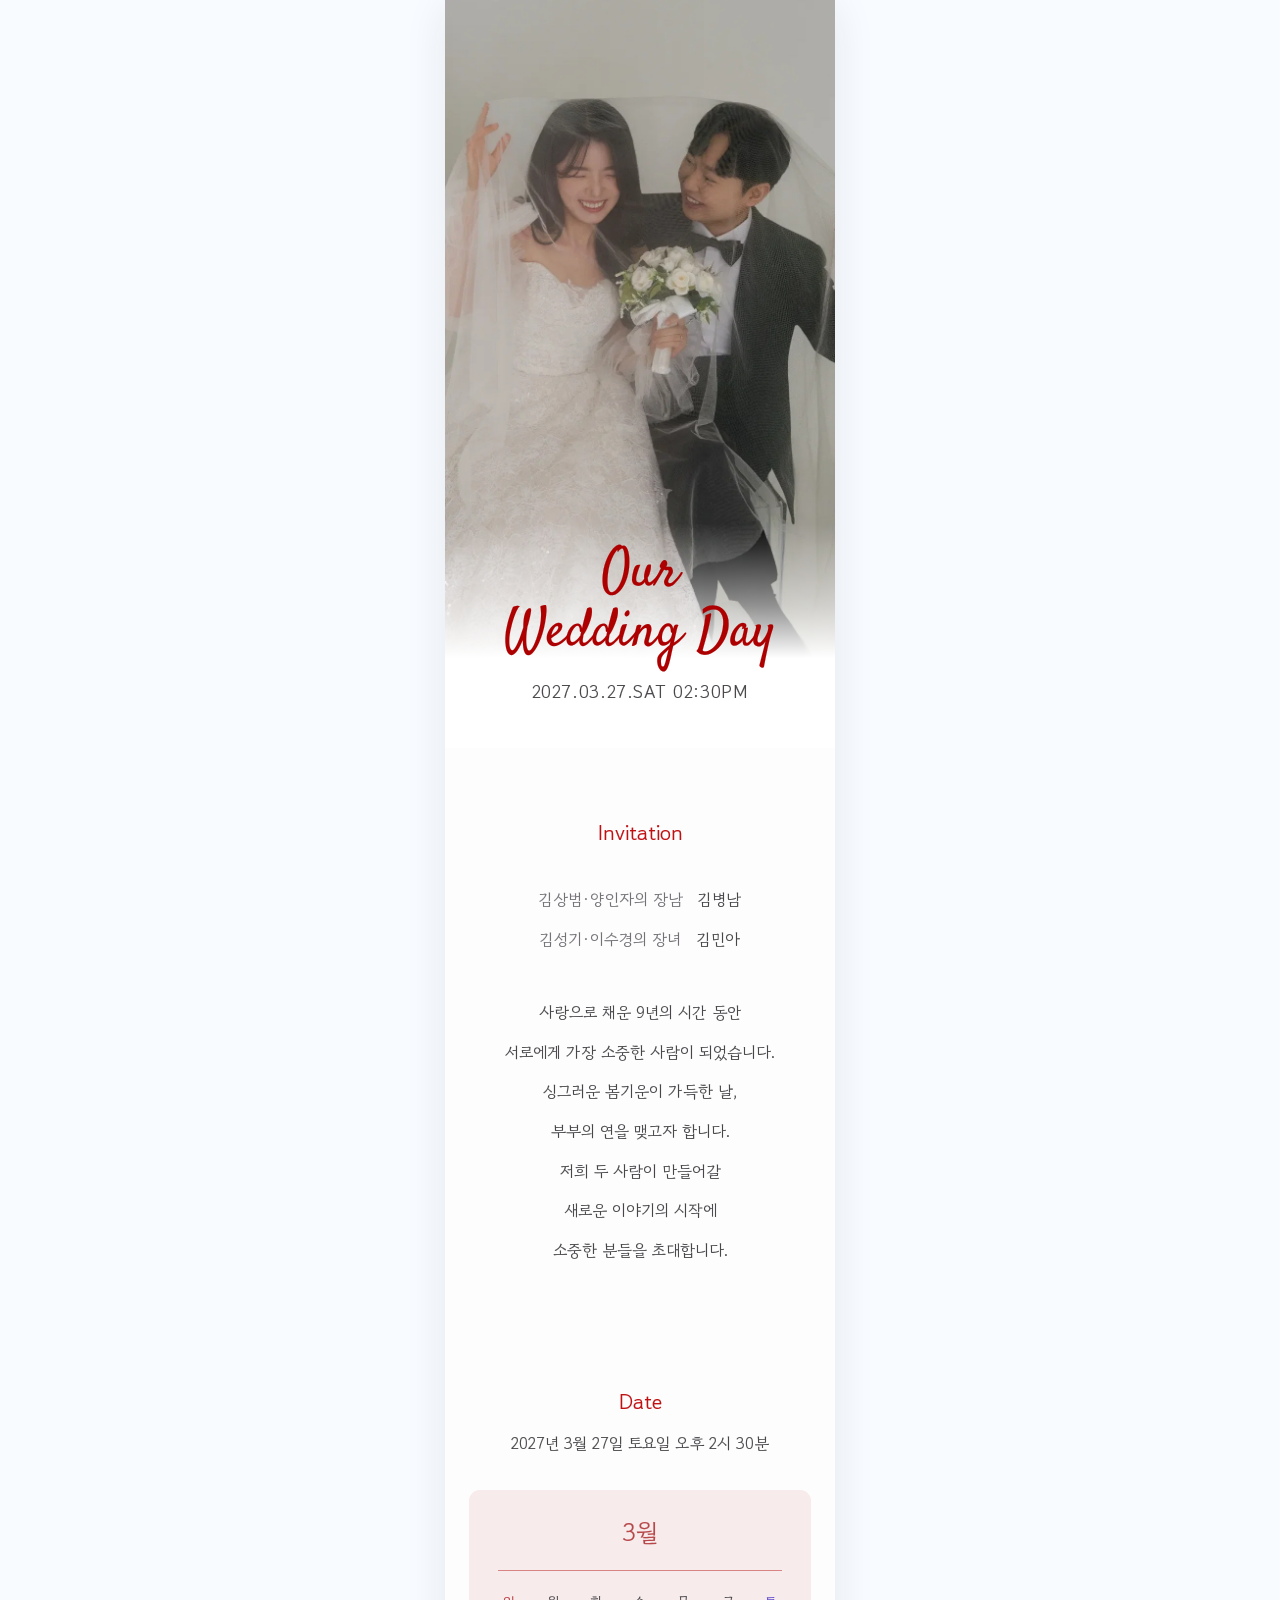
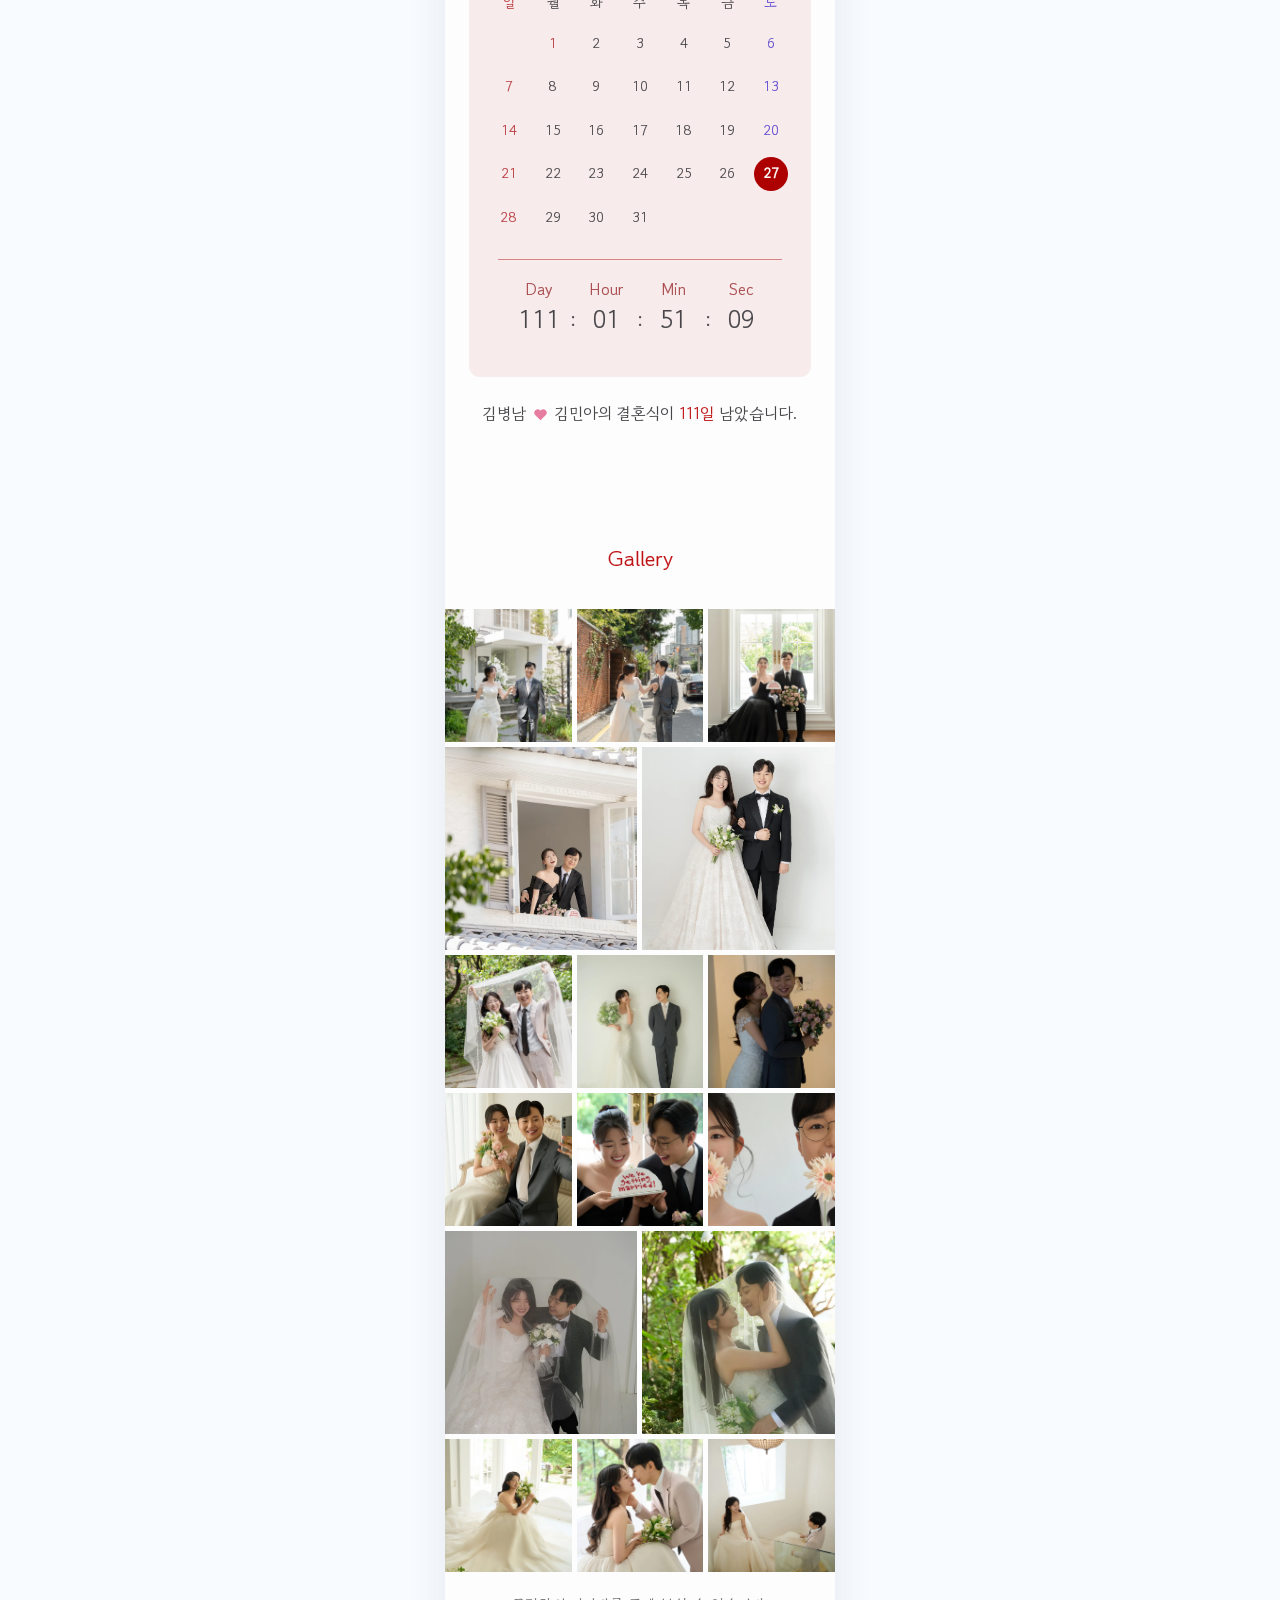
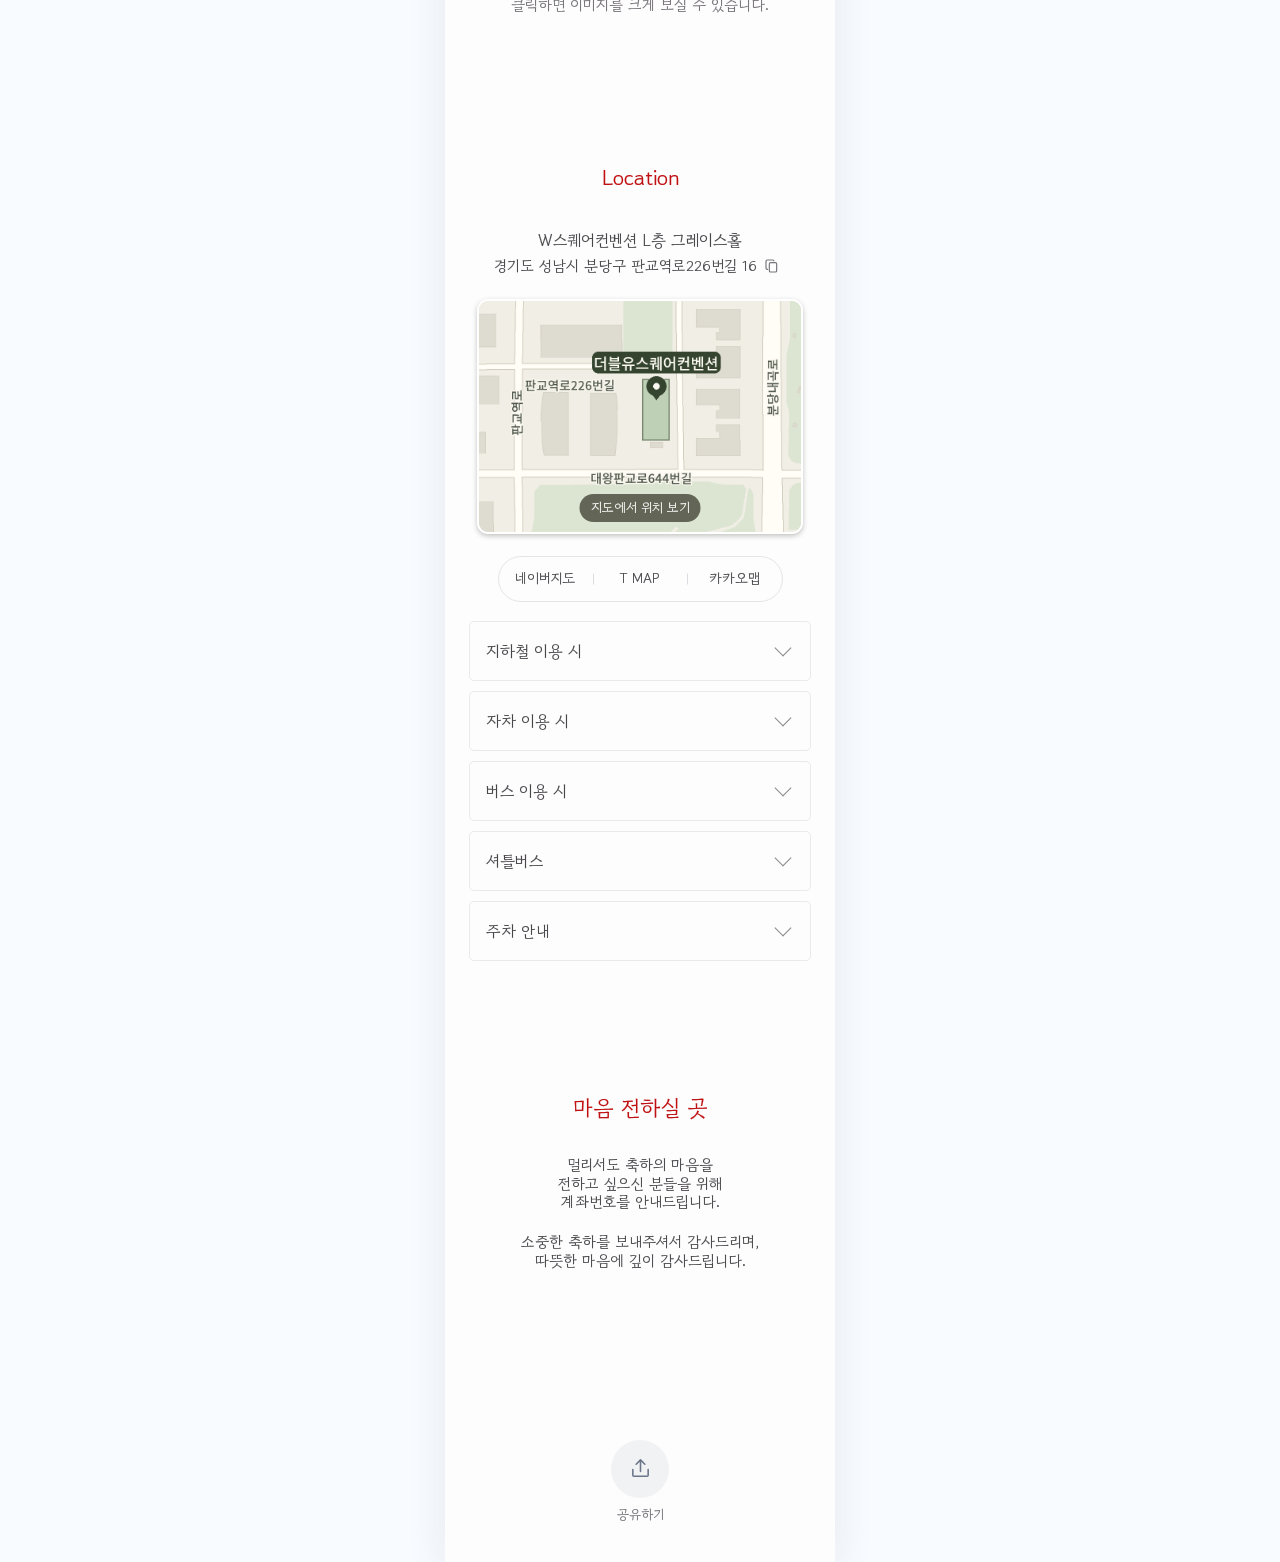
==== index.html @ 3eb3ecc6 "style: rebuild wedding invitation from reference" ====
<!doctype html>
<html lang="ko" style="--paper: #fdfdfd">
<head>
  <meta charset="utf-8">
  <meta name="viewport" content="width=device-width, initial-scale=1">
  <meta name="theme-color" content="#fdfdfd">
  <title>김병남 · 김민아 | 모바일 청첩장</title>
  <link rel="stylesheet" href="./vendor/leaflet/leaflet.css">
  <script src="./vendor/leaflet/leaflet.js" defer></script>
  <link rel="stylesheet" href="./styles.css">
  <script src="./invitation.js" defer></script>
</head>
<body>
  <main class="invitation">
    <header class="cover">
      <div class="portrait">
        <img src="./assets/cover.webp" alt="베일 아래에서 바라보며 웃는 신랑과 신부" fetchpriority="high">
      </div>
      <div class="cover-details">
        <h1 class="cover-title"><span class="visually-hidden">김병남 · 김민아 </span><span lang="en">Our<br>Wedding Day</span></h1>
        <p class="cover-date"><time datetime="2027-03-27T14:30">2027.03.27.SAT 02:30PM</time></p>
      </div>
    </header>

    <section class="section greeting" aria-labelledby="greeting-title">
      <h2 id="greeting-title" lang="en">Invitation</h2>
      <div class="family">
        <p>김상범·양인자의 장남 <strong>김병남</strong></p>
        <p>김성기·이수경의 장녀 <strong>김민아</strong></p>
      </div>
      <p class="greeting-message">사랑으로 채운 9년의 시간 동안<br>
        서로에게 가장 소중한 사람이 되었습니다.<br>
        싱그러운 봄기운이 가득한 날,<br>
        부부의 연을 맺고자 합니다.<br>
        저희 두 사람이 만들어갈<br>
        새로운 이야기의 시작에<br>
        소중한 분들을 초대합니다.</p>
    </section>

    <section class="section schedule" aria-labelledby="schedule-title">
      <h2 id="schedule-title" lang="en">Date</h2>
      <p class="event-date"><time datetime="2027-03-27T14:30">2027년 3월 27일 토요일 오후 2시 30분</time></p>
      <div class="calendar-card">
        <table class="calendar">
          <caption><span class="visually-hidden">2027년 </span>3월</caption>
          <thead>
            <tr>
              <th scope="col">일</th><th scope="col">월</th><th scope="col">화</th><th scope="col">수</th>
              <th scope="col">목</th><th scope="col">금</th><th scope="col">토</th>
            </tr>
          </thead>
          <tbody>
            <tr><td></td><td class="calendar-holiday">1</td><td>2</td><td>3</td><td>4</td><td>5</td><td>6</td></tr>
            <tr><td>7</td><td>8</td><td>9</td><td>10</td><td>11</td><td>12</td><td>13</td></tr>
            <tr><td>14</td><td>15</td><td>16</td><td>17</td><td>18</td><td>19</td><td>20</td></tr>
            <tr><td>21</td><td>22</td><td>23</td><td>24</td><td>25</td><td>26</td><td><span class="wedding-day">27</span><span class="visually-hidden"> 예식일</span></td></tr>
            <tr><td>28</td><td>29</td><td>30</td><td>31</td><td></td><td></td><td></td></tr>
          </tbody>
        </table>

        <dl class="countdown" data-event="2027-03-27T14:30" hidden>
          <div><dt lang="en">Day</dt><dd data-unit="days"></dd></div>
          <div><dt lang="en">Hour</dt><dd data-unit="hours"></dd></div>
          <div><dt lang="en">Min</dt><dd data-unit="minutes"></dd></div>
          <div><dt lang="en">Sec</dt><dd data-unit="seconds"></dd></div>
        </dl>
      </div>
      <p class="wedding-status" hidden>김병남 <svg class="heart" viewBox="0 0 24 24" aria-hidden="true"><path d="M12 21 3.8 13a5.4 5.4 0 0 1 7.6-7.7l.6.7.6-.7a5.4 5.4 0 0 1 7.6 7.7Z"/></svg> 김민아<span class="wedding-status-text"></span></p>
    </section>

    <section class="section gallery" aria-labelledby="gallery-title">
      <h2 id="gallery-title" lang="en">Gallery</h2>
      <div class="gallery-photos">
        <a class="gallery-photo" href="./assets/gallery/01.webp">
          <img src="./assets/gallery/01.webp" alt="웨딩 사진 1" loading="lazy">
        </a>
        <a class="gallery-photo" href="./assets/gallery/02.webp">
          <img src="./assets/gallery/02.webp" alt="웨딩 사진 2" loading="lazy">
        </a>
        <a class="gallery-photo" href="./assets/gallery/03.webp">
          <img src="./assets/gallery/03.webp" alt="웨딩 사진 3" loading="lazy">
        </a>
        <a class="gallery-photo gallery-photo--wide" href="./assets/gallery/04.webp">
          <img src="./assets/gallery/04.webp" alt="웨딩 사진 4" loading="lazy">
        </a>
        <a class="gallery-photo gallery-photo--wide" href="./assets/gallery/05.webp">
          <img src="./assets/gallery/05.webp" alt="웨딩 사진 5" loading="lazy">
        </a>
        <a class="gallery-photo" href="./assets/gallery/06.webp">
          <img src="./assets/gallery/06.webp" alt="웨딩 사진 6" loading="lazy">
        </a>
        <a class="gallery-photo" href="./assets/gallery/07.webp">
          <img src="./assets/gallery/07.webp" alt="웨딩 사진 7" loading="lazy">
        </a>
        <a class="gallery-photo" href="./assets/gallery/08.webp">
          <img src="./assets/gallery/08.webp" alt="웨딩 사진 8" loading="lazy">
        </a>
        <a class="gallery-photo" href="./assets/gallery/09.webp">
          <img src="./assets/gallery/09.webp" alt="웨딩 사진 9" loading="lazy">
        </a>
        <a class="gallery-photo" href="./assets/gallery/10.webp">
          <img src="./assets/gallery/10.webp" alt="웨딩 사진 10" loading="lazy">
        </a>
        <a class="gallery-photo" href="./assets/gallery/11.webp">
          <img src="./assets/gallery/11.webp" alt="웨딩 사진 11" loading="lazy">
        </a>
        <a class="gallery-photo gallery-photo--wide" href="./assets/gallery/12.webp">
          <img src="./assets/gallery/12.webp" alt="웨딩 사진 12" loading="lazy">
        </a>
        <a class="gallery-photo gallery-photo--wide" href="./assets/gallery/13.webp">
          <img src="./assets/gallery/13.webp" alt="웨딩 사진 13" loading="lazy">
        </a>
        <a class="gallery-photo" href="./assets/gallery/14.webp">
          <img src="./assets/gallery/14.webp" alt="웨딩 사진 14" loading="lazy">
        </a>
        <a class="gallery-photo" href="./assets/gallery/15.webp">
          <img src="./assets/gallery/15.webp" alt="웨딩 사진 15" loading="lazy">
        </a>
        <a class="gallery-photo" href="./assets/gallery/16.webp">
          <img src="./assets/gallery/16.webp" alt="웨딩 사진 16" loading="lazy">
        </a>
      </div>
      <p class="gallery-hint">클릭하면 이미지를 크게 보실 수 있습니다.</p>
      <dialog class="gallery-dialog" aria-label="웨딩 사진 크게 보기">
        <div class="gallery-dialog-content">
          <button class="gallery-close" type="button" aria-label="사진 닫기" autofocus></button>
          <div class="gallery-stage">
            <img class="gallery-full-photo" src="./assets/gallery/01.webp" alt="" hidden>
            <p class="gallery-message" role="status"></p>
          </div>
          <div class="gallery-controls">
            <button type="button" data-gallery-step="-1" aria-label="이전 사진"></button>
            <p class="gallery-position" role="status"></p>
            <button type="button" data-gallery-step="1" aria-label="다음 사진"></button>
          </div>
        </div>
      </dialog>
    </section>

    <section class="section location" aria-labelledby="location-title">
      <h2 id="location-title" lang="en">Location</h2>
      <p class="event-venue">W스퀘어컨벤션 L층 그레이스홀</p>
              <div class="address-line">
        <p class="venue-address">경기도 성남시 분당구 판교역로226번길 16</p>
        <button type="button" class="address-copy" aria-label="예식장 주소 복사" hidden><svg viewBox="0 0 24 24" fill="none" stroke="currentColor" stroke-width="1.75" aria-hidden="true"><rect x="8" y="7" width="11" height="14" rx="2"/><path d="M6 17H5a2 2 0 0 1-2-2V5a2 2 0 0 1 2-2h8a2 2 0 0 1 2 2"/></svg></button>
        <p class="address-status" role="status"></p>
      </div>
        <figure class="venue-map">
          <div class="venue-map-frame">
            <a class="venue-map-preview" href="https://map.kakao.com/link/map/W%EC%8A%A4%ED%80%98%EC%96%B4%EC%BB%A8%EB%B2%A4%EC%85%98,37.4006298,127.1114621">
              <img class="venue-map-image" src="./assets/venue-map.png" alt="W스퀘어컨벤션 위치와 주변 도로">
              <span class="venue-map-hint">지도에서 위치 보기</span>
            </a>
            <div class="venue-map-interactive" inert role="region"
              aria-label="W스퀘어컨벤션 지도" data-venue="W스퀘어컨벤션"
              data-latitude="37.4006298" data-longitude="127.1114621"></div>
            <span class="venue-map-hint venue-map-gesture" aria-hidden="true">지도를 눌러 움직일 수 있어요</span>
          </div>
          <figcaption><a href="https://www.openstreetmap.org/copyright">© OpenStreetMap contributors</a></figcaption>
        </figure>
        <div class="directions-actions">
          <a class="directions-link" href="https://map.naver.com/p/entry/place/36301790" data-naver-query="dlat=37.4006298&amp;dlng=127.1114621&amp;dname=W%EC%8A%A4%ED%80%98%EC%96%B4%EC%BB%A8%EB%B2%A4%EC%85%98">네이버지도</a>
          <a class="directions-link" href="https://tmap.life/0ffb7f67">T MAP</a>
          <a class="directions-link" href="https://map.kakao.com/link/to/W%EC%8A%A4%ED%80%98%EC%96%B4%EC%BB%A8%EB%B2%A4%EC%85%98,37.4006298,127.1114621">카카오맵</a>
        </div>
      <div class="transport">
        <details class="transport-details">
          <summary>지하철 이용 시</summary>
          <p class="transport-description"><a href="https://map.naver.com/p/entry/place/36301790">네이버지도에서 지하철 길찾기</a></p>
        </details>
        <details class="transport-details">
          <summary>자차 이용 시</summary>
          <p class="transport-description"><a href="https://map.naver.com/p/entry/place/36301790">네이버지도에서 자동차 길찾기</a></p>
        </details>
        <details class="transport-details">
          <summary>버스 이용 시</summary>
          <p class="transport-description"><a href="https://map.naver.com/p/entry/place/36301790">네이버지도에서 버스 길찾기</a></p>
        </details>
        <details class="transport-details"><summary>셔틀버스</summary>
          <p class="transport-description">판교역 1번 출구 앞
약 10분 간격 수시운행</p>

          <details class="shuttle-photo">
            <summary>탑승지 사진 보기</summary>
            <img src="./assets/shuttle-stop.jpg" alt="셔틀 탑승 장소" loading="lazy" decoding="async">
          </details>
                </details>
        <details class="transport-details"><summary>주차 안내</summary>
          <p class="transport-description">웨딩홀 2시간 무료주차
인근 주차타워(삼환하이펙스 B동) 무료주차(주차요원 안내 예정)</p>
        </details>
      </div>
    </section>

    <section class="section contacts" aria-labelledby="contacts-title">
      <details class="contact-disclosure">
        <summary id="contacts-title" class="contact-heading">마음 전하실 곳</summary>
        <div class="contact-panels">
        <details class="contact-details">
          <summary>신랑 측</summary>
          <div class="contact-card">
            <a class="contact-link" href="tel:01026995627">010-2699-5627</a>
            <p class="contact-account">토스뱅크 1000-1144-8182<br><span>예금주 김병남</span></p>
          </div>
        </details>
        <details class="contact-details">
          <summary>신부 측</summary>
          <div class="contact-card">
            <a class="contact-link" href="tel:01071317754">010-7131-7754</a>
            <p class="contact-account">신한은행 1000-1234-5678<br><span>예금주 김민아</span></p>
          </div>
        </details>
        </div>
      </details>
      <p class="contacts-message">멀리서도 축하의 마음을<br>전하고 싶으신 분들을 위해<br>계좌번호를 안내드립니다.</p>
      <p class="contacts-message">소중한 축하를 보내주셔서 감사드리며,<br>따뜻한 마음에 깊이 감사드립니다.</p>
    </section>

    <footer class="share" hidden>
      <button type="button" class="share-button">
        <span class="share-icon" aria-hidden="true">
          <svg viewBox="0 0 24 24" fill="none" stroke="currentColor" stroke-width="1.65" stroke-linecap="round" stroke-linejoin="round"><path d="M12 15V3m-4.5 4.5L12 3l4.5 4.5M4 13v6a1 1 0 0 0 1 1h14a1 1 0 0 0 1-1v-6"/></svg>
        </span>
        공유하기
      </button>
      <p class="share-status" role="status"></p>
      <label class="share-link" hidden>
        청첩장 주소
        <input type="text" readonly>
      </label>
    </footer>
  </main>
</body>
</html>
---- vendor/leaflet/leaflet.css ----
/* required styles */

.leaflet-pane,
.leaflet-tile,
.leaflet-marker-icon,
.leaflet-marker-shadow,
.leaflet-tile-container,
.leaflet-pane > svg,
.leaflet-pane > canvas,
.leaflet-zoom-box,
.leaflet-image-layer,
.leaflet-layer {
	position: absolute;
	left: 0;
	top: 0;
	}
.leaflet-container {
	overflow: hidden;
	}
.leaflet-tile,
.leaflet-marker-icon,
.leaflet-marker-shadow {
	-webkit-user-select: none;
	   -moz-user-select: none;
	        user-select: none;
	  -webkit-user-drag: none;
	}
/* Prevents IE11 from highlighting tiles in blue */
.leaflet-tile::selection {
	background: transparent;
}
/* Safari renders non-retina tile on retina better with this, but Chrome is worse */
.leaflet-safari .leaflet-tile {
	image-rendering: -webkit-optimize-contrast;
	}
/* hack that prevents hw layers "stretching" when loading new tiles */
.leaflet-safari .leaflet-tile-container {
	width: 1600px;
	height: 1600px;
	-webkit-transform-origin: 0 0;
	}
.leaflet-marker-icon,
.leaflet-marker-shadow {
	display: block;
	}
/* .leaflet-container svg: reset svg max-width decleration shipped in Joomla! (joomla.org) 3.x */
/* .leaflet-container img: map is broken in FF if you have max-width: 100% on tiles */
.leaflet-container .leaflet-overlay-pane svg {
	max-width: none !important;
	max-height: none !important;
	}
.leaflet-container .leaflet-marker-pane img,
.leaflet-container .leaflet-shadow-pane img,
.leaflet-container .leaflet-tile-pane img,
.leaflet-container img.leaflet-image-layer,
.leaflet-container .leaflet-tile {
	max-width: none !important;
	max-height: none !important;
	width: auto;
	padding: 0;
	}

.leaflet-container img.leaflet-tile {
	/* See: https://bugs.chromium.org/p/chromium/issues/detail?id=600120 */
	mix-blend-mode: plus-lighter;
}

.leaflet-container.leaflet-touch-zoom {
	-ms-touch-action: pan-x pan-y;
	touch-action: pan-x pan-y;
	}
.leaflet-container.leaflet-touch-drag {
	-ms-touch-action: pinch-zoom;
	/* Fallback for FF which doesn't support pinch-zoom */
	touch-action: none;
	touch-action: pinch-zoom;
}
.leaflet-container.leaflet-touch-drag.leaflet-touch-zoom {
	-ms-touch-action: none;
	touch-action: none;
}
.leaflet-container {
	-webkit-tap-highlight-color: transparent;
}
.leaflet-container a {
	-webkit-tap-highlight-color: rgba(51, 181, 229, 0.4);
}
.leaflet-tile {
	filter: inherit;
	visibility: hidden;
	}
.leaflet-tile-loaded {
	visibility: inherit;
	}
.leaflet-zoom-box {
	width: 0;
	height: 0;
	-moz-box-sizing: border-box;
	     box-sizing: border-box;
	z-index: 800;
	}
/* workaround for https://bugzilla.mozilla.org/show_bug.cgi?id=888319 */
.leaflet-overlay-pane svg {
	-moz-user-select: none;
	}

.leaflet-pane         { z-index: 400; }

.leaflet-tile-pane    { z-index: 200; }
.leaflet-overlay-pane { z-index: 400; }
.leaflet-shadow-pane  { z-index: 500; }
.leaflet-marker-pane  { z-index: 600; }
.leaflet-tooltip-pane   { z-index: 650; }
.leaflet-popup-pane   { z-index: 700; }

.leaflet-map-pane canvas { z-index: 100; }
.leaflet-map-pane svg    { z-index: 200; }

.leaflet-vml-shape {
	width: 1px;
	height: 1px;
	}
.lvml {
	behavior: url(#default#VML);
	display: inline-block;
	position: absolute;
	}


/* control positioning */

.leaflet-control {
	position: relative;
	z-index: 800;
	pointer-events: visiblePainted; /* IE 9-10 doesn't have auto */
	pointer-events: auto;
	}
.leaflet-top,
.leaflet-bottom {
	position: absolute;
	z-index: 1000;
	pointer-events: none;
	}
.leaflet-top {
	top: 0;
	}
.leaflet-right {
	right: 0;
	}
.leaflet-bottom {
	bottom: 0;
	}
.leaflet-left {
	left: 0;
	}
.leaflet-control {
	float: left;
	clear: both;
	}
.leaflet-right .leaflet-control {
	float: right;
	}
.leaflet-top .leaflet-control {
	margin-top: 10px;
	}
.leaflet-bottom .leaflet-control {
	margin-bottom: 10px;
	}
.leaflet-left .leaflet-control {
	margin-left: 10px;
	}
.leaflet-right .leaflet-control {
	margin-right: 10px;
	}


/* zoom and fade animations */

.leaflet-fade-anim .leaflet-popup {
	opacity: 0;
	-webkit-transition: opacity 0.2s linear;
	   -moz-transition: opacity 0.2s linear;
	        transition: opacity 0.2s linear;
	}
.leaflet-fade-anim .leaflet-map-pane .leaflet-popup {
	opacity: 1;
	}
.leaflet-zoom-animated {
	-webkit-transform-origin: 0 0;
	    -ms-transform-origin: 0 0;
	        transform-origin: 0 0;
	}
svg.leaflet-zoom-animated {
	will-change: transform;
}

.leaflet-zoom-anim .leaflet-zoom-animated {
	-webkit-transition: -webkit-transform 0.25s cubic-bezier(0,0,0.25,1);
	   -moz-transition:    -moz-transform 0.25s cubic-bezier(0,0,0.25,1);
	        transition:         transform 0.25s cubic-bezier(0,0,0.25,1);
	}
.leaflet-zoom-anim .leaflet-tile,
.leaflet-pan-anim .leaflet-tile {
	-webkit-transition: none;
	   -moz-transition: none;
	        transition: none;
	}

.leaflet-zoom-anim .leaflet-zoom-hide {
	visibility: hidden;
	}


/* cursors */

.leaflet-interactive {
	cursor: pointer;
	}
.leaflet-grab {
	cursor: -webkit-grab;
	cursor:    -moz-grab;
	cursor:         grab;
	}
.leaflet-crosshair,
.leaflet-crosshair .leaflet-interactive {
	cursor: crosshair;
	}
.leaflet-popup-pane,
.leaflet-control {
	cursor: auto;
	}
.leaflet-dragging .leaflet-grab,
.leaflet-dragging .leaflet-grab .leaflet-interactive,
.leaflet-dragging .leaflet-marker-draggable {
	cursor: move;
	cursor: -webkit-grabbing;
	cursor:    -moz-grabbing;
	cursor:         grabbing;
	}

/* marker & overlays interactivity */
.leaflet-marker-icon,
.leaflet-marker-shadow,
.leaflet-image-layer,
.leaflet-pane > svg path,
.leaflet-tile-container {
	pointer-events: none;
	}

.leaflet-marker-icon.leaflet-interactive,
.leaflet-image-layer.leaflet-interactive,
.leaflet-pane > svg path.leaflet-interactive,
svg.leaflet-image-layer.leaflet-interactive path {
	pointer-events: visiblePainted; /* IE 9-10 doesn't have auto */
	pointer-events: auto;
	}

/* visual tweaks */

.leaflet-container {
	background: #ddd;
	outline-offset: 1px;
	}
.leaflet-container a {
	color: #0078A8;
	}
.leaflet-zoom-box {
	border: 2px dotted #38f;
	background: rgba(255,255,255,0.5);
	}


/* general typography */
.leaflet-container {
	font-family: "Helvetica Neue", Arial, Helvetica, sans-serif;
	font-size: 12px;
	font-size: 0.75rem;
	line-height: 1.5;
	}


/* general toolbar styles */

.leaflet-bar {
	box-shadow: 0 1px 5px rgba(0,0,0,0.65);
	border-radius: 4px;
	}
.leaflet-bar a {
	background-color: #fff;
	border-bottom: 1px solid #ccc;
	width: 26px;
	height: 26px;
	line-height: 26px;
	display: block;
	text-align: center;
	text-decoration: none;
	color: black;
	}
.leaflet-bar a,
.leaflet-control-layers-toggle {
	background-position: 50% 50%;
	background-repeat: no-repeat;
	display: block;
	}
.leaflet-bar a:hover,
.leaflet-bar a:focus {
	background-color: #f4f4f4;
	}
.leaflet-bar a:first-child {
	border-top-left-radius: 4px;
	border-top-right-radius: 4px;
	}
.leaflet-bar a:last-child {
	border-bottom-left-radius: 4px;
	border-bottom-right-radius: 4px;
	border-bottom: none;
	}
.leaflet-bar a.leaflet-disabled {
	cursor: default;
	background-color: #f4f4f4;
	color: #bbb;
	}

.leaflet-touch .leaflet-bar a {
	width: 30px;
	height: 30px;
	line-height: 30px;
	}
.leaflet-touch .leaflet-bar a:first-child {
	border-top-left-radius: 2px;
	border-top-right-radius: 2px;
	}
.leaflet-touch .leaflet-bar a:last-child {
	border-bottom-left-radius: 2px;
	border-bottom-right-radius: 2px;
	}

/* zoom control */

.leaflet-control-zoom-in,
.leaflet-control-zoom-out {
	font: bold 18px 'Lucida Console', Monaco, monospace;
	text-indent: 1px;
	}

.leaflet-touch .leaflet-control-zoom-in, .leaflet-touch .leaflet-control-zoom-out  {
	font-size: 22px;
	}


/* layers control */

.leaflet-control-layers {
	box-shadow: 0 1px 5px rgba(0,0,0,0.4);
	background: #fff;
	border-radius: 5px;
	}
.leaflet-control-layers-toggle {
	background-image: url(images/layers.png);
	width: 36px;
	height: 36px;
	}
.leaflet-retina .leaflet-control-layers-toggle {
	background-image: url(images/layers-2x.png);
	background-size: 26px 26px;
	}
.leaflet-touch .leaflet-control-layers-toggle {
	width: 44px;
	height: 44px;
	}
.leaflet-control-layers .leaflet-control-layers-list,
.leaflet-control-layers-expanded .leaflet-control-layers-toggle {
	display: none;
	}
.leaflet-control-layers-expanded .leaflet-control-layers-list {
	display: block;
	position: relative;
	}
.leaflet-control-layers-expanded {
	padding: 6px 10px 6px 6px;
	color: #333;
	background: #fff;
	}
.leaflet-control-layers-scrollbar {
	overflow-y: scroll;
	overflow-x: hidden;
	padding-right: 5px;
	}
.leaflet-control-layers-selector {
	margin-top: 2px;
	position: relative;
	top: 1px;
	}
.leaflet-control-layers label {
	display: block;
	font-size: 13px;
	font-size: 1.08333em;
	}
.leaflet-control-layers-separator {
	height: 0;
	border-top: 1px solid #ddd;
	margin: 5px -10px 5px -6px;
	}

/* Default icon URLs */
.leaflet-default-icon-path { /* used only in path-guessing heuristic, see L.Icon.Default */
	background-image: url(images/marker-icon.png);
	}


/* attribution and scale controls */

.leaflet-container .leaflet-control-attribution {
	background: #fff;
	background: rgba(255, 255, 255, 0.8);
	margin: 0;
	}
.leaflet-control-attribution,
.leaflet-control-scale-line {
	padding: 0 5px;
	color: #333;
	line-height: 1.4;
	}
.leaflet-control-attribution a {
	text-decoration: none;
	}
.leaflet-control-attribution a:hover,
.leaflet-control-attribution a:focus {
	text-decoration: underline;
	}
.leaflet-attribution-flag {
	display: inline !important;
	vertical-align: baseline !important;
	width: 1em;
	height: 0.6669em;
	}
.leaflet-left .leaflet-control-scale {
	margin-left: 5px;
	}
.leaflet-bottom .leaflet-control-scale {
	margin-bottom: 5px;
	}
.leaflet-control-scale-line {
	border: 2px solid #777;
	border-top: none;
	line-height: 1.1;
	padding: 2px 5px 1px;
	white-space: nowrap;
	-moz-box-sizing: border-box;
	     box-sizing: border-box;
	background: rgba(255, 255, 255, 0.8);
	text-shadow: 1px 1px #fff;
	}
.leaflet-control-scale-line:not(:first-child) {
	border-top: 2px solid #777;
	border-bottom: none;
	margin-top: -2px;
	}
.leaflet-control-scale-line:not(:first-child):not(:last-child) {
	border-bottom: 2px solid #777;
	}

.leaflet-touch .leaflet-control-attribution,
.leaflet-touch .leaflet-control-layers,
.leaflet-touch .leaflet-bar {
	box-shadow: none;
	}
.leaflet-touch .leaflet-control-layers,
.leaflet-touch .leaflet-bar {
	border: 2px solid rgba(0,0,0,0.2);
	background-clip: padding-box;
	}


/* popup */

.leaflet-popup {
	position: absolute;
	text-align: center;
	margin-bottom: 20px;
	}
.leaflet-popup-content-wrapper {
	padding: 1px;
	text-align: left;
	border-radius: 12px;
	}
.leaflet-popup-content {
	margin: 13px 24px 13px 20px;
	line-height: 1.3;
	font-size: 13px;
	font-size: 1.08333em;
	min-height: 1px;
	}
.leaflet-popup-content p {
	margin: 17px 0;
	margin: 1.3em 0;
	}
.leaflet-popup-tip-container {
	width: 40px;
	height: 20px;
	position: absolute;
	left: 50%;
	margin-top: -1px;
	margin-left: -20px;
	overflow: hidden;
	pointer-events: none;
	}
.leaflet-popup-tip {
	width: 17px;
	height: 17px;
	padding: 1px;

	margin: -10px auto 0;
	pointer-events: auto;

	-webkit-transform: rotate(45deg);
	   -moz-transform: rotate(45deg);
	    -ms-transform: rotate(45deg);
	        transform: rotate(45deg);
	}
.leaflet-popup-content-wrapper,
.leaflet-popup-tip {
	background: white;
	color: #333;
	box-shadow: 0 3px 14px rgba(0,0,0,0.4);
	}
.leaflet-container a.leaflet-popup-close-button {
	position: absolute;
	top: 0;
	right: 0;
	border: none;
	text-align: center;
	width: 24px;
	height: 24px;
	font: 16px/24px Tahoma, Verdana, sans-serif;
	color: #757575;
	text-decoration: none;
	background: transparent;
	}
.leaflet-container a.leaflet-popup-close-button:hover,
.leaflet-container a.leaflet-popup-close-button:focus {
	color: #585858;
	}
.leaflet-popup-scrolled {
	overflow: auto;
	}

.leaflet-oldie .leaflet-popup-content-wrapper {
	-ms-zoom: 1;
	}
.leaflet-oldie .leaflet-popup-tip {
	width: 24px;
	margin: 0 auto;

	-ms-filter: "progid:DXImageTransform.Microsoft.Matrix(M11=0.70710678, M12=0.70710678, M21=-0.70710678, M22=0.70710678)";
	filter: progid:DXImageTransform.Microsoft.Matrix(M11=0.70710678, M12=0.70710678, M21=-0.70710678, M22=0.70710678);
	}

.leaflet-oldie .leaflet-control-zoom,
.leaflet-oldie .leaflet-control-layers,
.leaflet-oldie .leaflet-popup-content-wrapper,
.leaflet-oldie .leaflet-popup-tip {
	border: 1px solid #999;
	}


/* div icon */

.leaflet-div-icon {
	background: #fff;
	border: 1px solid #666;
	}


/* Tooltip */
/* Base styles for the element that has a tooltip */
.leaflet-tooltip {
	position: absolute;
	padding: 6px;
	background-color: #fff;
	border: 1px solid #fff;
	border-radius: 3px;
	color: #222;
	white-space: nowrap;
	-webkit-user-select: none;
	-moz-user-select: none;
	-ms-user-select: none;
	user-select: none;
	pointer-events: none;
	box-shadow: 0 1px 3px rgba(0,0,0,0.4);
	}
.leaflet-tooltip.leaflet-interactive {
	cursor: pointer;
	pointer-events: auto;
	}
.leaflet-tooltip-top:before,
.leaflet-tooltip-bottom:before,
.leaflet-tooltip-left:before,
.leaflet-tooltip-right:before {
	position: absolute;
	pointer-events: none;
	border: 6px solid transparent;
	background: transparent;
	content: "";
	}

/* Directions */

.leaflet-tooltip-bottom {
	margin-top: 6px;
}
.leaflet-tooltip-top {
	margin-top: -6px;
}
.leaflet-tooltip-bottom:before,
.leaflet-tooltip-top:before {
	left: 50%;
	margin-left: -6px;
	}
.leaflet-tooltip-top:before {
	bottom: 0;
	margin-bottom: -12px;
	border-top-color: #fff;
	}
.leaflet-tooltip-bottom:before {
	top: 0;
	margin-top: -12px;
	margin-left: -6px;
	border-bottom-color: #fff;
	}
.leaflet-tooltip-left {
	margin-left: -6px;
}
.leaflet-tooltip-right {
	margin-left: 6px;
}
.leaflet-tooltip-left:before,
.leaflet-tooltip-right:before {
	top: 50%;
	margin-top: -6px;
	}
.leaflet-tooltip-left:before {
	right: 0;
	margin-right: -12px;
	border-left-color: #fff;
	}
.leaflet-tooltip-right:before {
	left: 0;
	margin-left: -12px;
	border-right-color: #fff;
	}

/* Printing */

@media print {
	/* Prevent printers from removing background-images of controls. */
	.leaflet-control {
		-webkit-print-color-adjust: exact;
		print-color-adjust: exact;
		}
	}
---- styles.css ----
@font-face {
  font-family: "Gowun Dodum";
  src: url("./assets/fonts/gowun-dodum.woff2") format("woff2");
  font-display: swap;
}

@font-face {
  font-family: Satisfy;
  src: url("./assets/fonts/satisfy.woff2") format("woff2");
  font-display: swap;
}

:root {
  --paper: #fdfdfd;
  --surround: #f8fbff;
  --ink: #48464a;
  --muted: #747177;
  --red: #bf1012;
  --deep-red: #ad0000;
  --blush: #f7ebeb;
  --line: #eae9eb;
  --gutter: 24px;
  font: 100% / 1.5 "Gowun Dodum", "Apple SD Gothic Neo", "Malgun Gothic", sans-serif;
  color: var(--ink);
  background: var(--surround);
}

* { box-sizing: border-box; }
body, h1, h2, p, figure, dl, dd { margin: 0; }
img, svg { display: block; }
img { max-width: 100%; }
button, input { font: inherit; color: inherit; }
a { color: inherit; text-underline-offset: 0.2em; }
button, summary { cursor: pointer; }
[hidden] { display: none !important; }
:focus-visible { outline: 2px solid var(--red); outline-offset: 3px; }
::selection { background: var(--blush); color: var(--deep-red); }

.visually-hidden {
  position: absolute;
  width: 1px;
  height: 1px;
  overflow: hidden;
  clip-path: inset(50%);
  white-space: nowrap;
}

.invitation {
  width: min(100%, 390px);
  min-height: 100vh;
  margin-inline: auto;
  container-type: inline-size;
  background: var(--paper);
  box-shadow: 0 7px 40px rgb(30 42 62 / 9%);
  text-align: center;
  -webkit-text-stroke: 0.13px;
  word-break: keep-all;
  overflow-wrap: anywhere;
}

.draft-note {
  padding: 10px 16px;
  background: var(--blush);
  color: var(--deep-red);
}

.cover {
  position: relative;
  aspect-ratio: 390 / 748;
  background: #fff;
}

.portrait,
.portrait::after {
  position: absolute;
  inset: 0;
}

.portrait img {
  width: 100%;
  height: 100%;
  object-fit: cover;
  object-position: center top;
}

.portrait--sample img { object-fit: contain; }

.portrait::after {
  content: "";
  background: linear-gradient(180deg, transparent 70%, rgb(255 255 255 / 56%) 81%, #fff 88%);
}

.cover-details {
  position: absolute;
  inset: auto 0 5.8%;
  padding-inline: 12px;
}

.cover-title {
  color: var(--deep-red);
  font: 400 clamp(2.5rem, 13.85cqw, 3.375rem) / 1.11 Satisfy, cursive;
  transform: translateY(-4px) scaleX(0.985);
}

.cover-date {
  margin-top: 10px;
  font-size: clamp(0.875rem, 4.6cqw, 1.125rem);
  letter-spacing: 0.035em;
  white-space: nowrap;
}

.section { padding-inline: var(--gutter); }

.section h2,
.contact-heading {
  color: var(--red);
  font-size: 1.375rem;
  font-weight: 400;
  line-height: 1.5;
}

.greeting { padding-top: 68px; }
.family {
  margin-top: 30px;
  line-height: 2.5;
  color: var(--muted);
}

.family strong {
  display: inline-block;
  margin-inline-start: 0.65em;
  color: var(--ink);
  font-weight: 400;
}

.greeting-message {
  margin-top: 34px;
  line-height: 2.48;
}

.schedule { padding-top: 114px; }
.event-date { margin-top: 13px; }

.calendar-card {
  margin-top: 35px;
  padding: 24px 29px 38px;
  border-radius: 11px;
  background: var(--blush);
}

.calendar {
  width: calc(100% + 22px);
  margin-inline: -11px;
  table-layout: fixed;
  border-collapse: collapse;
  font-size: 0.875rem;
  font-variant-numeric: tabular-nums;
}

.calendar caption {
  position: relative;
  height: 57px;
  color: #b74749;
  font-size: 1.5625rem;
}

.calendar caption::after {
  position: absolute;
  inset: auto 11px 0;
  height: 1px;
  background: #d98484;
  content: "";
}

.calendar th, .calendar td {
  height: 43.6px;
  padding: 0;
  font-weight: 400;
  text-align: center;
}

.calendar th {
  height: 50.6px;
  padding-top: 13px;
  vertical-align: middle;
}

.calendar :is(th, td):first-child,
.calendar .calendar-holiday { color: #ba3d42; }
.calendar :is(th, td):last-child { color: #5e4ad0; }

.wedding-day {
  display: inline-grid;
  place-items: center;
  width: min(2.125rem, 100%);
  aspect-ratio: 1;
  border-radius: 50%;
  background: var(--deep-red);
  color: #fff;
  font-weight: 700;
}

.countdown {
  display: grid;
  grid-template-columns: repeat(4, minmax(0, 1fr));
  margin-top: 20px;
  padding: 17px 7px 0;
  border-top: 1px solid #d98484;
  font-variant-numeric: tabular-nums;
}

.countdown div { position: relative; }
.countdown div + div::before {
  position: absolute;
  bottom: 4px;
  left: 0;
  transform: translateX(-50%);
  content: ":";
  font-size: 1.2rem;
}

.countdown dt { color: #a8484b; }
.countdown dd { font-size: clamp(1.1875rem, 6.4cqw, 1.5625rem); }

.wedding-status { margin-top: 24px; }
.wedding-status strong { color: var(--red); font-weight: 400; }
.heart {
  display: inline-block;
  width: 15px;
  height: 15px;
  margin-inline: 2px;
  vertical-align: -2px;
  fill: #e77ca1;
}

.gallery { padding: 117px 0 0; }

.gallery h2 { margin-bottom: 34px; }
.gallery-photos {
  display: grid;
  grid-template-columns: repeat(6, minmax(0, 1fr));
  gap: 5px;
}

.gallery-photo {
  display: block;
  grid-column: span 2;
  aspect-ratio: 0.95;
}

.gallery-photo--wide { grid-column: span 3; }

.gallery-photo img {
  width: 100%;
  height: 100%;
  object-fit: cover;
}

.gallery-photo:focus-visible { outline-offset: -3px; }
.gallery-hint {
  margin: 22px var(--gutter) 0;
  color: var(--muted);
  font-size: 0.9375rem;
}

.gallery-dialog {
  position: fixed;
  inset: 0;
  width: min(100%, 54rem);
  max-width: 100%;
  max-height: 100%;
  margin: auto;
  padding: 12px;
  border: 0;
  background: transparent;
  color: #fff;
}

.gallery-dialog::backdrop { background: rgb(20 17 19 / 94%); }
.gallery-dialog-content { position: relative; padding-top: 48px; }

.gallery-stage {
  display: grid;
  min-height: min(48vh, 420px);
  place-items: center;
}

.gallery-full-photo {
  width: auto;
  height: auto;
  max-height: 72vh;
  max-height: 72dvh;
  object-fit: contain;
}

.gallery-message:empty { display: none; }

.gallery-controls {
  display: flex;
  align-items: center;
  justify-content: center;
  gap: 20px;
  margin-top: 8px;
}

.gallery-close, .gallery-controls button {
  display: grid;
  width: 44px;
  height: 44px;
  place-items: center;
  padding: 0;
  border: 1px solid rgb(255 255 255 / 35%);
  border-radius: 50%;
  background: transparent;
  color: #fff;
}

.gallery-close { position: absolute; top: 0; right: 0; }
.gallery-close::before, .gallery-close::after {
  grid-area: 1 / 1;
  width: 17px;
  height: 1.5px;
  background: currentColor;
  content: "";
  transform: rotate(45deg);
}

.gallery-close::after { transform: rotate(-45deg); }
.gallery-controls button::before {
  width: 9px;
  height: 9px;
  border: solid currentColor;
  border-width: 0 1.5px 1.5px 0;
  content: "";
  transform: translateX(2px) rotate(135deg);
}

.gallery-controls button:last-child::before { transform: translateX(-2px) rotate(-45deg); }
.gallery-dialog :focus-visible { outline-color: white; }

.location { padding-top: 144px; }
.event-venue { margin-top: 34px; }
.address-line {
  position: relative;
  display: flex;
  min-height: 29px;
  align-items: center;
  justify-content: center;
  gap: 3px;
  font-size: 0.9375rem;
}

.address-copy {
  position: relative;
  display: grid;
  flex: 0 0 23px;
  height: 29px;
  place-items: center;
  padding: 0;
  border: 0;
  background: transparent;
  color: #76747b;
}

.address-copy::after { position: absolute; inset: -7.5px -9px; content: ""; }
.address-copy svg { width: 16px; }
.address-status:not(:empty) {
  position: absolute;
  z-index: 12;
  top: calc(100% + 4px);
  padding: 5px 11px;
  border-radius: 20px;
  background: #514c50;
  color: #fff;
  font-size: 0.8125rem;
}

.venue-map {
  position: relative;
  margin: 18px 8px 0;
}

.venue-map-frame {
  position: relative;
  overflow: hidden;
  aspect-ratio: 326 / 235;
  border: 2px solid #fff;
  border-radius: 11px;
  background: #edefe9;
  box-shadow: 0 2px 5px rgb(24 24 20 / 25%);
}

.venue-map-preview, .venue-map-image, .venue-map-interactive, .venue-map-naver {
  position: absolute;
  inset: 0;
  width: 100%;
  height: 100%;
}

.venue-map-preview:focus-visible { outline-offset: -4px; }
.venue-map-image { object-fit: cover; }
.venue-map-interactive { visibility: hidden; }
.venue-map.is-interactive .venue-map-interactive { visibility: visible; }
.venue-map-hint {
  position: absolute;
  z-index: 500;
  bottom: 10px;
  left: 50%;
  width: max-content;
  max-width: calc(100% - 18px);
  padding: 5px 11px;
  border-radius: 30px;
  background: rgb(62 62 48 / 76%);
  color: #fff;
  font-size: 0.8125rem;
  line-height: 1.4;
  transform: translateX(-50%);
  pointer-events: none;
}

.venue-map-gesture,
.venue-map figcaption { display: none; }
.venue-map.is-interactive .venue-map-gesture { display: block; }

.venue-map[data-map-provider="openstreetmap"] figcaption {
  position: absolute;
  right: 3px;
  bottom: 2px;
  z-index: 501;
  display: block;
  padding: 0 3px;
  background: #fffe;
  font-size: 0.625rem;
}

.directions-actions {
  display: flex;
  width: min(100%, 285px);
  margin: 22px auto 0;
  border: 1px solid #e5e4e7;
  border-radius: 30px;
}

.directions-link {
  position: relative;
  display: grid;
  flex: 1 0 0;
  min-width: 44px;
  min-height: 44px;
  place-items: center;
  padding: 4px;
  border-radius: 26px;
  font-size: 0.875rem;
  text-decoration: none;
}

.directions-link + .directions-link::before {
  position: absolute;
  top: 50%;
  left: 0;
  width: 1px;
  height: 11px;
  background: #dedce1;
  content: "";
  transform: translateY(-50%);
}

.directions-link:is(:hover, :focus-visible) { background: var(--blush); }
.directions-notice { display: none; margin-top: 8px; }
.directions-notice:target { display: block; }

.transport, .contact-panels {
  display: grid;
  gap: 10px;
  margin-top: 19px;
  text-align: start;
}

.transport-details, .contact-details {
  border: 1px solid var(--line);
  border-radius: 5px;
}

.transport-details summary, .contact-details summary {
  display: flex;
  min-height: 58px;
  align-items: center;
  justify-content: space-between;
  gap: 12px;
  padding: 12px 20px 12px 16px;
}

summary { list-style: none; }
summary::-webkit-details-marker { display: none; }

.transport-details > summary::after,
.contact-details > summary::after {
  flex: 0 0 11px;
  height: 11px;
  margin-right: 1px;
  border: solid #89878b;
  border-width: 0 1.5px 1.5px 0;
  content: "";
  transform: translateY(-3px) rotate(45deg);
}

:is(.transport-details, .contact-details)[open] > summary::after {
  transform: translateY(3px) rotate(225deg);
}

.transport-description, .contact-card {
  padding: 0 16px 15px;
  white-space: pre-line;
}

.shuttle-photo { margin: 0 16px 16px; }
.shuttle-photo summary {
  display: list-item;
  min-height: 44px;
  padding: 10px 0;
  text-decoration: underline;
}

.shuttle-photo img { width: 100%; height: auto; border-radius: 4px; }

.contacts { padding-top: 125px; }
.contact-heading {
  width: max-content;
  max-width: 100%;
  min-height: 44px;
  margin-inline: auto;
  padding: 5px 6px;
}

.contact-heading:hover { text-decoration: underline; text-underline-offset: 0.25em; }
.contact-panels { margin: 12px auto 0; }
.contact-card { white-space: normal; }
.contact-link { display: inline-block; padding-block: 9px; }
.contacts-message {
  margin-top: 26px;
  font-size: 0.9375rem;
  line-height: 1.25;
}

.contacts-message + .contacts-message { margin-top: 21px; }

.share {
  padding: 169px var(--gutter) 38px;
}

.share-button {
  display: inline-grid;
  justify-items: center;
  gap: 7px;
  padding: 0;
  border: 0;
  background: transparent;
  color: var(--muted);
  font-size: 0.8125rem;
}

.share-icon {
  display: grid;
  width: 58px;
  height: 58px;
  place-items: center;
  border-radius: 50%;
  background: #f1f2f4;
  color: #6c778a;
}

.share-icon svg { width: 23px; }
.share-status:not(:empty), .share-link:not([hidden]) { margin-top: 12px; }
.share-link:not([hidden]) { display: grid; gap: 5px; }
.share-link input {
  width: 100%;
  padding: 8px;
  border: 1px solid var(--line);
  border-radius: 4px;
}

@media (max-width: 350px) {
  :root { --gutter: 18px; }
  .calendar-card { padding-inline: 22px; }
  .wedding-status { font-size: 0.9375rem; }
}
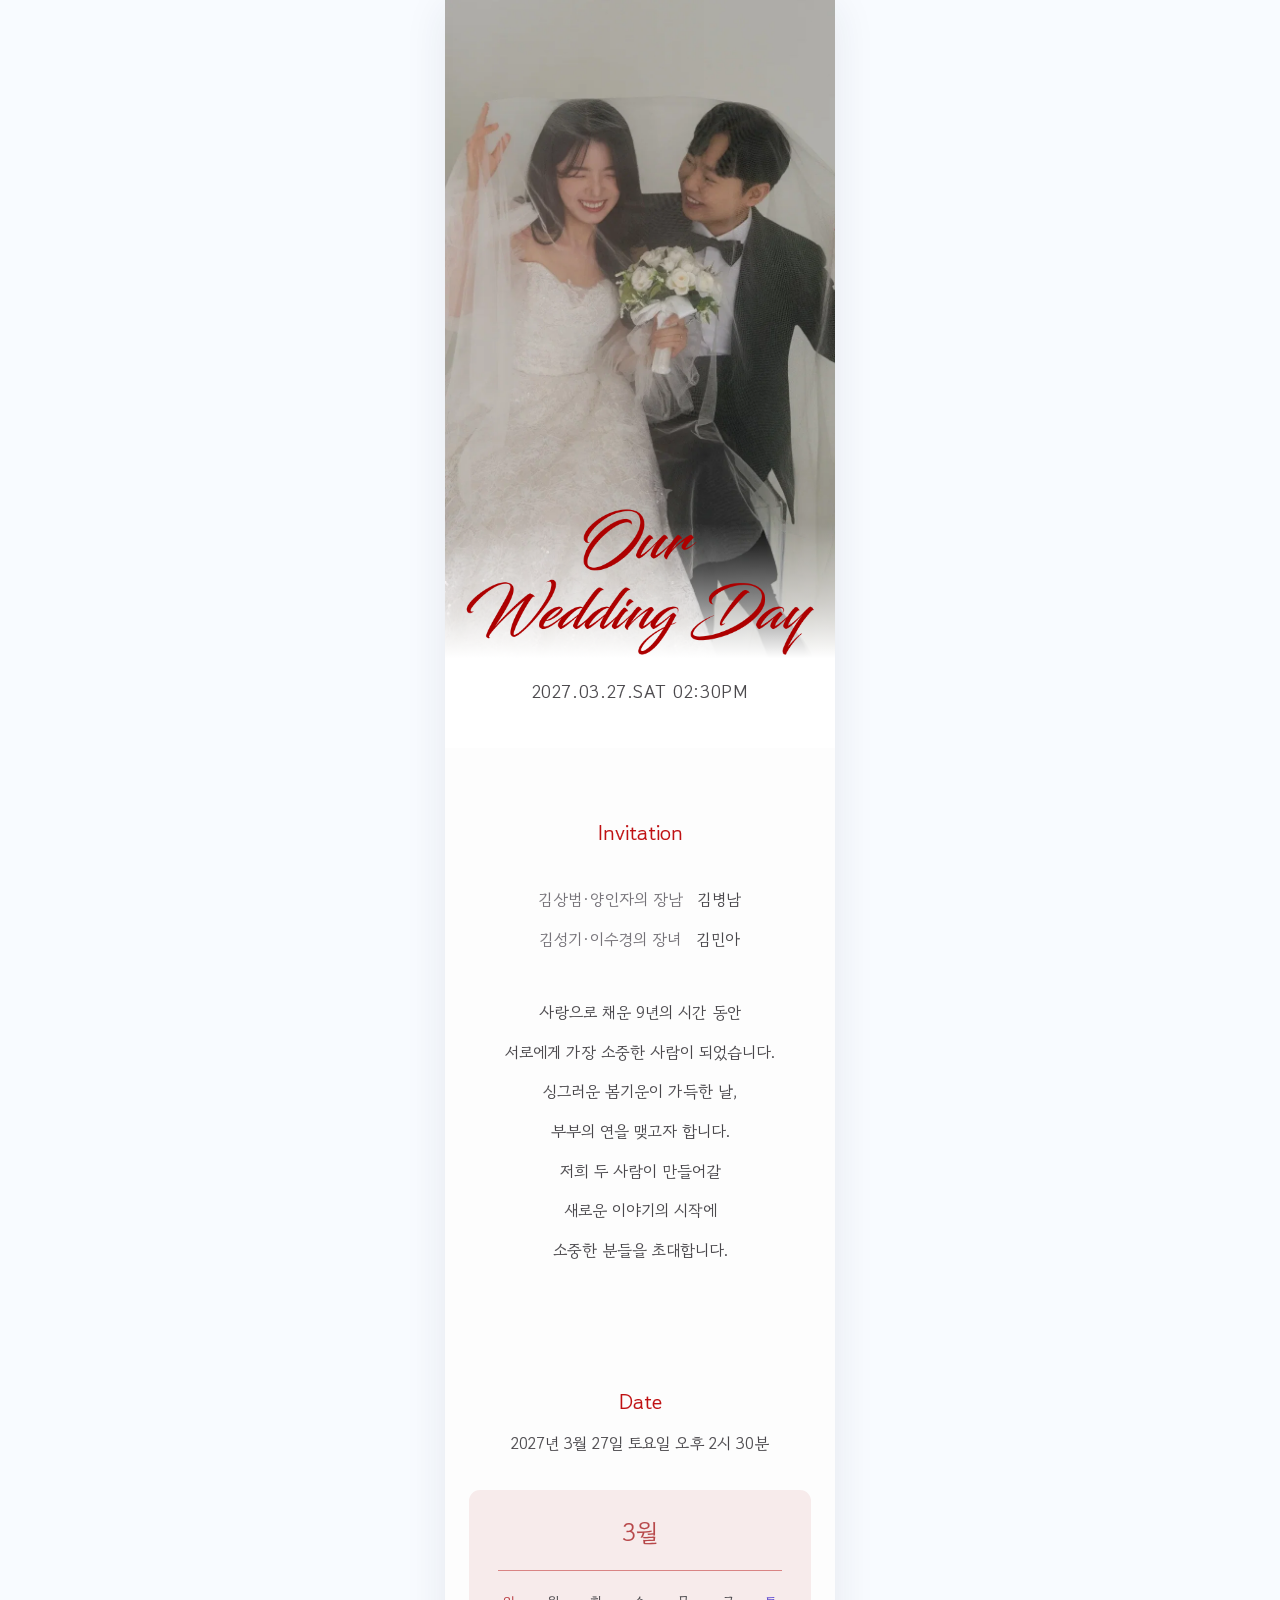
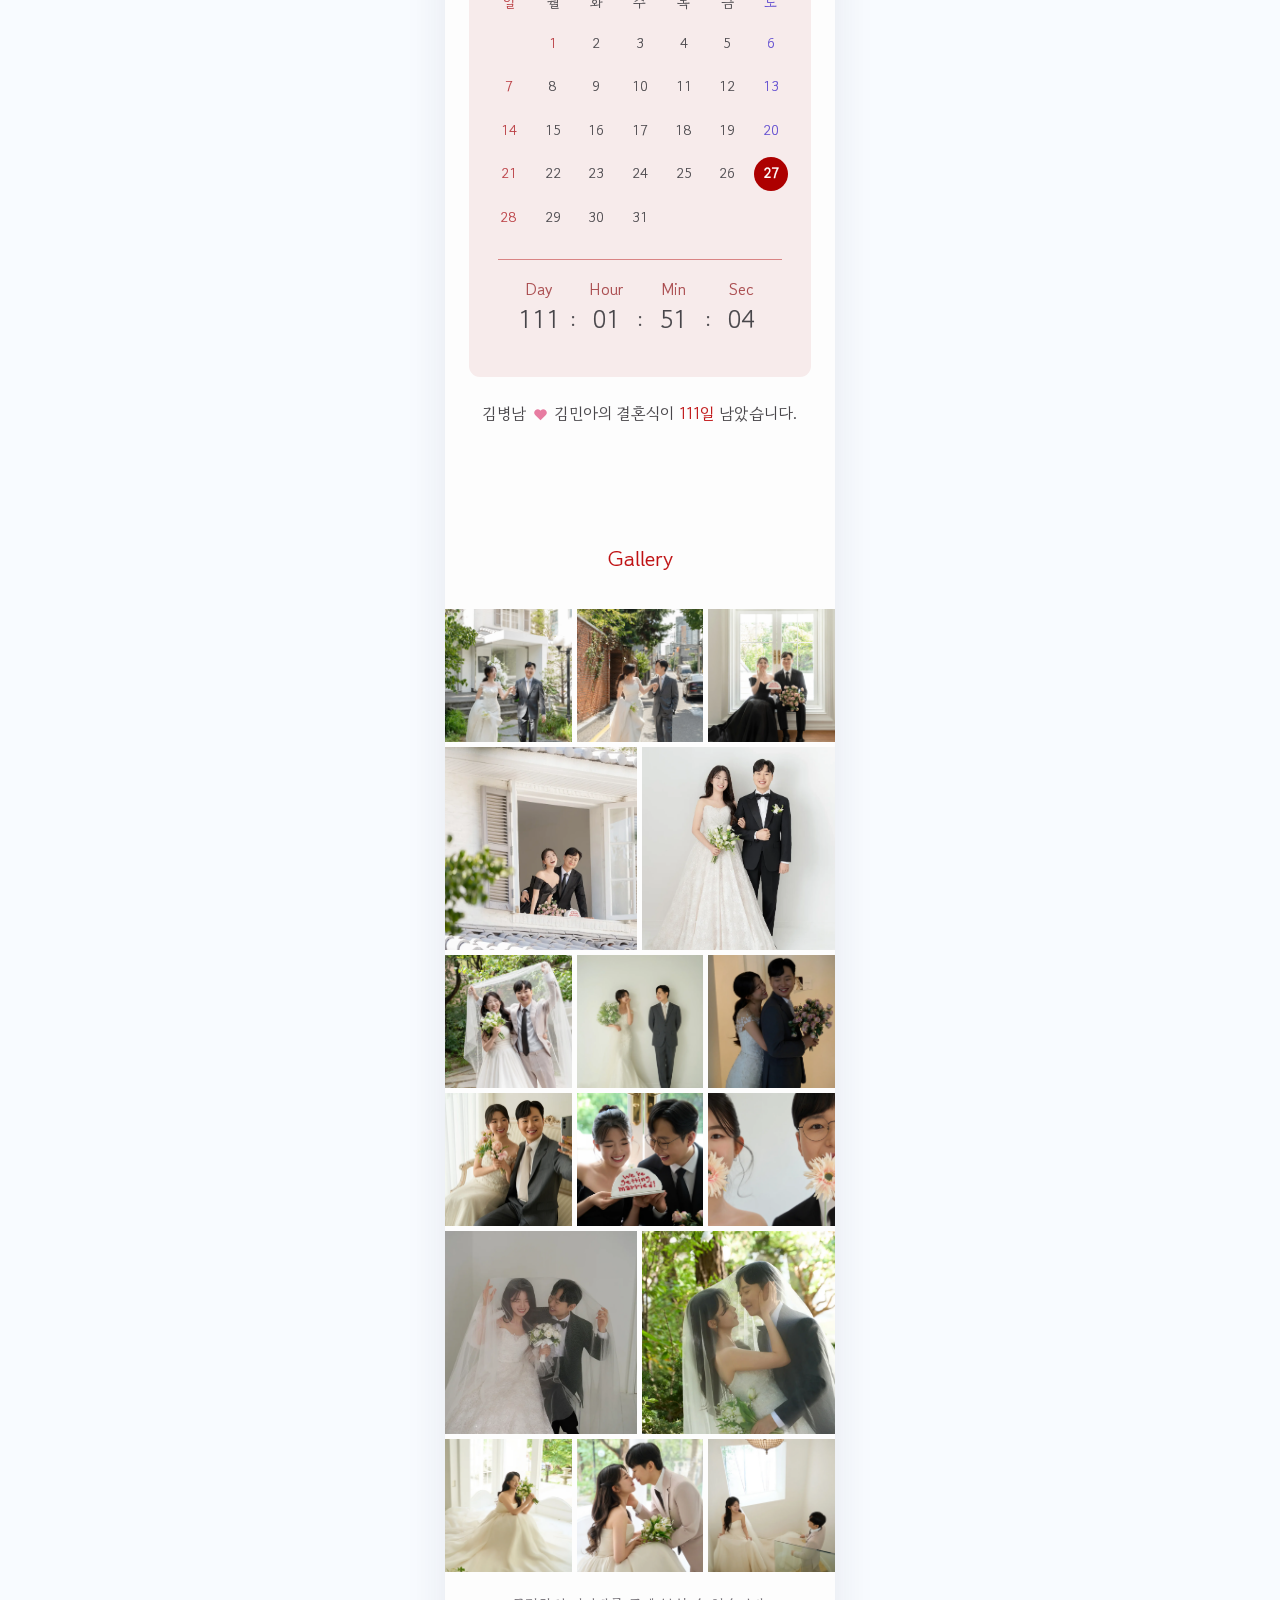
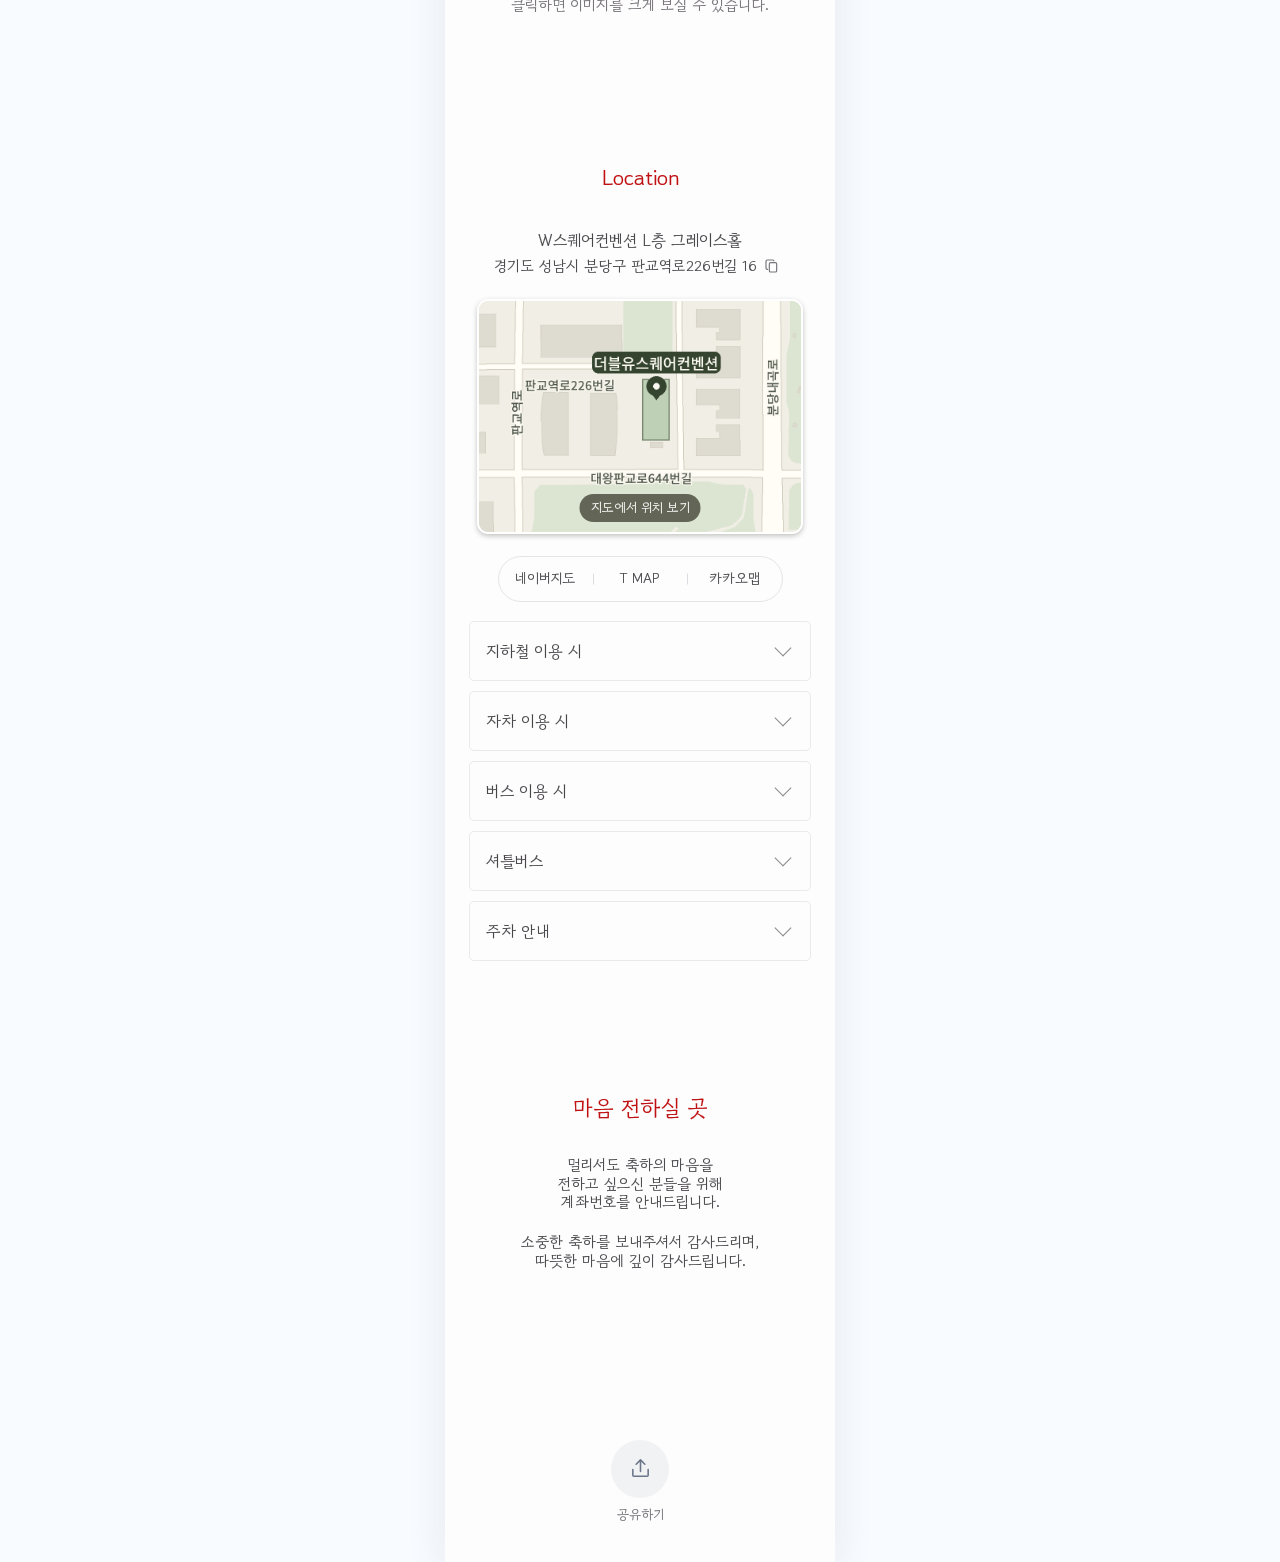
==== commit 2e9a5636: "style: add configurable wedding cover lettering" ====
--- a/index.html
+++ b/index.html
@@ -17,7 +17,10 @@
         <img src="./assets/cover.webp" alt="베일 아래에서 바라보며 웃는 신랑과 신부" fetchpriority="high">
       </div>
       <div class="cover-details">
-        <h1 class="cover-title"><span class="visually-hidden">김병남 · 김민아 </span><span lang="en">Our<br>Wedding Day</span></h1>
+        <h1 class="cover-title" style="--cover-title-scale: 1.3">
+          <span class="visually-hidden">김병남 · 김민아 </span>
+          <img lang="en" src="./assets/cover-title-blacksword.webp" width="1104" height="480" alt="Our Wedding Day">
+        </h1>
         <p class="cover-date"><time datetime="2027-03-27T14:30">2027.03.27.SAT 02:30PM</time></p>
       </div>
     </header>
--- a/styles.css
+++ b/styles.css
@@ -1,12 +1,6 @@
 @font-face {
   font-family: "Gowun Dodum";
   src: url("./assets/fonts/gowun-dodum.woff2") format("woff2");
-  font-display: swap;
-}
-
-@font-face {
-  font-family: Satisfy;
-  src: url("./assets/fonts/satisfy.woff2") format("woff2");
   font-display: swap;
 }
 
@@ -96,10 +90,19 @@
   padding-inline: 12px;
 }
 
-.cover-title {
-  color: var(--deep-red);
-  font: 400 clamp(2.5rem, 13.85cqw, 3.375rem) / 1.11 Satisfy, cursive;
-  transform: translateY(-4px) scaleX(0.985);
+.cover-title img {
+  width: calc(70.77cqw * var(--cover-title-scale, 1));
+  height: auto;
+  margin-inline: auto;
+  transform: translateY(-4px);
+}
+
+.cover-title--bold img {
+  filter:
+    drop-shadow(0.4px 0 0 var(--deep-red))
+    drop-shadow(-0.4px 0 0 var(--deep-red))
+    drop-shadow(0 0.4px 0 var(--deep-red))
+    drop-shadow(0 -0.4px 0 var(--deep-red));
 }
 
 .cover-date {
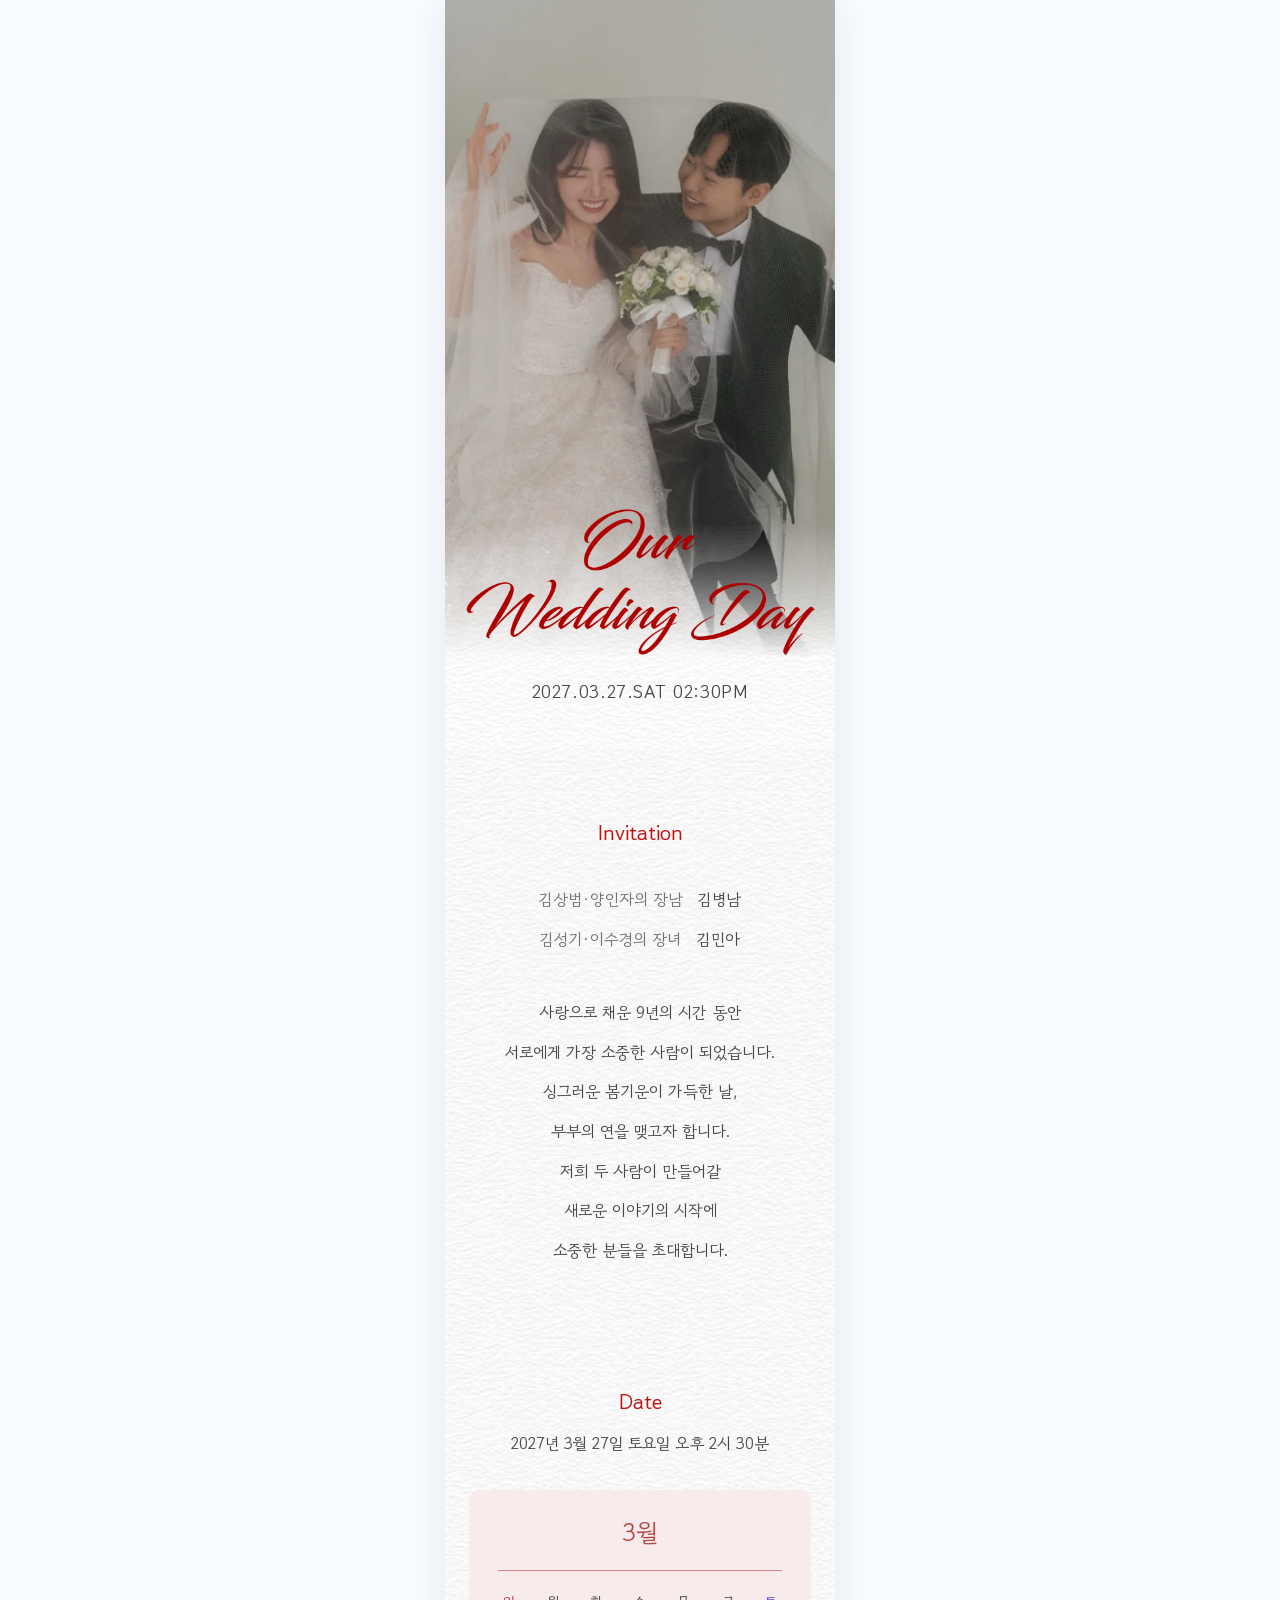
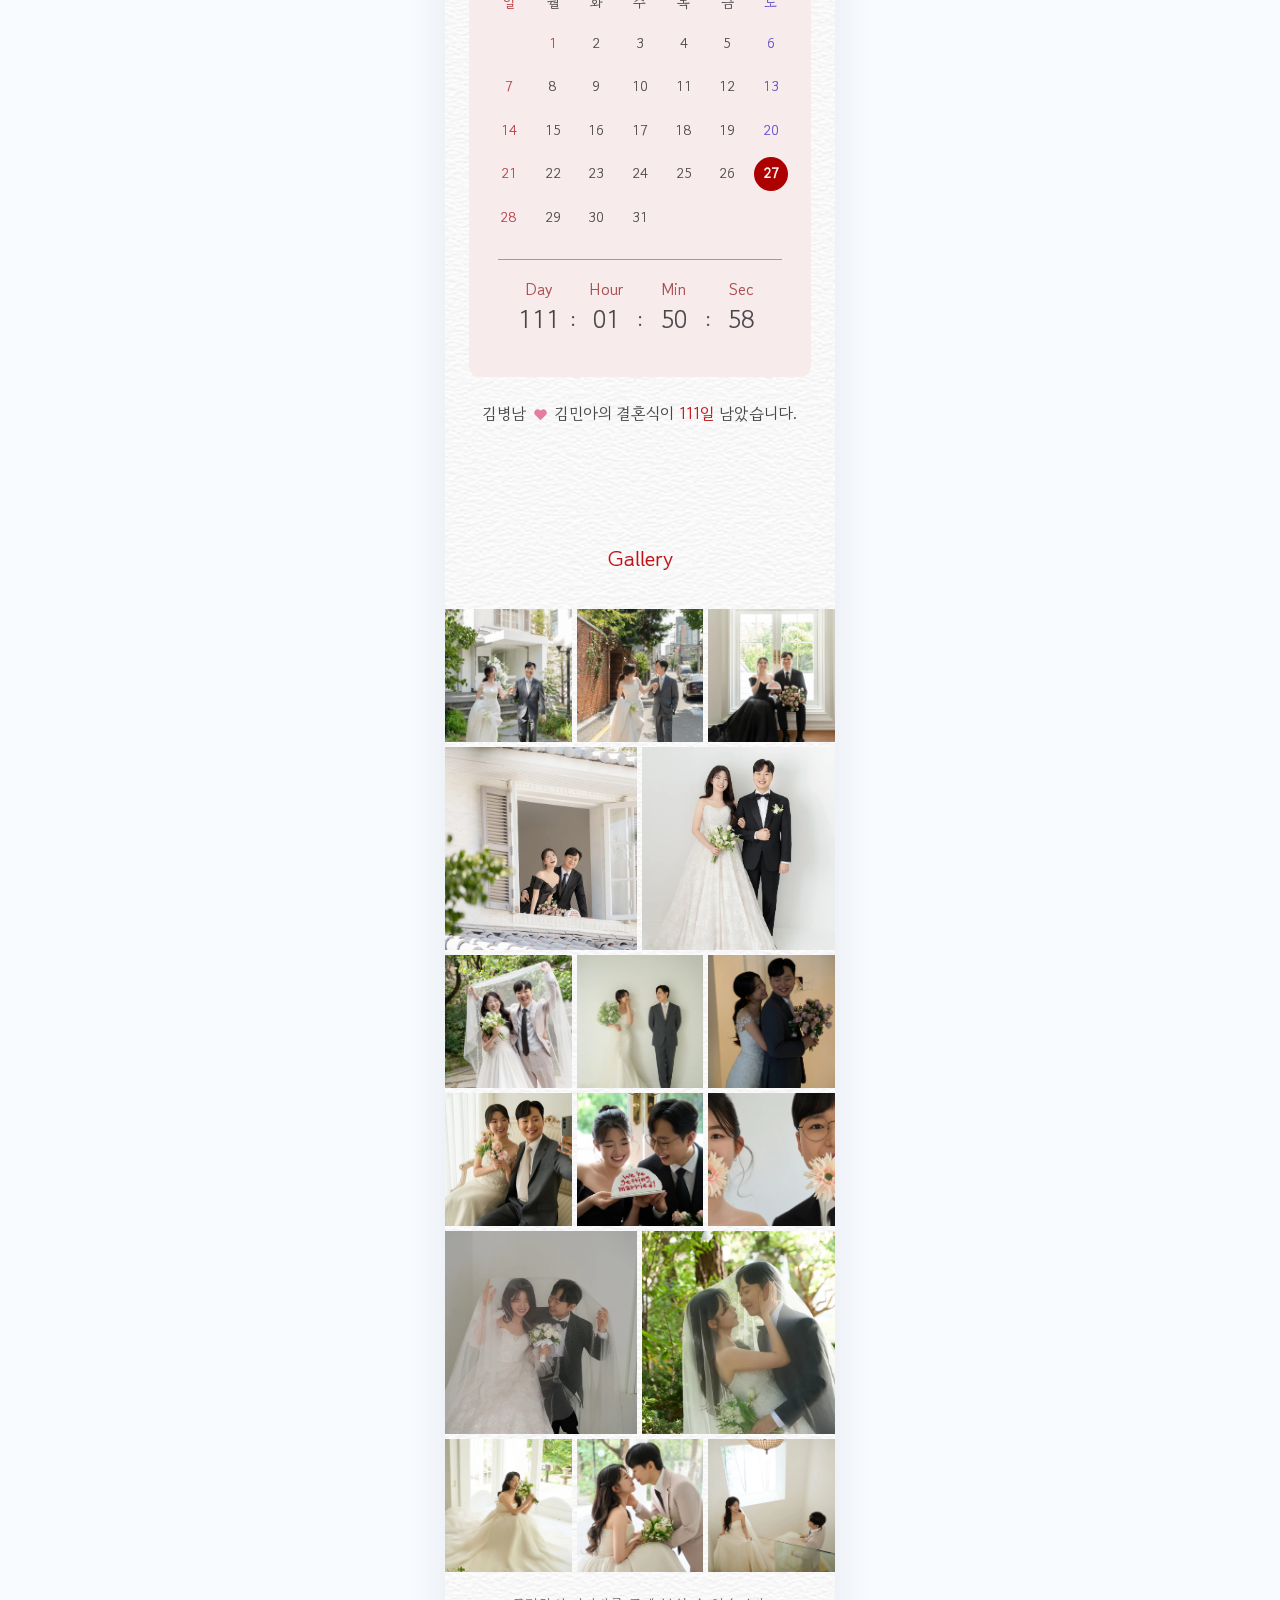
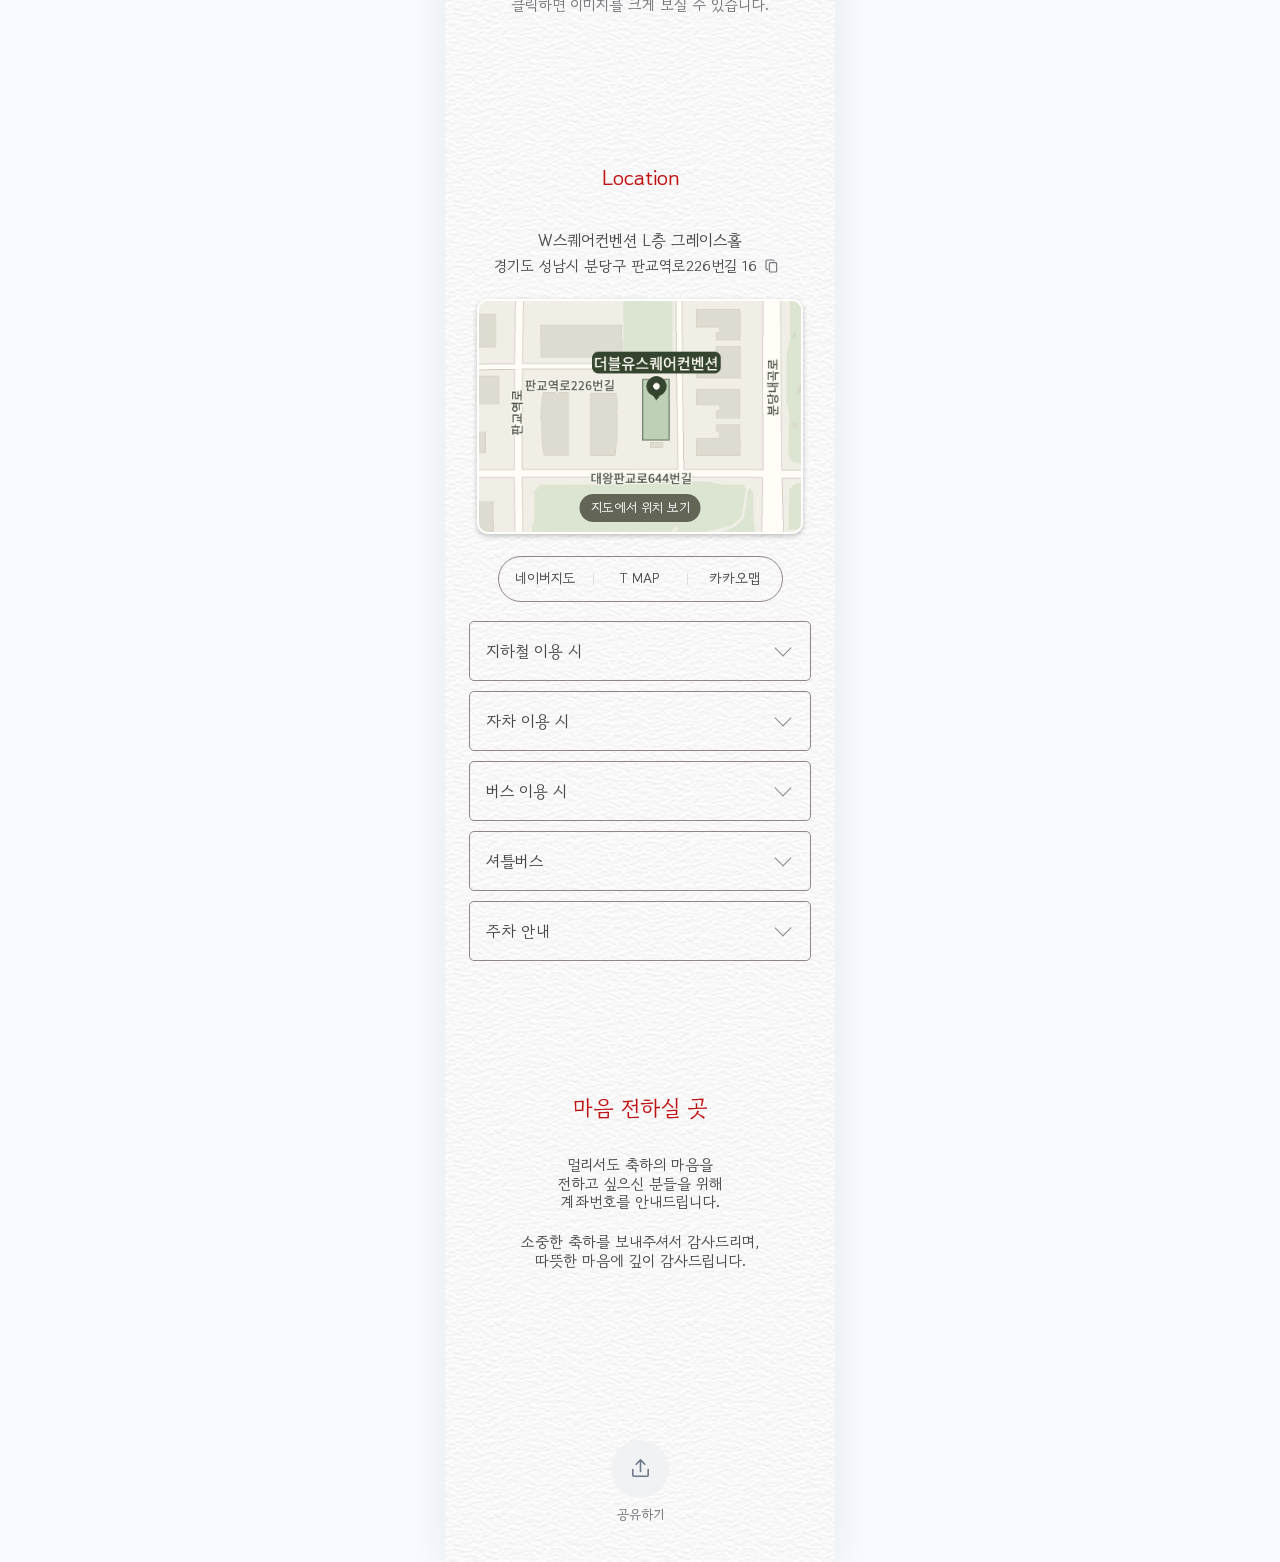
==== commit fc1ae0af: "Animate wedding cover title stroke by stroke" ====
--- a/index.html
+++ b/index.html
@@ -19,7 +19,57 @@
       <div class="cover-details">
         <h1 class="cover-title" style="--cover-title-scale: 1.3">
           <span class="visually-hidden">김병남 · 김민아 </span>
-          <img lang="en" src="./assets/cover-title-blacksword.webp" width="1104" height="480" alt="Our Wedding Day">
+          <svg class="cover-lettering" lang="en" role="img" aria-label="Our Wedding Day" viewBox="0 0 1104 480" width="1104" height="480">
+            <defs>
+              <mask id="cover-ink" maskUnits="userSpaceOnUse" x="0" y="0" width="1104" height="480"
+                fill="none" stroke="white" stroke-linecap="round" stroke-linejoin="round">
+                <path pathLength="1" stroke-width="18" style="--ink-duration: 306ms"
+                  d="M393 104 C365 100 408 44 467 17 C509 -1 548 1 557 33 C569 87 506 151 454 175 C418 193 382 196 384 161 C387 126 438 66 488 44 C506 36 521 37 528 47"/>
+                <path pathLength="1" stroke-width="22" style="--ink-delay: 306ms; --ink-duration: 86ms"
+                  d="M587 89 C574 100 540 145 549 149 C557 154 609 103 626 89"/>
+                <path pathLength="1" stroke-width="22" style="--ink-delay: 392ms; --ink-duration: 90ms"
+                  d="M629 89 C617 99 583 143 595 150 C602 154 633 122 648 109"/>
+                <path pathLength="1" stroke-width="23" style="--ink-delay: 482ms; --ink-duration: 90ms"
+                  d="M672 90 C658 101 632 139 632 152 C645 131 685 99 710 88 C707 96 683 116 688 123 C694 133 722 106 726 104"/>
+                <path pathLength="1" stroke-width="28" style="--ink-delay: 605ms; --ink-duration: 198ms"
+                  d="M32 319 C2 319 59 255 112 236 C172 214 170 249 133 309 C116 339 87 378 83 396 C101 358 176 287 215 270 C208 285 150 357 157 388 C163 410 219 349 252 305 C280 267 300 215 274 225 L264 229"/>
+                <path pathLength="1" stroke-width="19" style="--ink-delay: 803ms; --ink-duration: 97ms"
+                  d="M248 350 C264 353 304 318 307 308 C289 302 249 338 246 359 C241 382 283 364 319 333"/>
+                <path pathLength="1" stroke-width="18" style="--ink-delay: 900ms; --ink-duration: 90ms"
+                  d="M379 307 C368 296 325 324 311 347 C296 368 305 378 332 356 C354 337 370 322 385 307"/>
+                <path pathLength="1" stroke-width="23" style="--ink-delay: 990ms; --ink-duration: 79ms"
+                  d="M431 251 C414 250 382 306 363 337 C332 391 365 364 388 344"/>
+                <path pathLength="1" stroke-width="18" style="--ink-delay: 1069ms; --ink-duration: 83ms"
+                  d="M457 307 C446 297 405 324 389 350 C365 387 401 364 432 333 L460 306"/>
+                <path pathLength="1" stroke-width="24" style="--ink-delay: 1152ms; --ink-duration: 83ms"
+                  d="M513 249 C497 248 463 306 443 339 C414 390 447 364 467 345"/>
+                <path pathLength="1" stroke-width="23" style="--ink-delay: 1235ms; --ink-duration: 58ms"
+                  d="M505 312 C491 325 463 359 472 367 C479 373 509 344 525 327"/>
+                <path pathLength="1" stroke-width="23" style="--ink-delay: 1292ms; --ink-duration: 47ms"
+                  d="M524 285 L512 298"/>
+                <path pathLength="1" stroke-width="23" style="--ink-delay: 1339ms; --ink-duration: 94ms"
+                  d="M551 309 C534 325 510 356 510 370 C525 349 575 309 588 310 C574 325 547 359 557 367 C563 373 590 351 609 333"/>
+                <path pathLength="1" stroke-width="17" style="--ink-delay: 1433ms; --ink-duration: 72ms"
+                  d="M669 318 C670 282 604 330 592 353 C576 384 611 359 653 327"/>
+                <path pathLength="1" stroke-width="23" style="--ink-delay: 1505ms; --ink-duration: 76ms"
+                  d="M655 328 C624 376 592 438 561 445 C529 452 555 395 665 352"/>
+                <path pathLength="1" stroke-width="24" style="--ink-delay: 1595ms; --ink-duration: 122ms"
+                  d="M884 257 C870 252 836 297 813 332 C808 340 794 364 805 357 L815 353"/>
+                <path pathLength="1" stroke-width="20" style="--ink-delay: 1714ms; --ink-duration: 288ms"
+                  d="M776 292 C741 274 808 235 855 234 C904 230 940 251 932 286 C925 327 871 363 818 384 C778 399 725 409 714 394 C704 380 727 354 781 330"/>
+                <path pathLength="1" stroke-width="18" style="--ink-delay: 2002ms; --ink-duration: 104ms"
+                  d="M994 318 C1000 288 944 315 923 345 C905 374 916 375 938 357 C954 345 970 329 985 324"/>
+                <path pathLength="1" stroke-width="21" style="--ink-delay: 2106ms; --ink-duration: 94ms"
+                  d="M985 324 C972 337 950 364 964 367 C973 369 999 345 1014 331"/>
+                <path pathLength="1" stroke-width="22" style="--ink-delay: 2200ms; --ink-duration: 112ms"
+                  d="M1038 310 C1021 327 992 364 1002 367 C1009 372 1045 337 1069 316"/>
+                <path pathLength="1" stroke-width="23" style="--ink-delay: 2311ms; --ink-duration: 162ms"
+                  d="M1082 310 C1066 315 1021 391 1004 422 C983 460 1005 441 1016 426 C1027 410 1039 394 1052 384"/>
+                <rect class="cover-ink-complete" width="1104" height="480" fill="white" stroke="none"/>
+              </mask>
+            </defs>
+            <image href="./assets/cover-title-blacksword.webp" width="1104" height="480"/>
+          </svg>
         </h1>
         <p class="cover-date"><time datetime="2027-03-27T14:30">2027.03.27.SAT 02:30PM</time></p>
       </div>
--- a/styles.css
+++ b/styles.css
@@ -6,6 +6,7 @@
 
 :root {
   --paper: #fdfdfd;
+  --paper-texture: url("./assets/paper-texture.png");
   --surround: #f8fbff;
   --ink: #48464a;
   --muted: #747177;
@@ -44,7 +45,7 @@
   min-height: 100vh;
   margin-inline: auto;
   container-type: inline-size;
-  background: var(--paper);
+  background: var(--paper) var(--paper-texture);
   box-shadow: 0 7px 40px rgb(30 42 62 / 9%);
   text-align: center;
   -webkit-text-stroke: 0.13px;
@@ -61,7 +62,7 @@
 .cover {
   position: relative;
   aspect-ratio: 390 / 748;
-  background: #fff;
+  background: #fff var(--paper-texture);
 }
 
 .portrait,
@@ -84,25 +85,55 @@
   background: linear-gradient(180deg, transparent 70%, rgb(255 255 255 / 56%) 81%, #fff 88%);
 }
 
+@supports (mask-image: linear-gradient(#000, #000)) {
+  .portrait::after {
+    background: #fff var(--paper-texture);
+    mask-image: linear-gradient(180deg, transparent 70%, rgb(0 0 0 / 56%) 81%, #000 88%);
+  }
+}
+
 .cover-details {
   position: absolute;
   inset: auto 0 5.8%;
   padding-inline: 12px;
 }
 
-.cover-title img {
+.cover-lettering {
   width: calc(70.77cqw * var(--cover-title-scale, 1));
   height: auto;
   margin-inline: auto;
   transform: translateY(-4px);
 }
 
-.cover-title--bold img {
+.cover-title--bold .cover-lettering {
   filter:
     drop-shadow(0.4px 0 0 var(--deep-red))
     drop-shadow(-0.4px 0 0 var(--deep-red))
     drop-shadow(0 0.4px 0 var(--deep-red))
     drop-shadow(0 -0.4px 0 var(--deep-red));
+}
+
+@media (prefers-reduced-motion: no-preference) {
+  .cover-lettering image { mask: url(#cover-ink); }
+
+  .cover-lettering path {
+    stroke-dasharray: 1 1;
+    animation: cover-write var(--ink-duration) linear var(--ink-delay, 0ms) both;
+  }
+
+  .cover-ink-complete {
+    animation: cover-ink-complete 0ms 2500ms both;
+  }
+}
+
+@keyframes cover-write {
+  from { visibility: hidden; stroke-dashoffset: 1; }
+  to { visibility: visible; stroke-dashoffset: 0; }
+}
+
+@keyframes cover-ink-complete {
+  from { opacity: 0; }
+  to { opacity: 1; }
 }
 
 .cover-date {
@@ -440,7 +471,6 @@
   display: flex;
   width: min(100%, 285px);
   margin: 22px auto 0;
-  border: 1px solid #e5e4e7;
   border-radius: 30px;
 }
 
@@ -480,8 +510,13 @@
 }
 
 .transport-details, .contact-details {
-  border: 1px solid var(--line);
   border-radius: 5px;
+}
+
+.contact-details { border: 1px solid var(--line); }
+
+.directions-actions, .transport-details {
+  border: 1px solid #91848a;
 }
 
 .transport-details summary, .contact-details summary {
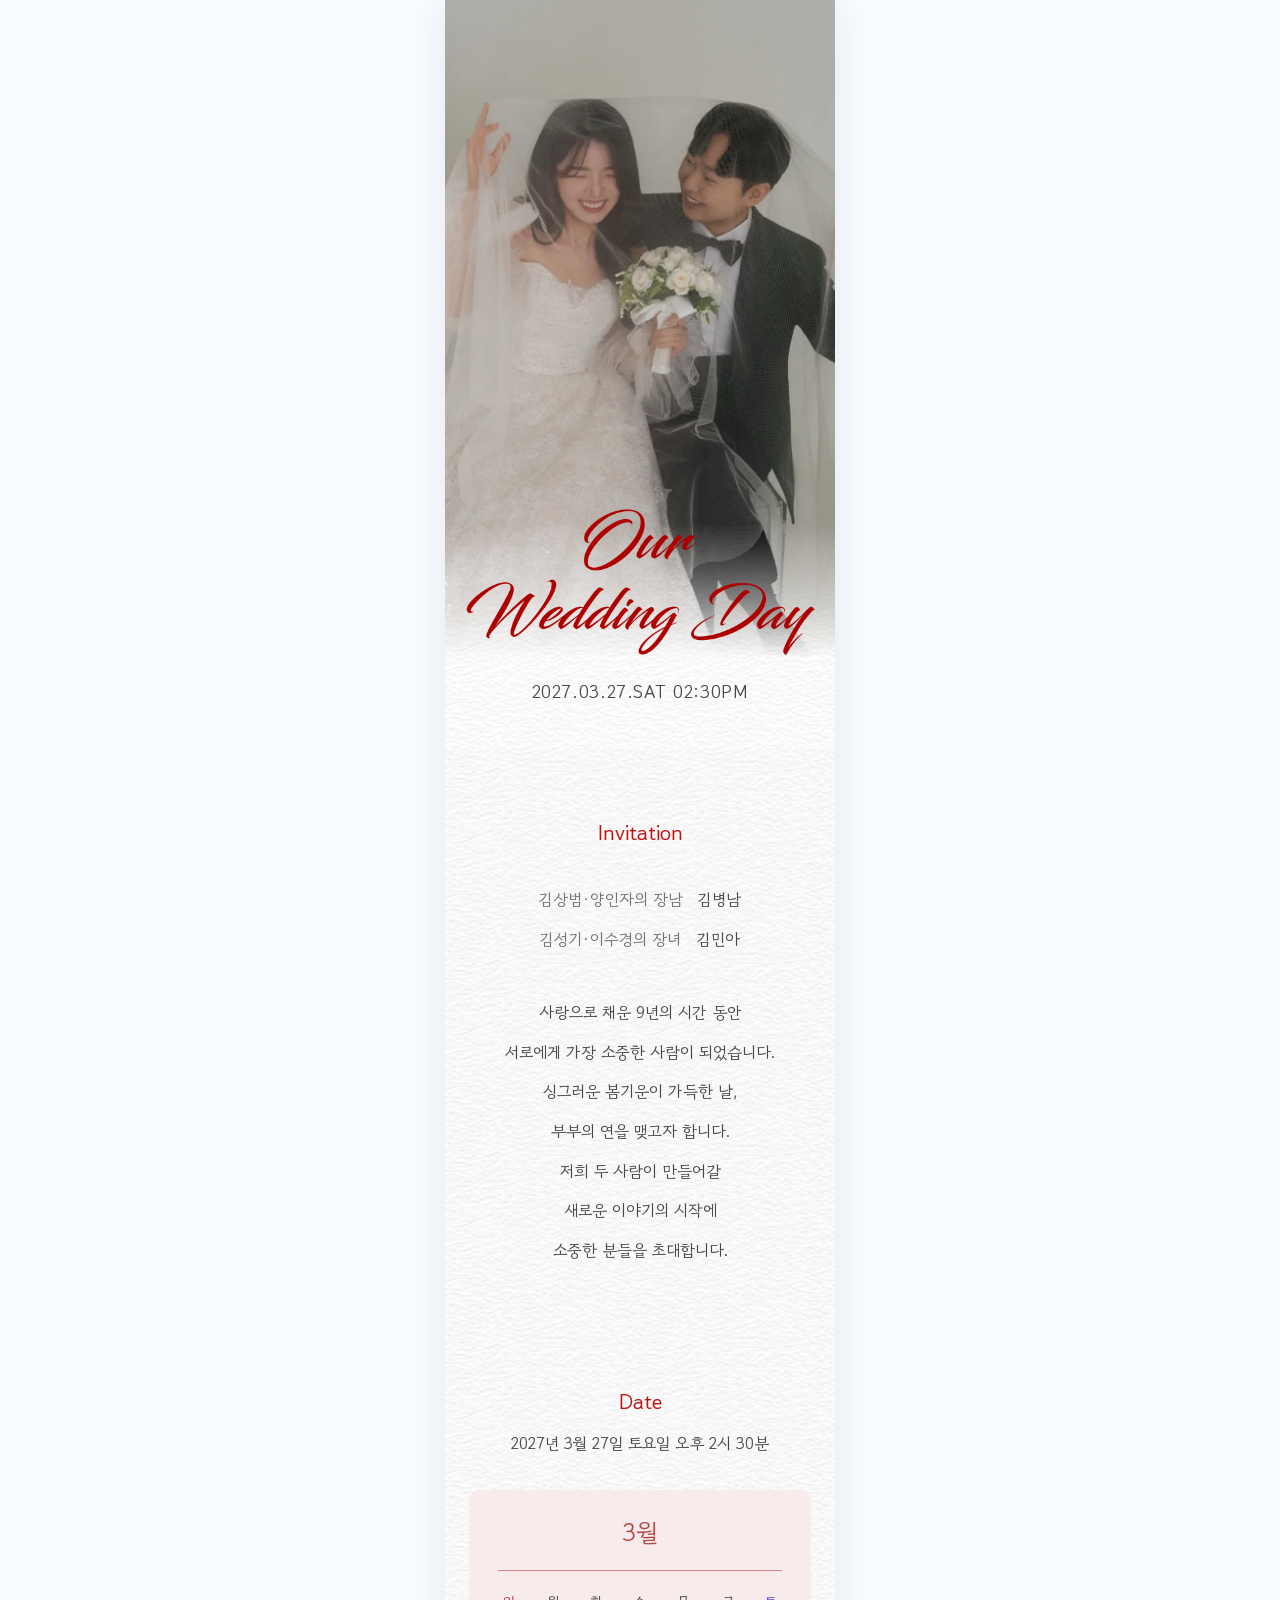
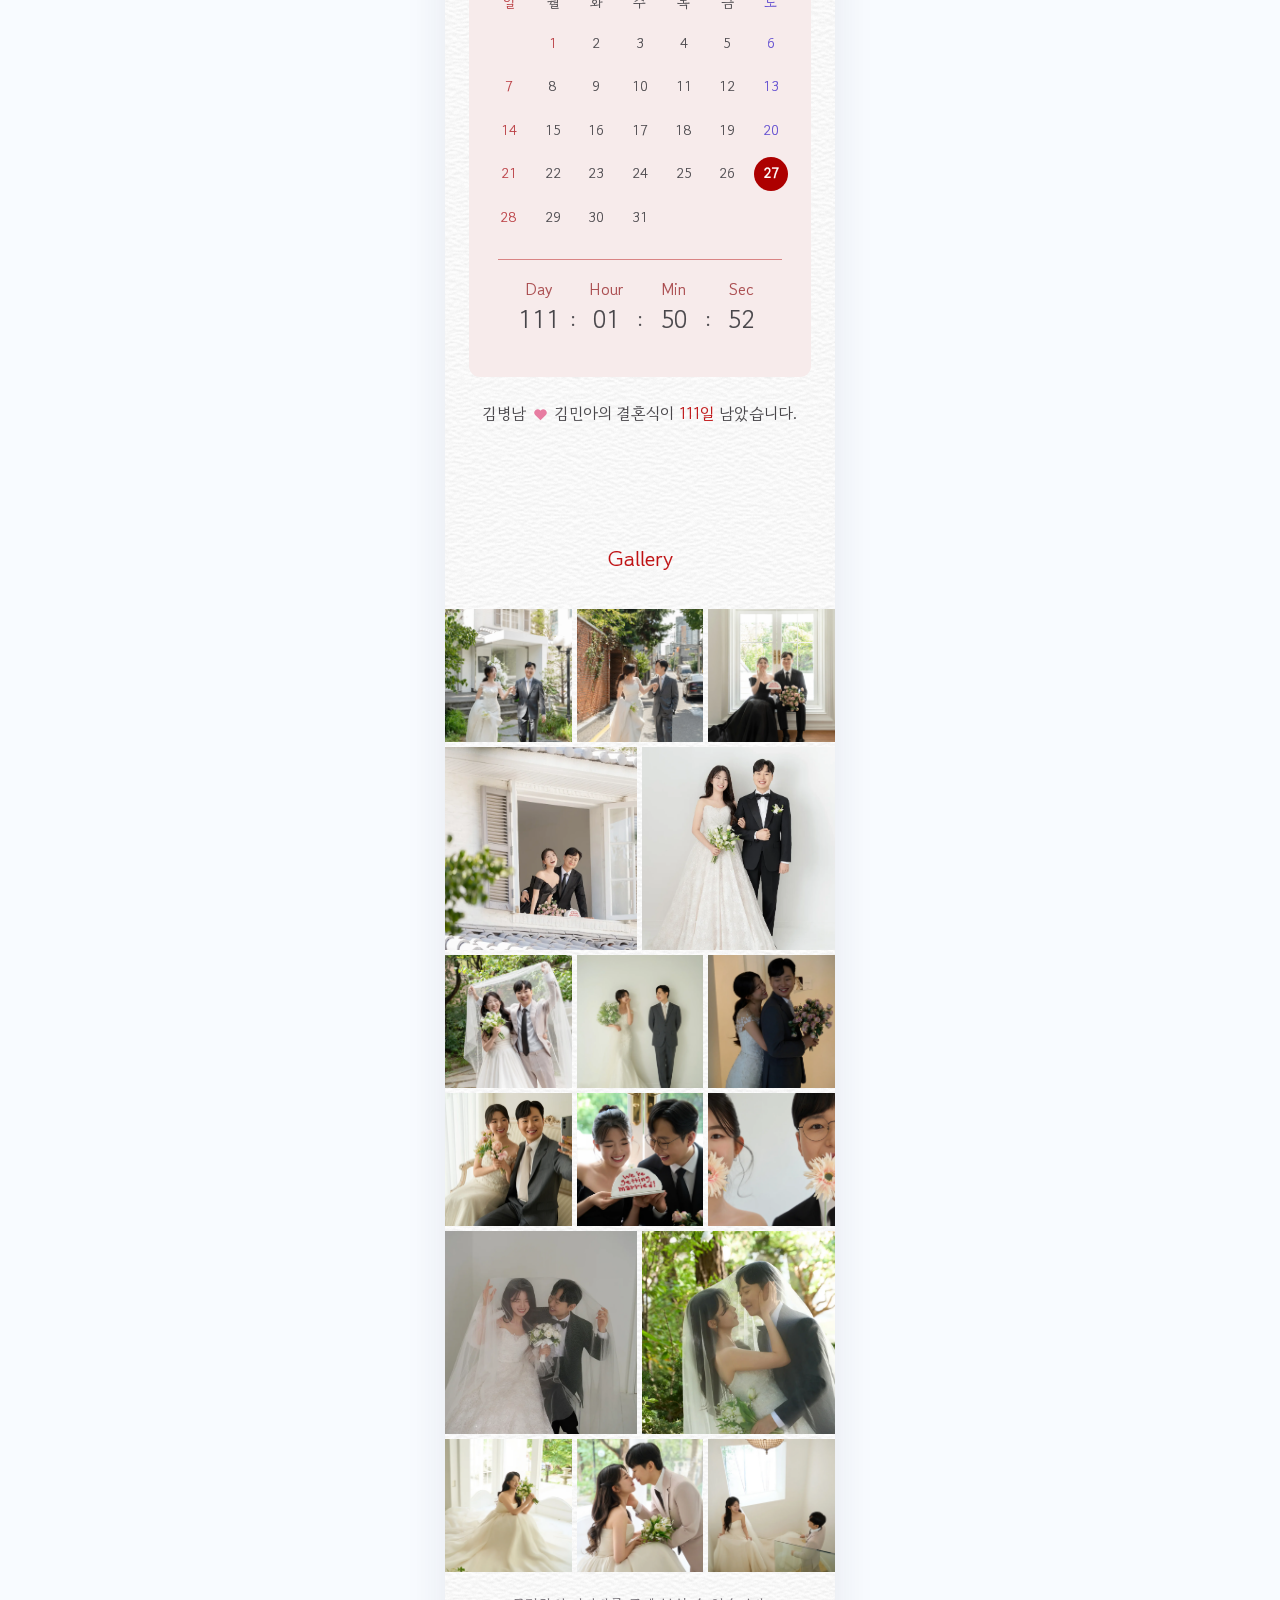
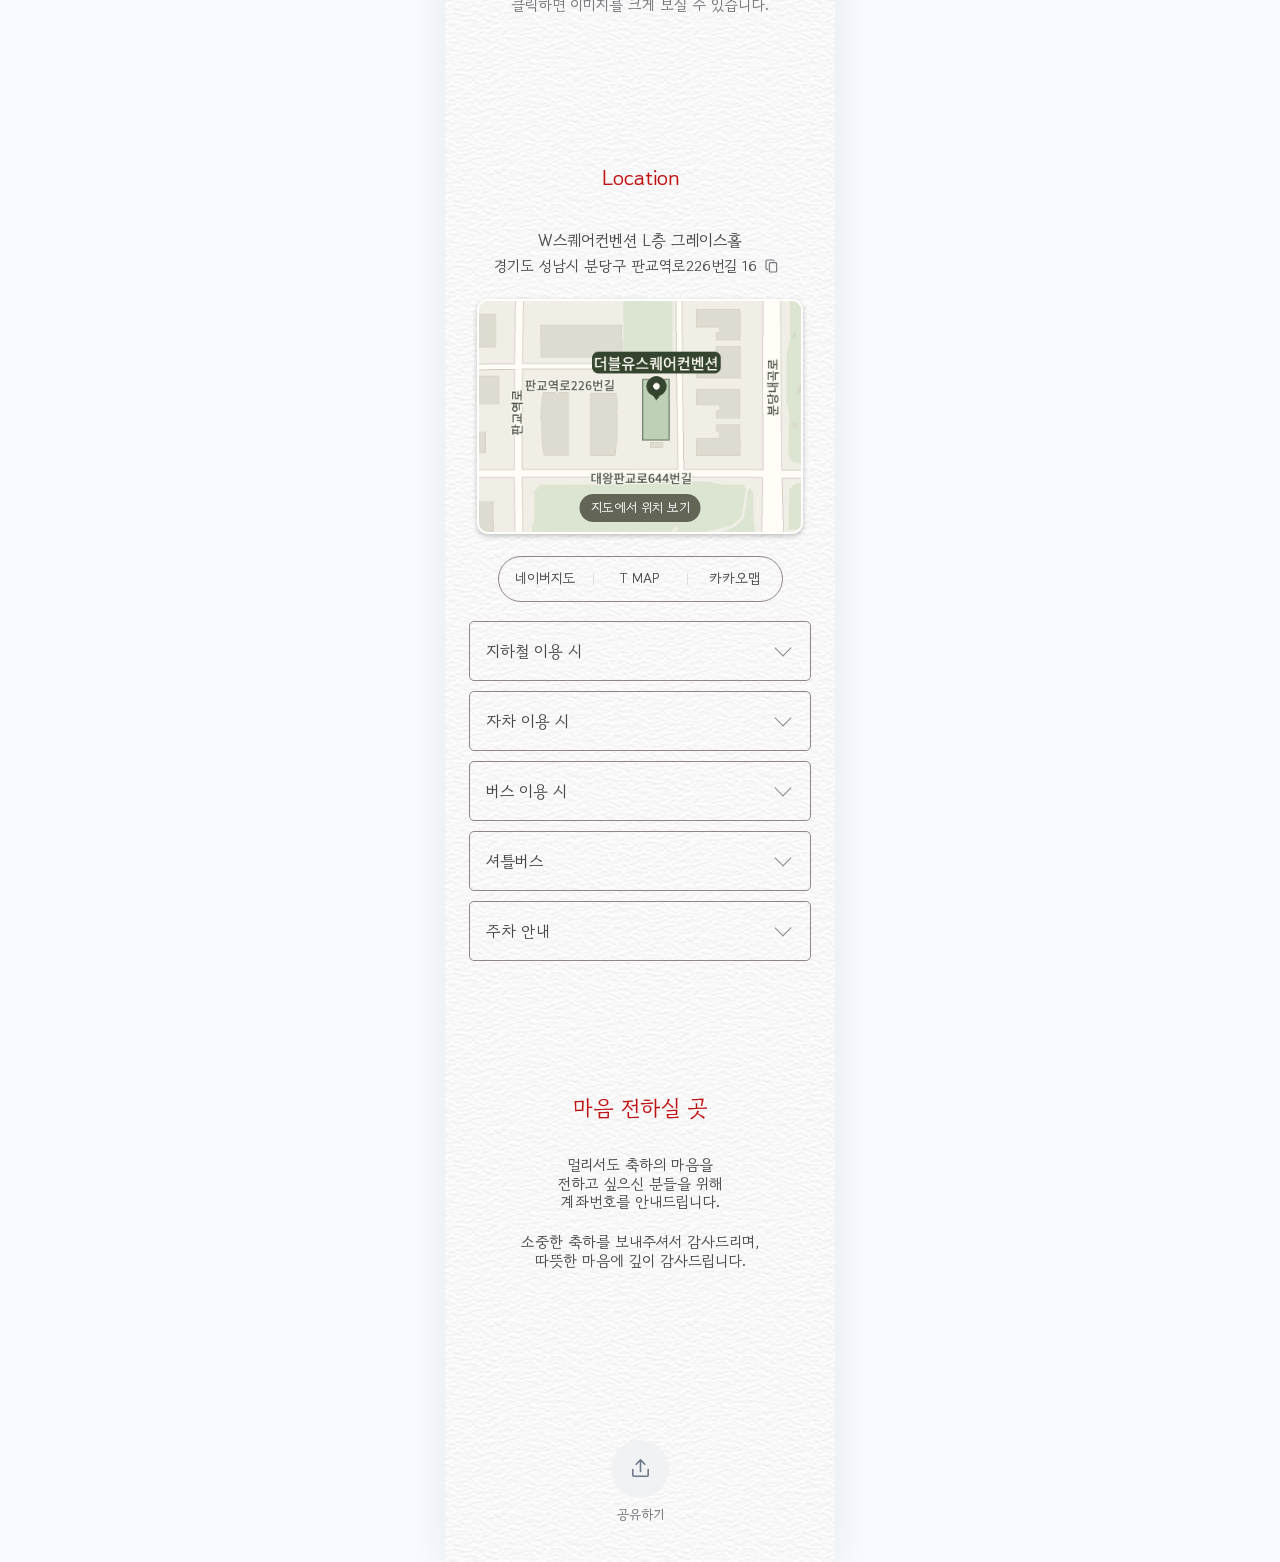
==== commit d684576c: "Make wedding transport guidance configurable" ====
--- a/index.html
+++ b/index.html
@@ -219,19 +219,28 @@
       <div class="transport">
         <details class="transport-details">
           <summary>지하철 이용 시</summary>
-          <p class="transport-description"><a href="https://map.naver.com/p/entry/place/36301790">네이버지도에서 지하철 길찾기</a></p>
+          <p class="transport-description">▶ 신분당선 · 경강선 판교역
+1번 출구로 나온 후, 직진 도보 6분 거리 (SK주유소 뒷 건물)
+
+▶ 야탑역 출발
+330번 버스 탑승, 차그룹컨소시엄 정류장 하차 후, 도보 3분 (총 약 20분)</p>
         </details>
         <details class="transport-details">
           <summary>자차 이용 시</summary>
-          <p class="transport-description"><a href="https://map.naver.com/p/entry/place/36301790">네이버지도에서 자동차 길찾기</a></p>
+          <p class="transport-description">▶경부고속도로
+판교IC(톨게이트) 차출 후 좌회전 → 약 700m 직진, 사거리에서 우회전 (SK주유소 뒷 건물)
+
+▶분당·수서간 도시고속도로
+성남아트센터방면 지하차도 옆길 → 벌말사거리에서 우회전 → 삼성테크원 삼거리에서 판교역 방면 좌회전</p>
         </details>
         <details class="transport-details">
           <summary>버스 이용 시</summary>
-          <p class="transport-description"><a href="https://map.naver.com/p/entry/place/36301790">네이버지도에서 버스 길찾기</a></p>
+          <p class="transport-description">▶동안교 정류장 하차 (도보 2분) : 390번
+▶ 한국무역정보통신 하차 (도보 2분) : 4000번 (수원~성남)
+▶차그룹컨소시엄 하차 (도보 3분): 101, 330, 350, 390번</p>
         </details>
         <details class="transport-details"><summary>셔틀버스</summary>
-          <p class="transport-description">판교역 1번 출구 앞
-약 10분 간격 수시운행</p>
+          <p class="transport-description">▶신분당선 판교역 1번 출구 앞 셔틀버스 10분 간격 수시 운행</p>
 
           <details class="shuttle-photo">
             <summary>탑승지 사진 보기</summary>
@@ -239,8 +248,8 @@
           </details>
                 </details>
         <details class="transport-details"><summary>주차 안내</summary>
-          <p class="transport-description">웨딩홀 2시간 무료주차
-인근 주차타워(삼환하이펙스 B동) 무료주차(주차요원 안내 예정)</p>
+          <p class="transport-description">▶ 웨딩홀 내부 주차장 2시간 무료 주차 가능
+▶ 인근 주차타워(삼환하이펙스 B동) 무제한 무료 주차 가능</p>
         </details>
       </div>
     </section>
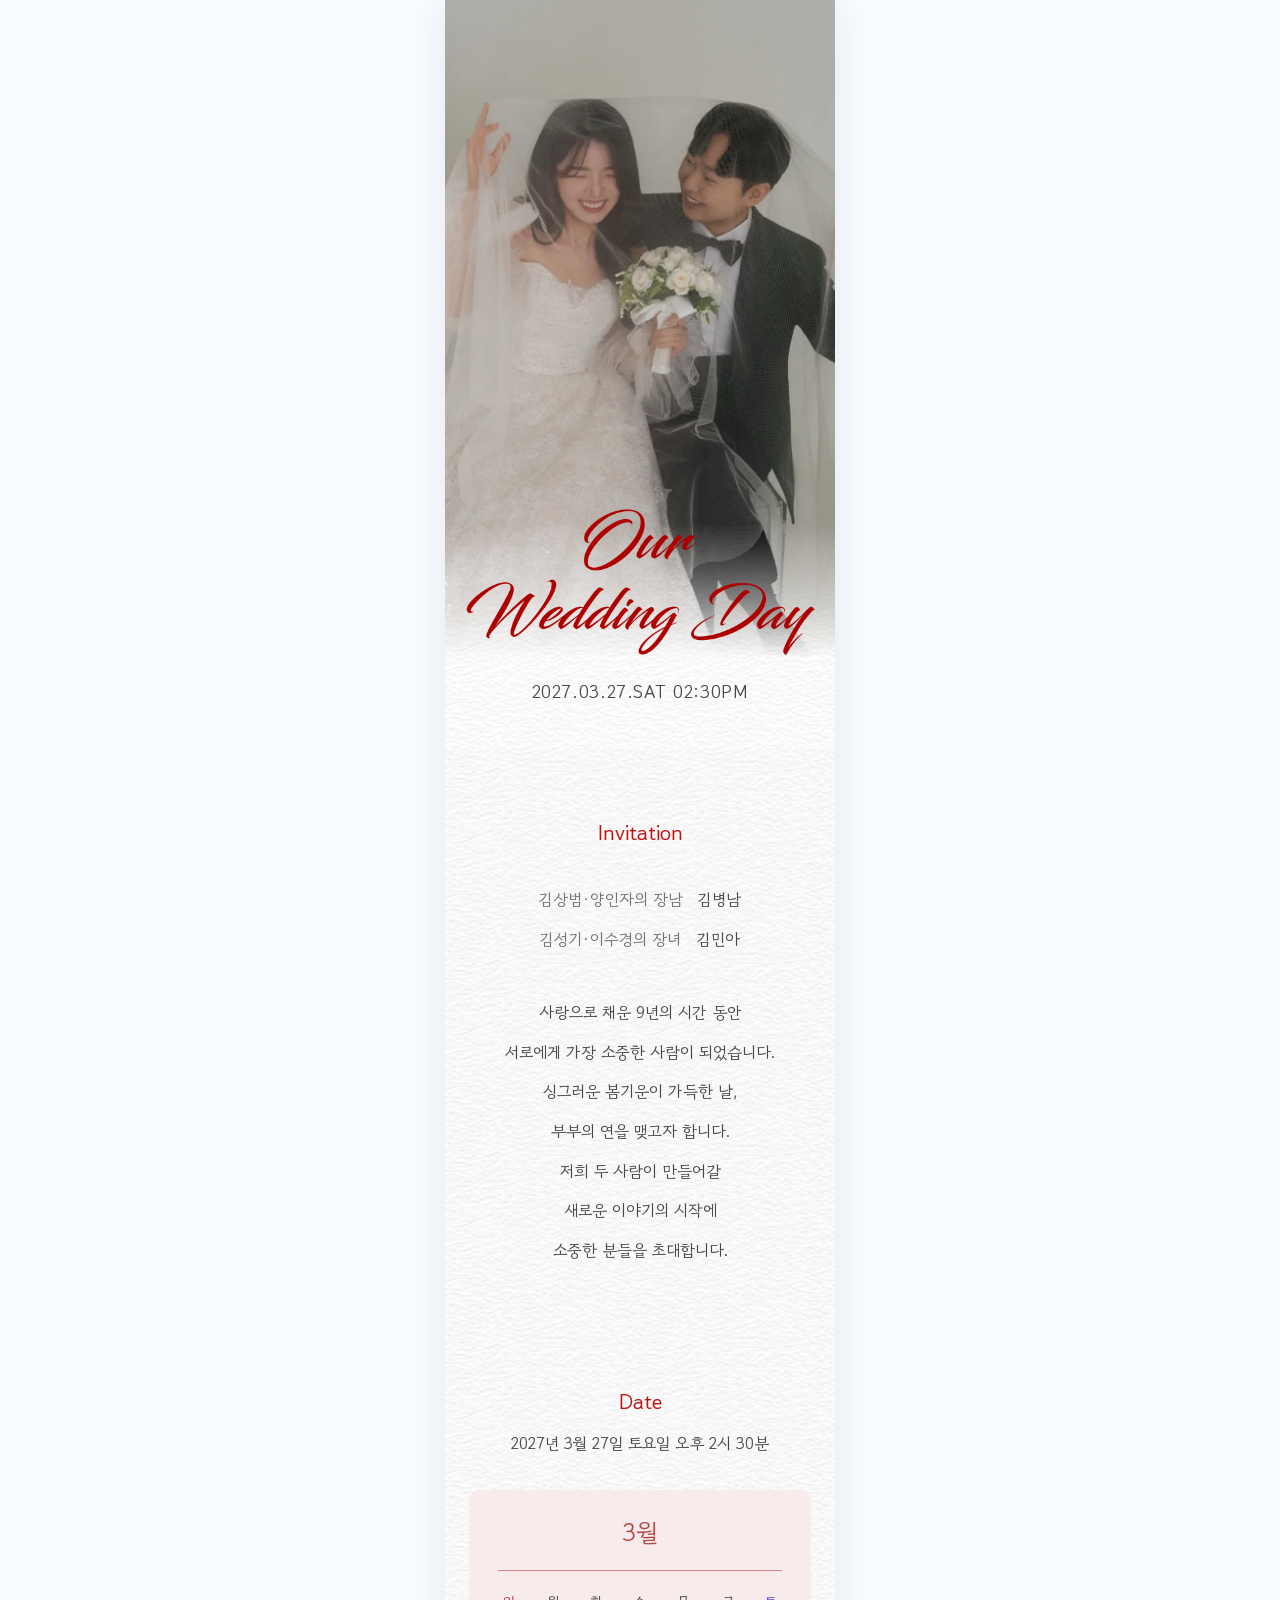
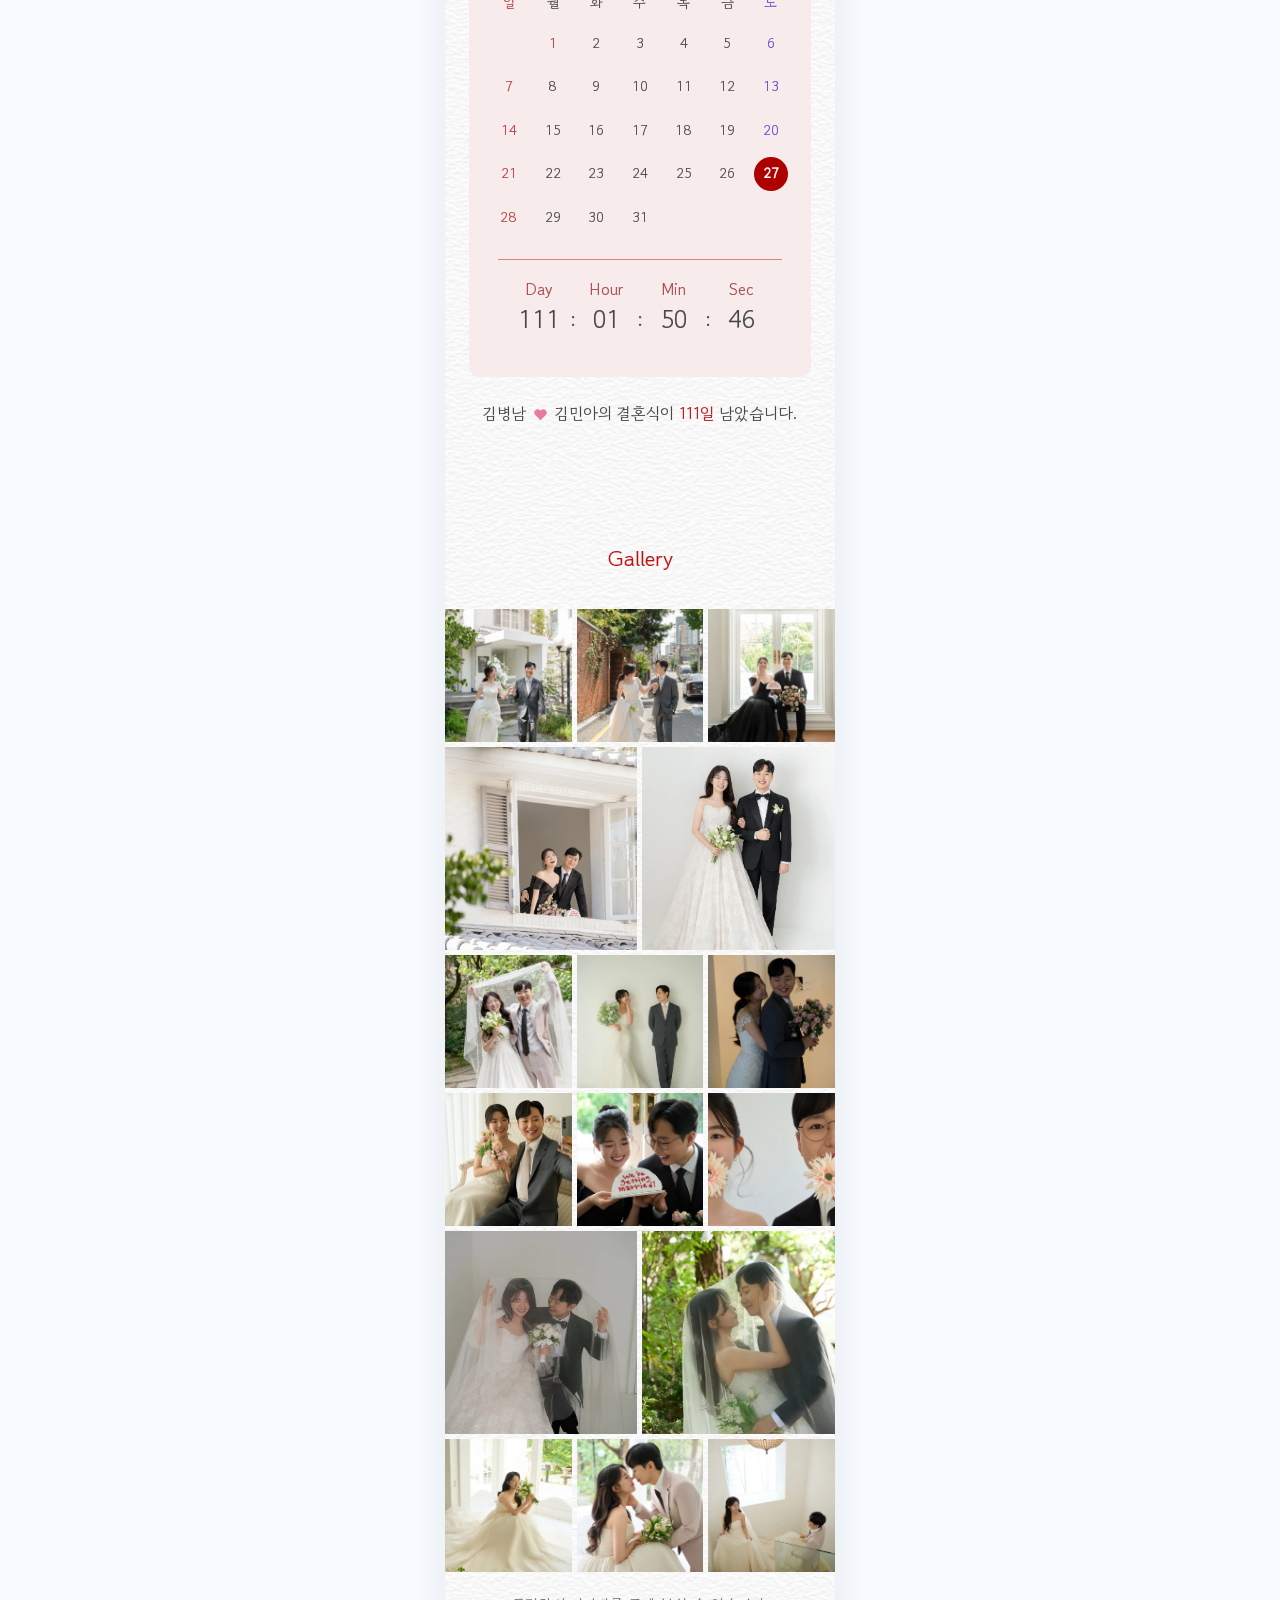
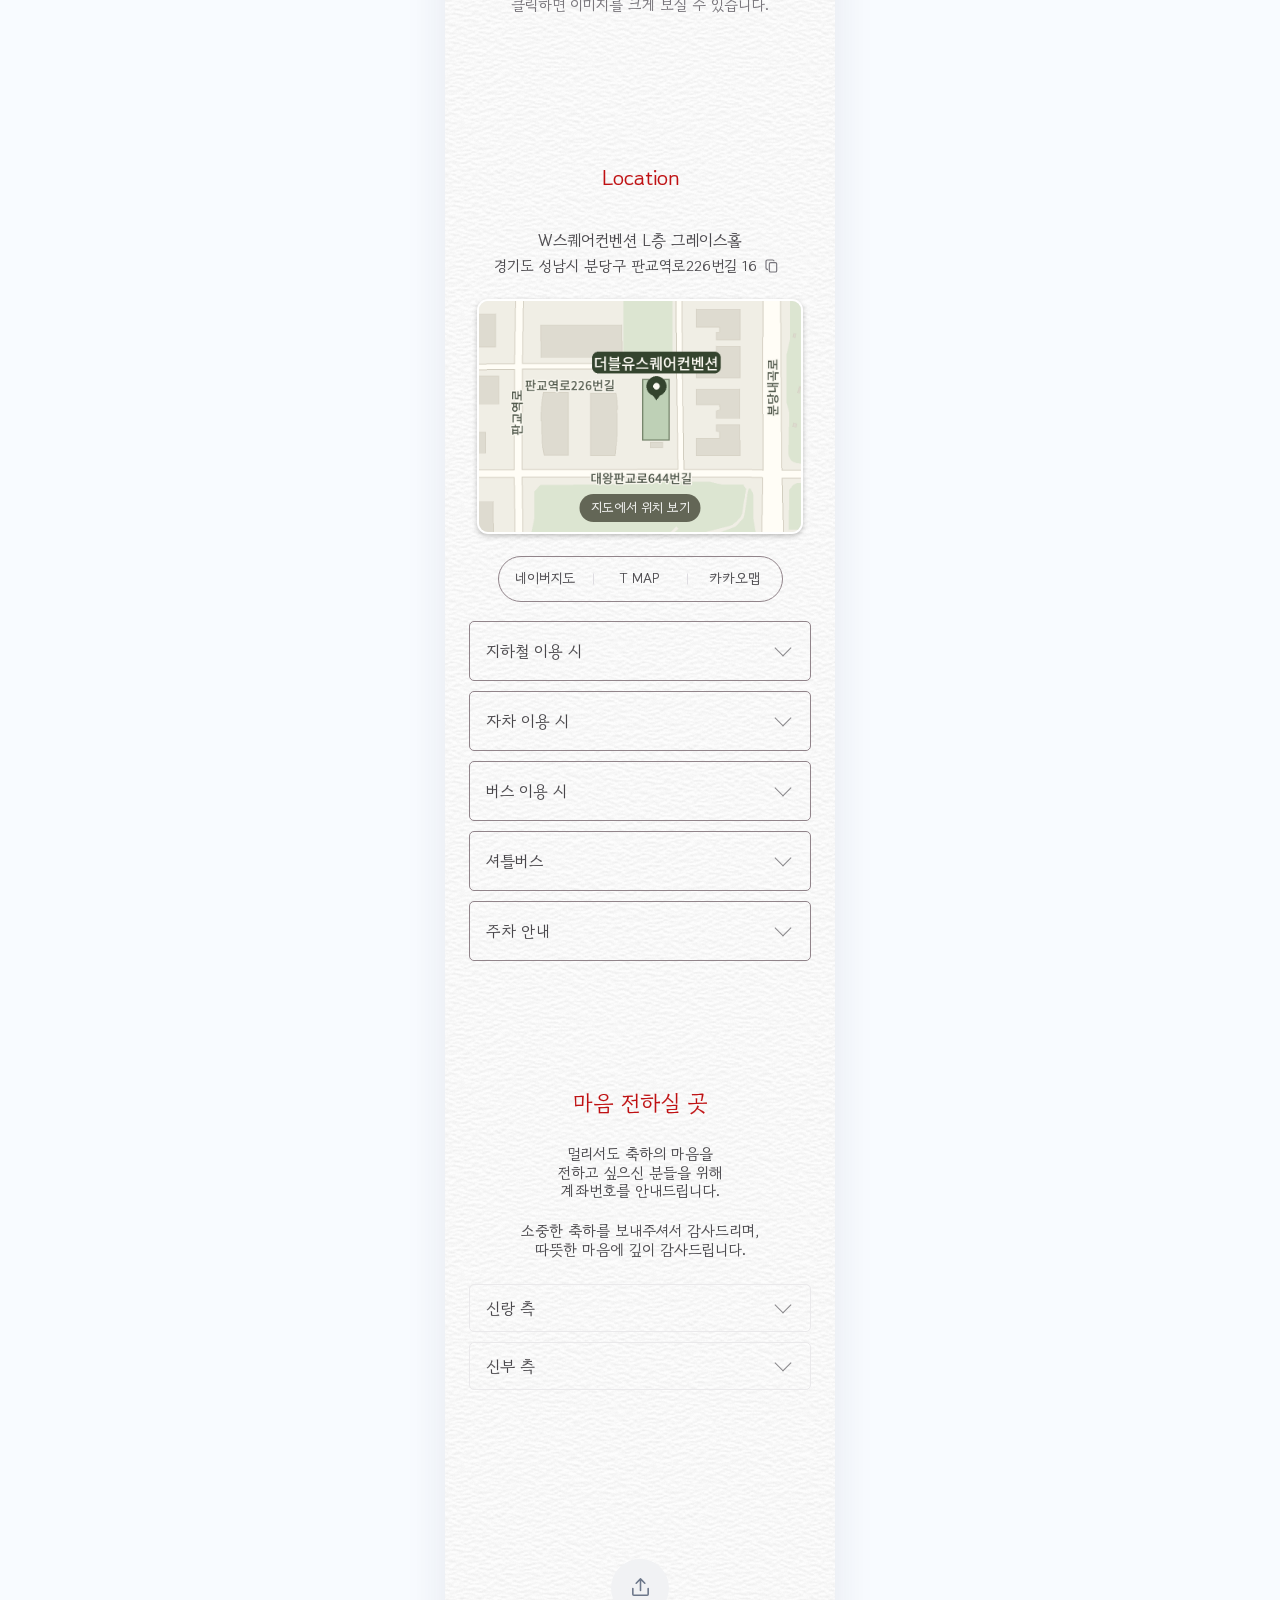
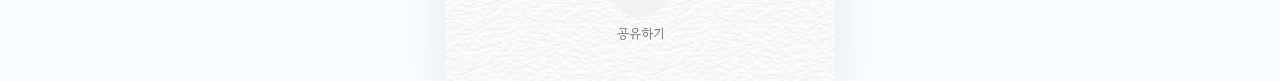
==== commit dd5e4b2c: "Add collapsible wedding account cards" ====
--- a/index.html
+++ b/index.html
@@ -255,27 +255,33 @@
     </section>
 
     <section class="section contacts" aria-labelledby="contacts-title">
-      <details class="contact-disclosure">
-        <summary id="contacts-title" class="contact-heading">마음 전하실 곳</summary>
-        <div class="contact-panels">
-        <details class="contact-details">
-          <summary>신랑 측</summary>
-          <div class="contact-card">
-            <a class="contact-link" href="tel:01026995627">010-2699-5627</a>
-            <p class="contact-account">토스뱅크 1000-1144-8182<br><span>예금주 김병남</span></p>
-          </div>
-        </details>
-        <details class="contact-details">
-          <summary>신부 측</summary>
-          <div class="contact-card">
-            <a class="contact-link" href="tel:01071317754">010-7131-7754</a>
-            <p class="contact-account">신한은행 1000-1234-5678<br><span>예금주 김민아</span></p>
-          </div>
-        </details>
-        </div>
-      </details>
+      <h2 id="contacts-title">마음 전하실 곳</h2>
       <p class="contacts-message">멀리서도 축하의 마음을<br>전하고 싶으신 분들을 위해<br>계좌번호를 안내드립니다.</p>
       <p class="contacts-message">소중한 축하를 보내주셔서 감사드리며,<br>따뜻한 마음에 깊이 감사드립니다.</p>
+      <div class="contact-panels">
+        <details class="contact-card">
+          <summary>신랑 측</summary>
+          <div class="contact-content">
+            <p class="account-holder"><span>신랑</span> 김병남</p>
+            <div class="account-row">
+              <p>토스뱅크 <span class="account-number">100011448182</span></p>
+              <button type="button" class="account-copy" aria-label="신랑 측 계좌번호 복사" hidden><span class="account-copy-icon" aria-hidden="true"></span></button>
+            </div>
+            <p class="account-status" role="status"></p>
+          </div>
+        </details>
+        <details class="contact-card">
+          <summary>신부 측</summary>
+          <div class="contact-content">
+            <p class="account-holder"><span>신부</span> 김민아</p>
+            <div class="account-row">
+              <p>카카오뱅크 <span class="account-number">3333306035999</span></p>
+              <button type="button" class="account-copy" aria-label="신부 측 계좌번호 복사" hidden><span class="account-copy-icon" aria-hidden="true"></span></button>
+            </div>
+            <p class="account-status" role="status"></p>
+          </div>
+        </details>
+      </div>
     </section>
 
     <footer class="share" hidden>
--- a/styles.css
+++ b/styles.css
@@ -145,8 +145,7 @@
 
 .section { padding-inline: var(--gutter); }
 
-.section h2,
-.contact-heading {
+.section h2 {
   color: var(--red);
   font-size: 1.375rem;
   font-weight: 400;
@@ -509,17 +508,13 @@
   text-align: start;
 }
 
-.transport-details, .contact-details {
-  border-radius: 5px;
-}
-
-.contact-details { border: 1px solid var(--line); }
+.transport-details { border-radius: 5px; }
 
 .directions-actions, .transport-details {
   border: 1px solid #91848a;
 }
 
-.transport-details summary, .contact-details summary {
+.transport-details summary, .contact-card > summary {
   display: flex;
   min-height: 58px;
   align-items: center;
@@ -531,8 +526,7 @@
 summary { list-style: none; }
 summary::-webkit-details-marker { display: none; }
 
-.transport-details > summary::after,
-.contact-details > summary::after {
+:is(.transport-details, .contact-card) > summary::after {
   flex: 0 0 11px;
   height: 11px;
   margin-right: 1px;
@@ -542,11 +536,11 @@
   transform: translateY(-3px) rotate(45deg);
 }
 
-:is(.transport-details, .contact-details)[open] > summary::after {
+:is(.transport-details, .contact-card)[open] > summary::after {
   transform: translateY(3px) rotate(225deg);
 }
 
-.transport-description, .contact-card {
+.transport-description {
   padding: 0 16px 15px;
   white-space: pre-line;
 }
@@ -562,18 +556,81 @@
 .shuttle-photo img { width: 100%; height: auto; border-radius: 4px; }
 
 .contacts { padding-top: 125px; }
-.contact-heading {
-  width: max-content;
-  max-width: 100%;
+.contact-panels { margin-top: 24px; }
+.contact-card {
+  border: 1px solid var(--line);
+  border-radius: 5px;
+}
+
+.contact-card > summary { min-height: 46px; padding-block: 10px; }
+.contact-content { padding: 0 16px 15px; }
+
+.contact-link { display: inline-block; padding-block: 9px; }
+.account-holder {
+  margin-bottom: 9px;
+  font-size: 1.0625rem;
+}
+
+.account-holder span {
+  margin-right: 5px;
+  color: var(--muted);
+  font-size: 0.9375rem;
+}
+
+.account-row {
+  display: flex;
   min-height: 44px;
-  margin-inline: auto;
-  padding: 5px 6px;
-}
-
-.contact-heading:hover { text-decoration: underline; text-underline-offset: 0.25em; }
-.contact-panels { margin: 12px auto 0; }
-.contact-card { white-space: normal; }
-.contact-link { display: inline-block; padding-block: 9px; }
+  align-items: center;
+  justify-content: space-between;
+  padding-left: 12px;
+  overflow-wrap: anywhere;
+  border-radius: 5px;
+  background: #f2dada;
+  font-variant-numeric: tabular-nums;
+}
+
+.account-row p { padding-block: 8px; }
+.account-copy {
+  display: grid;
+  flex: 0 0 44px;
+  min-height: 44px;
+  place-items: center;
+  border: 0;
+  border-radius: inherit;
+  background: transparent;
+  color: #775e65;
+}
+
+.account-copy:is(:hover, :focus-visible) { background: #ebcacc; }
+.account-copy-icon {
+  position: relative;
+  width: 17px;
+  height: 20px;
+}
+
+.account-copy-icon::before,
+.account-copy-icon::after {
+  position: absolute;
+  width: 11px;
+  height: 14px;
+  border: 1.5px solid currentColor;
+  border-radius: 3px;
+  content: "";
+}
+
+.account-copy-icon::before { inset: 0 auto auto 0; }
+.account-copy-icon::after {
+  inset: auto 0 0 auto;
+  background: #f2dada;
+}
+
+.account-copy:is(:hover, :focus-visible) .account-copy-icon::after { background: #ebcacc; }
+.account-status:not(:empty) {
+  margin-top: 7px;
+  color: var(--muted);
+  font-size: 0.875rem;
+}
+
 .contacts-message {
   margin-top: 26px;
   font-size: 0.9375rem;
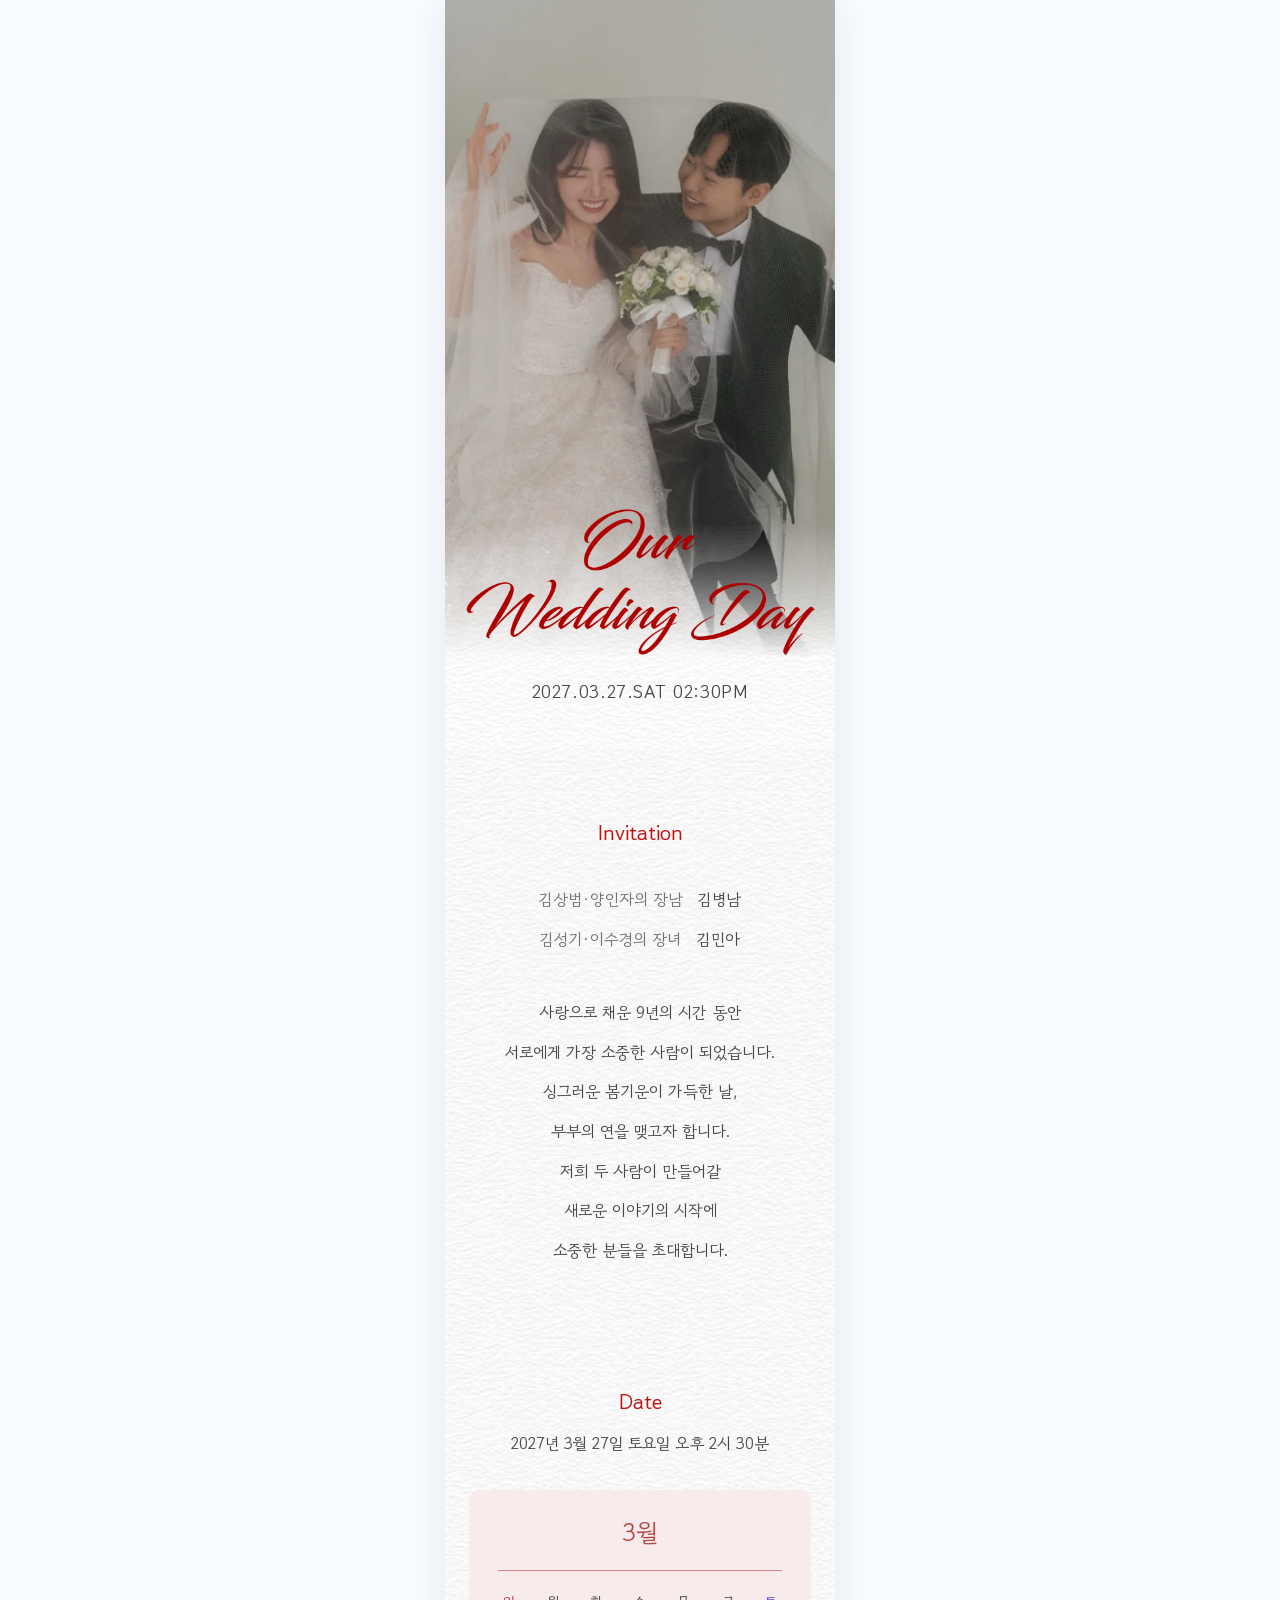
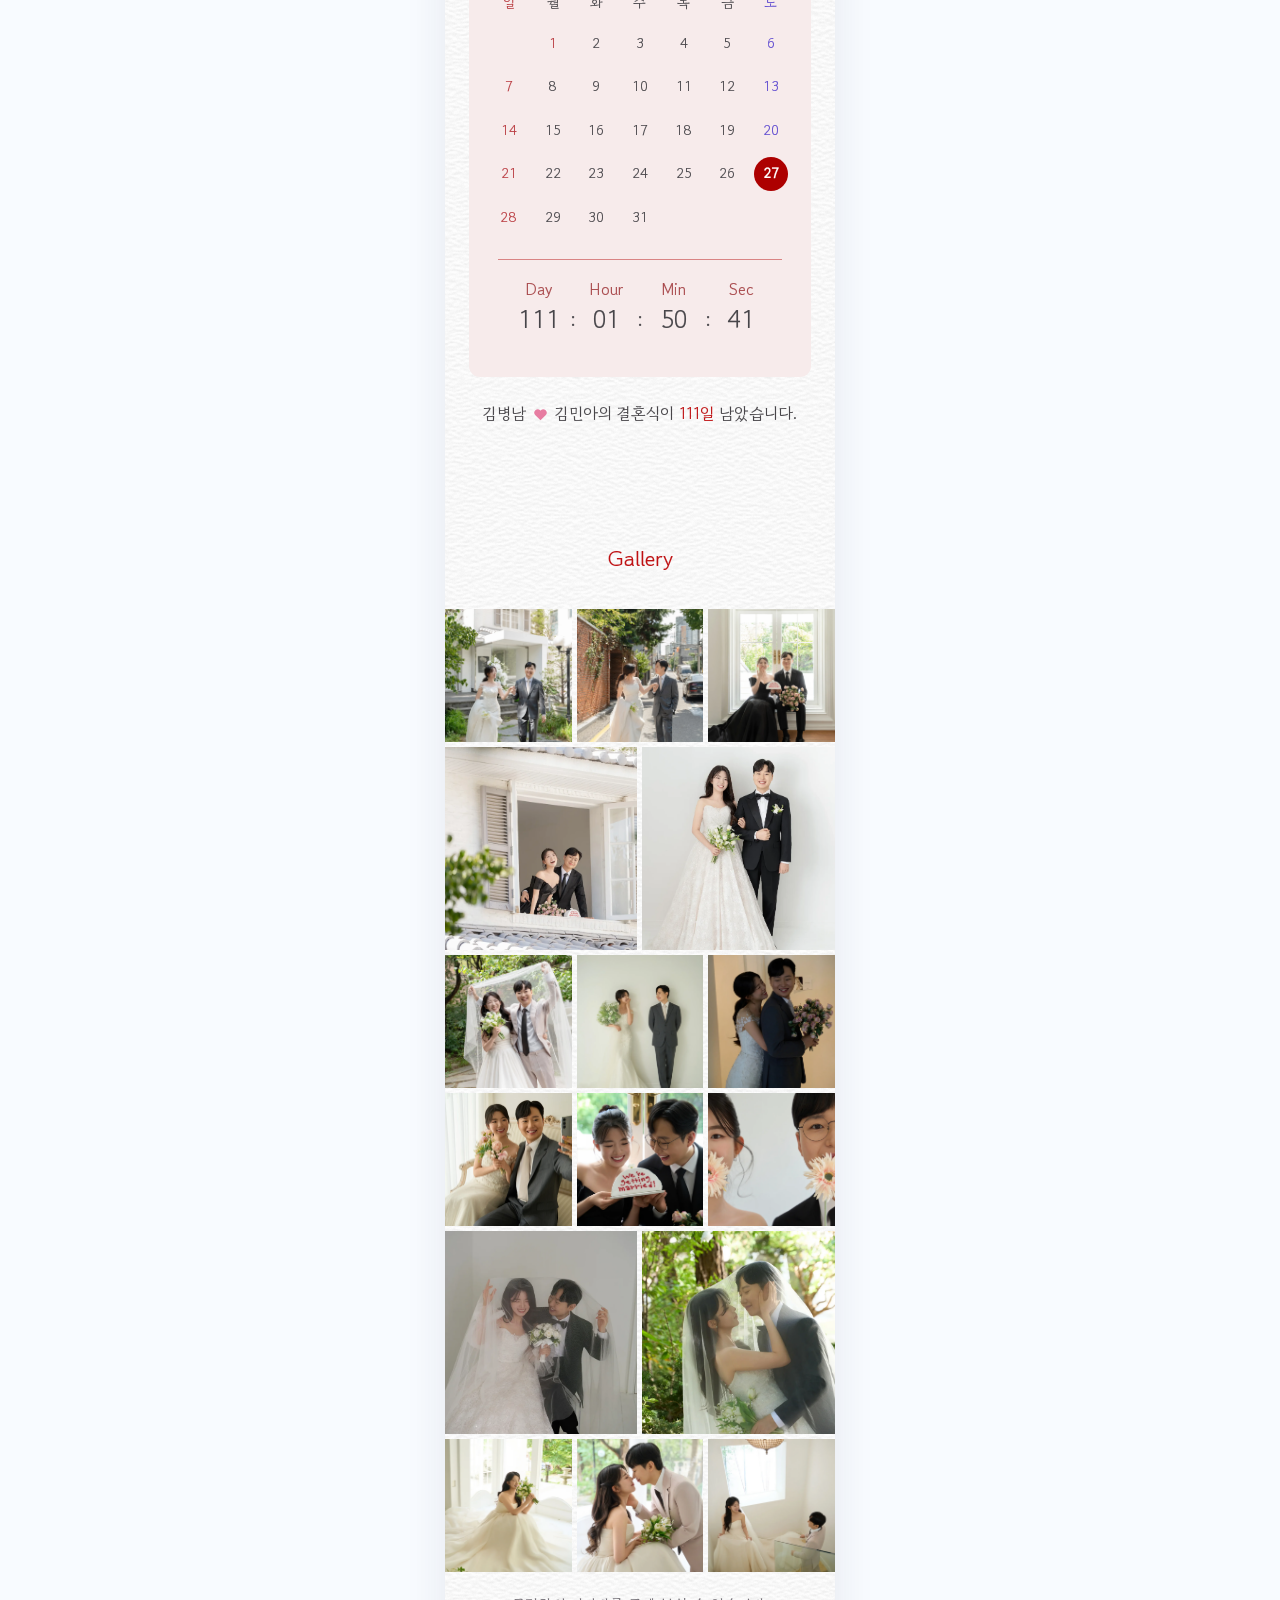
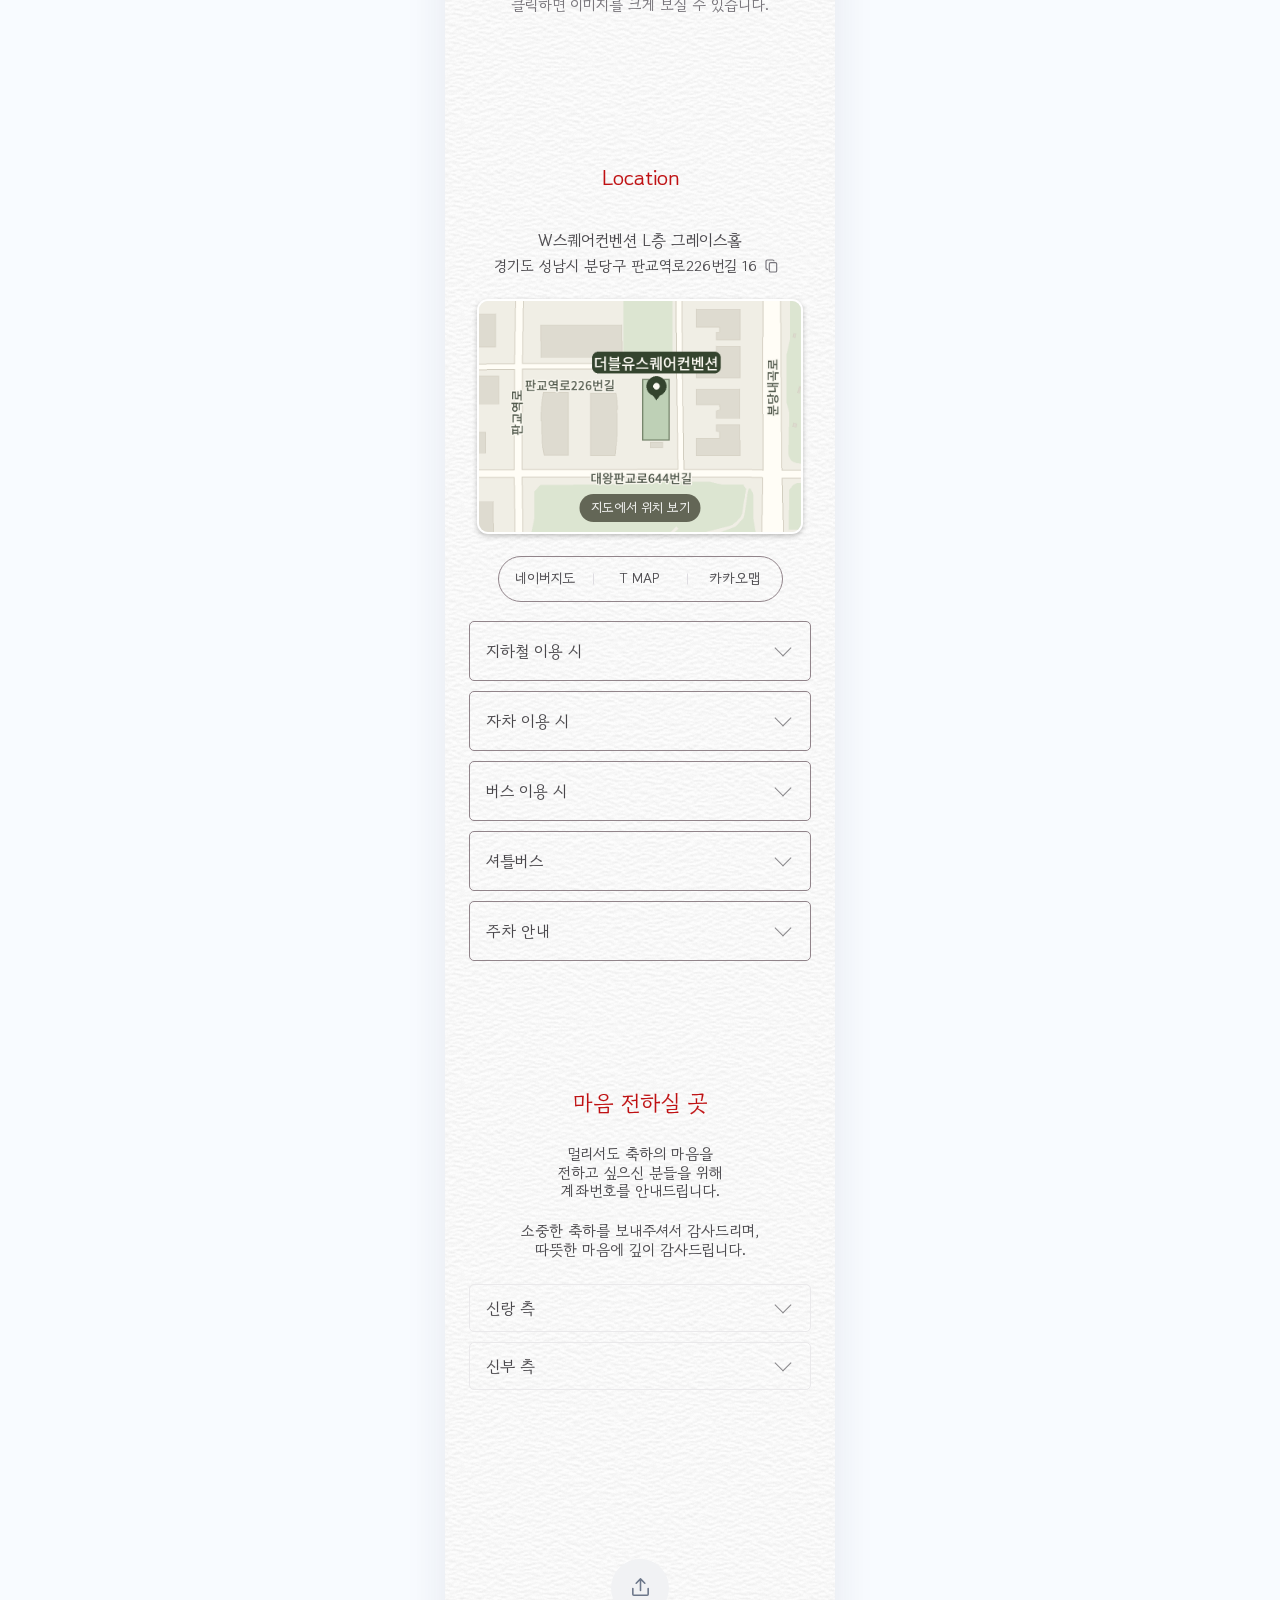
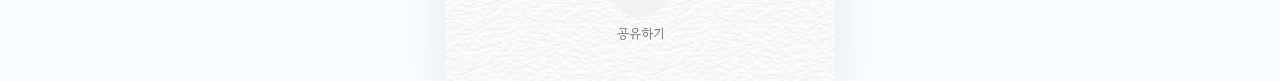
==== commit d92410be: "Make invitation share preview text configurable" ====
--- a/index.html
+++ b/index.html
@@ -4,7 +4,11 @@
   <meta charset="utf-8">
   <meta name="viewport" content="width=device-width, initial-scale=1">
   <meta name="theme-color" content="#fdfdfd">
-  <title>김병남 · 김민아 | 모바일 청첩장</title>
+  <title>병남 ᰔ 민아 결혼합니다</title>
+  <meta name="description" content="저희의 결혼식에 초대합니다.">
+  <meta property="og:type" content="website">
+  <meta property="og:title" content="병남 ᰔ 민아 결혼합니다">
+  <meta property="og:description" content="저희의 결혼식에 초대합니다.">
   <link rel="stylesheet" href="./vendor/leaflet/leaflet.css">
   <script src="./vendor/leaflet/leaflet.js" defer></script>
   <link rel="stylesheet" href="./styles.css">
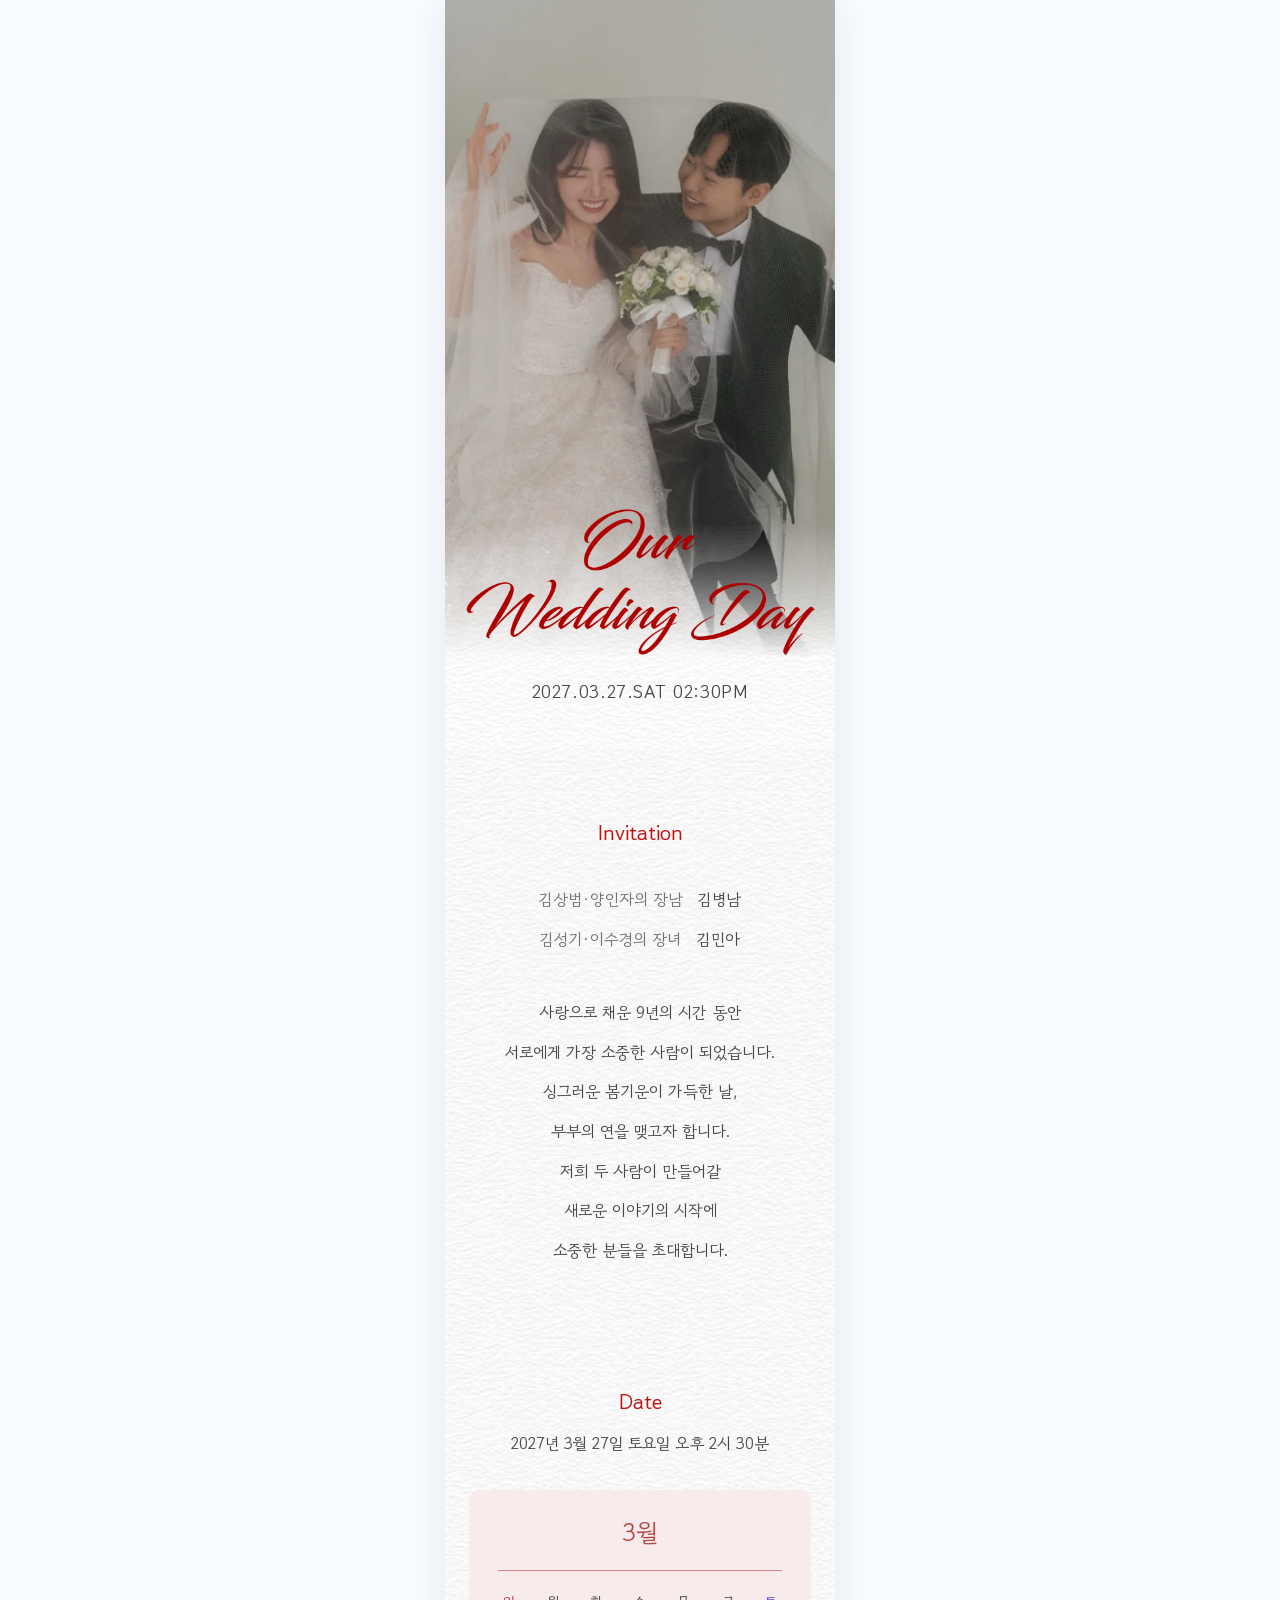
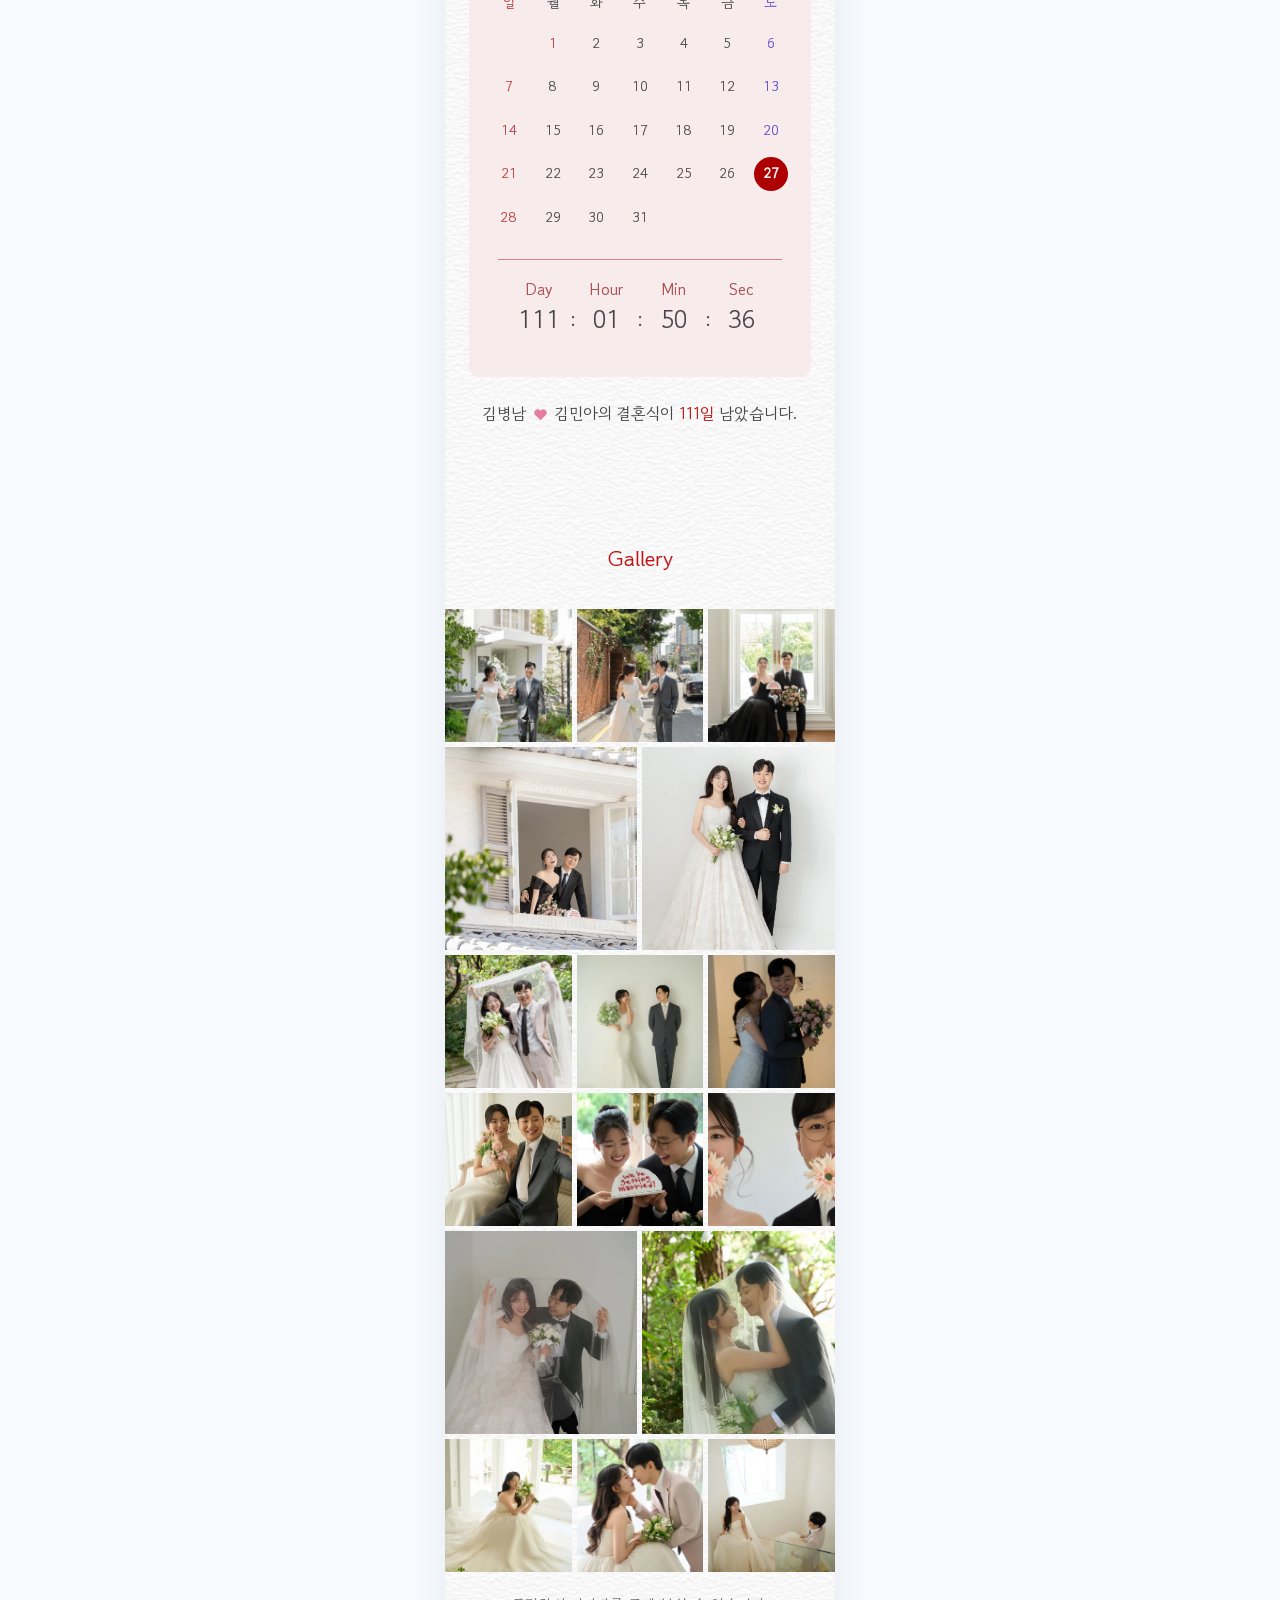
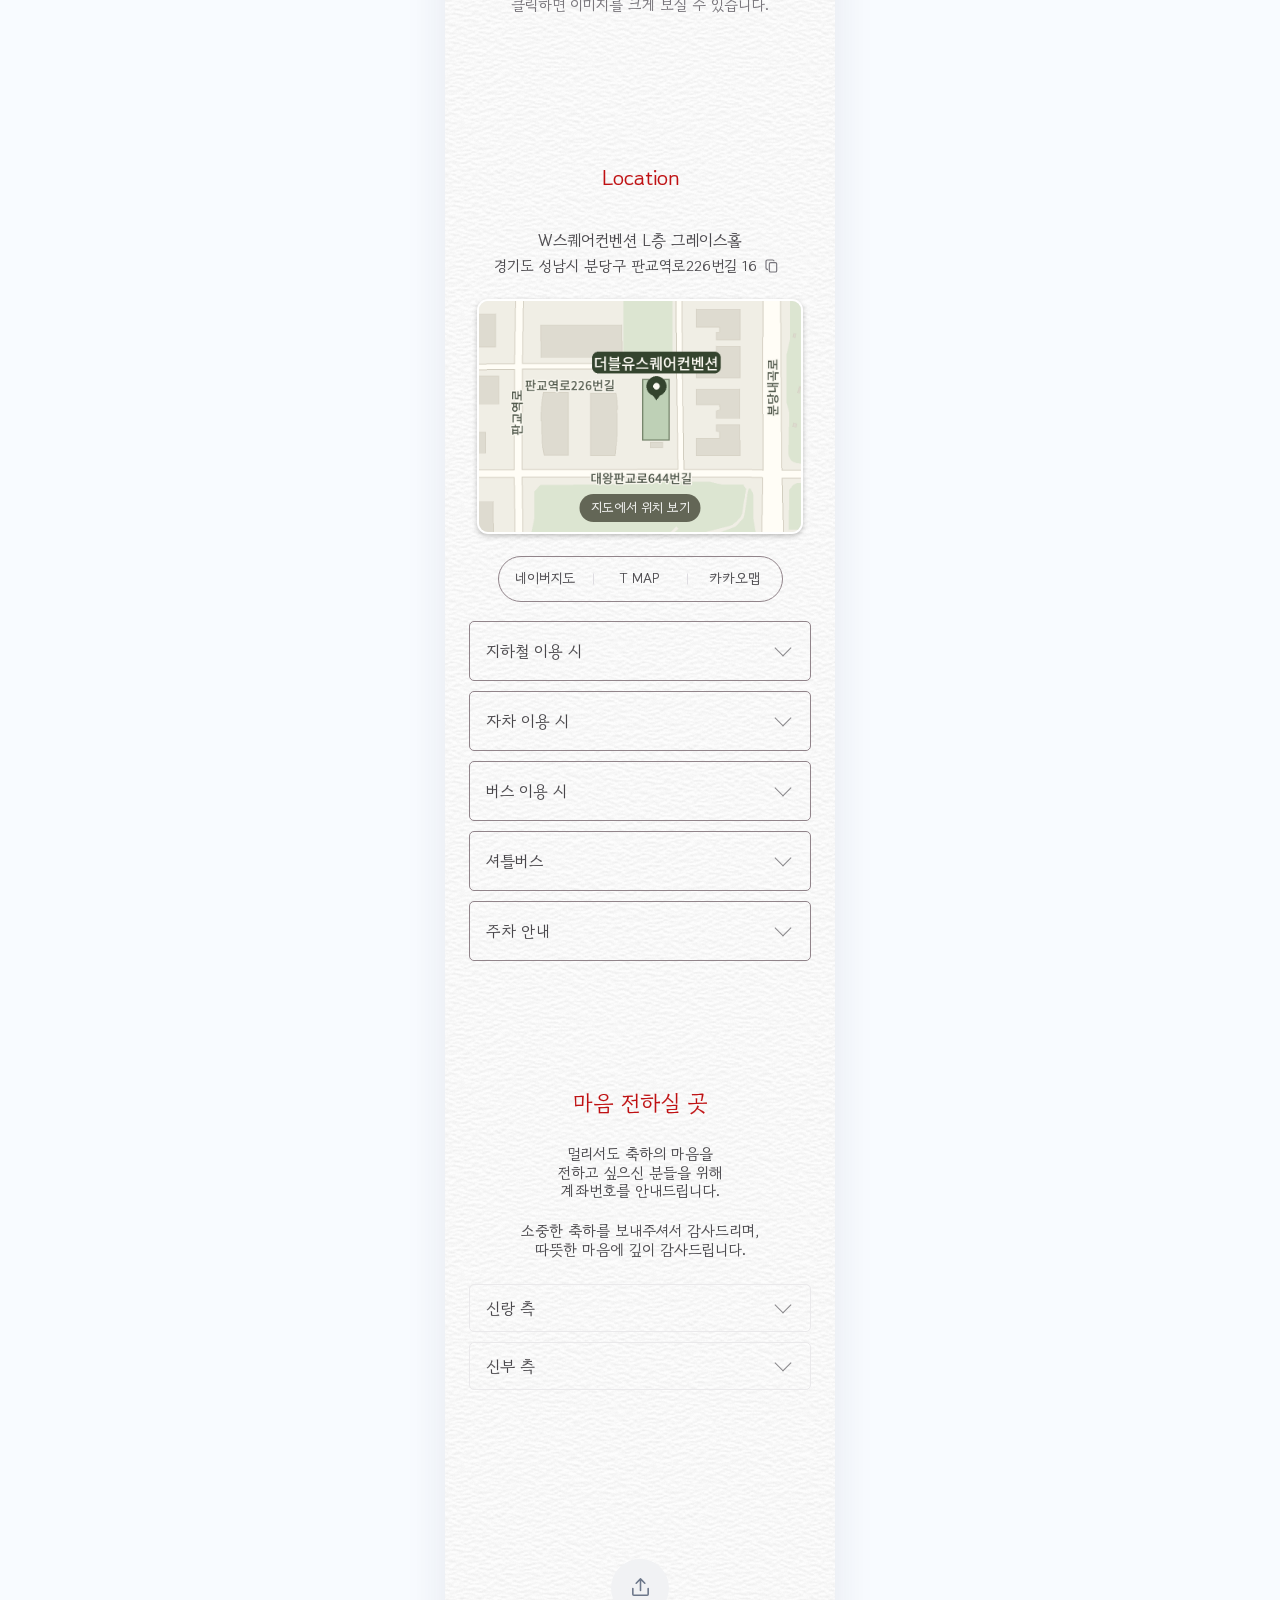
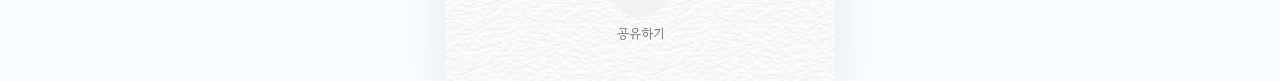
==== commit ac925d65: "Use the cover photo for link previews" ====
--- a/index.html
+++ b/index.html
@@ -9,6 +9,9 @@
   <meta property="og:type" content="website">
   <meta property="og:title" content="병남 ᰔ 민아 결혼합니다">
   <meta property="og:description" content="저희의 결혼식에 초대합니다.">
+  <meta property="og:url" content="https://usan96.github.io/wedding/">
+  <meta property="og:image" content="https://usan96.github.io/wedding/assets/cover.webp">
+  <meta property="og:image:alt" content="베일 아래에서 바라보며 웃는 신랑과 신부">
   <link rel="stylesheet" href="./vendor/leaflet/leaflet.css">
   <script src="./vendor/leaflet/leaflet.js" defer></script>
   <link rel="stylesheet" href="./styles.css">
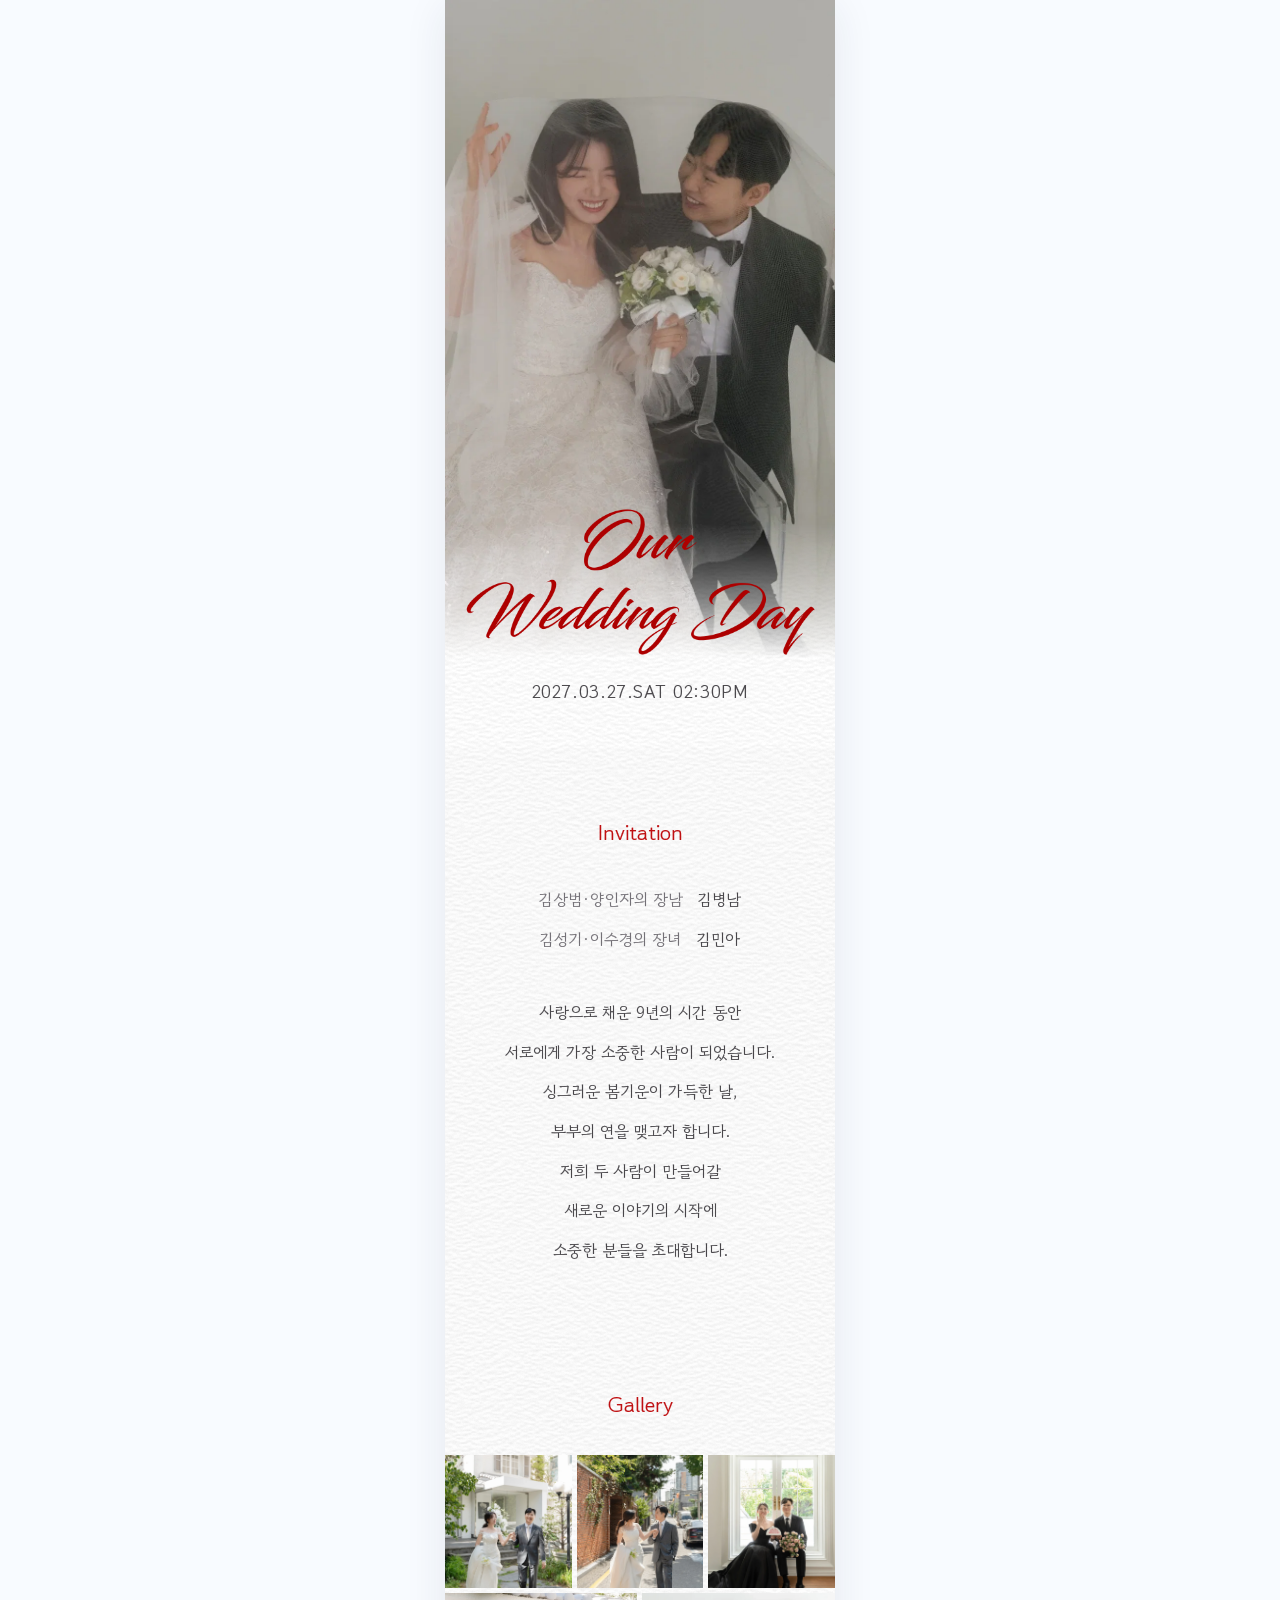
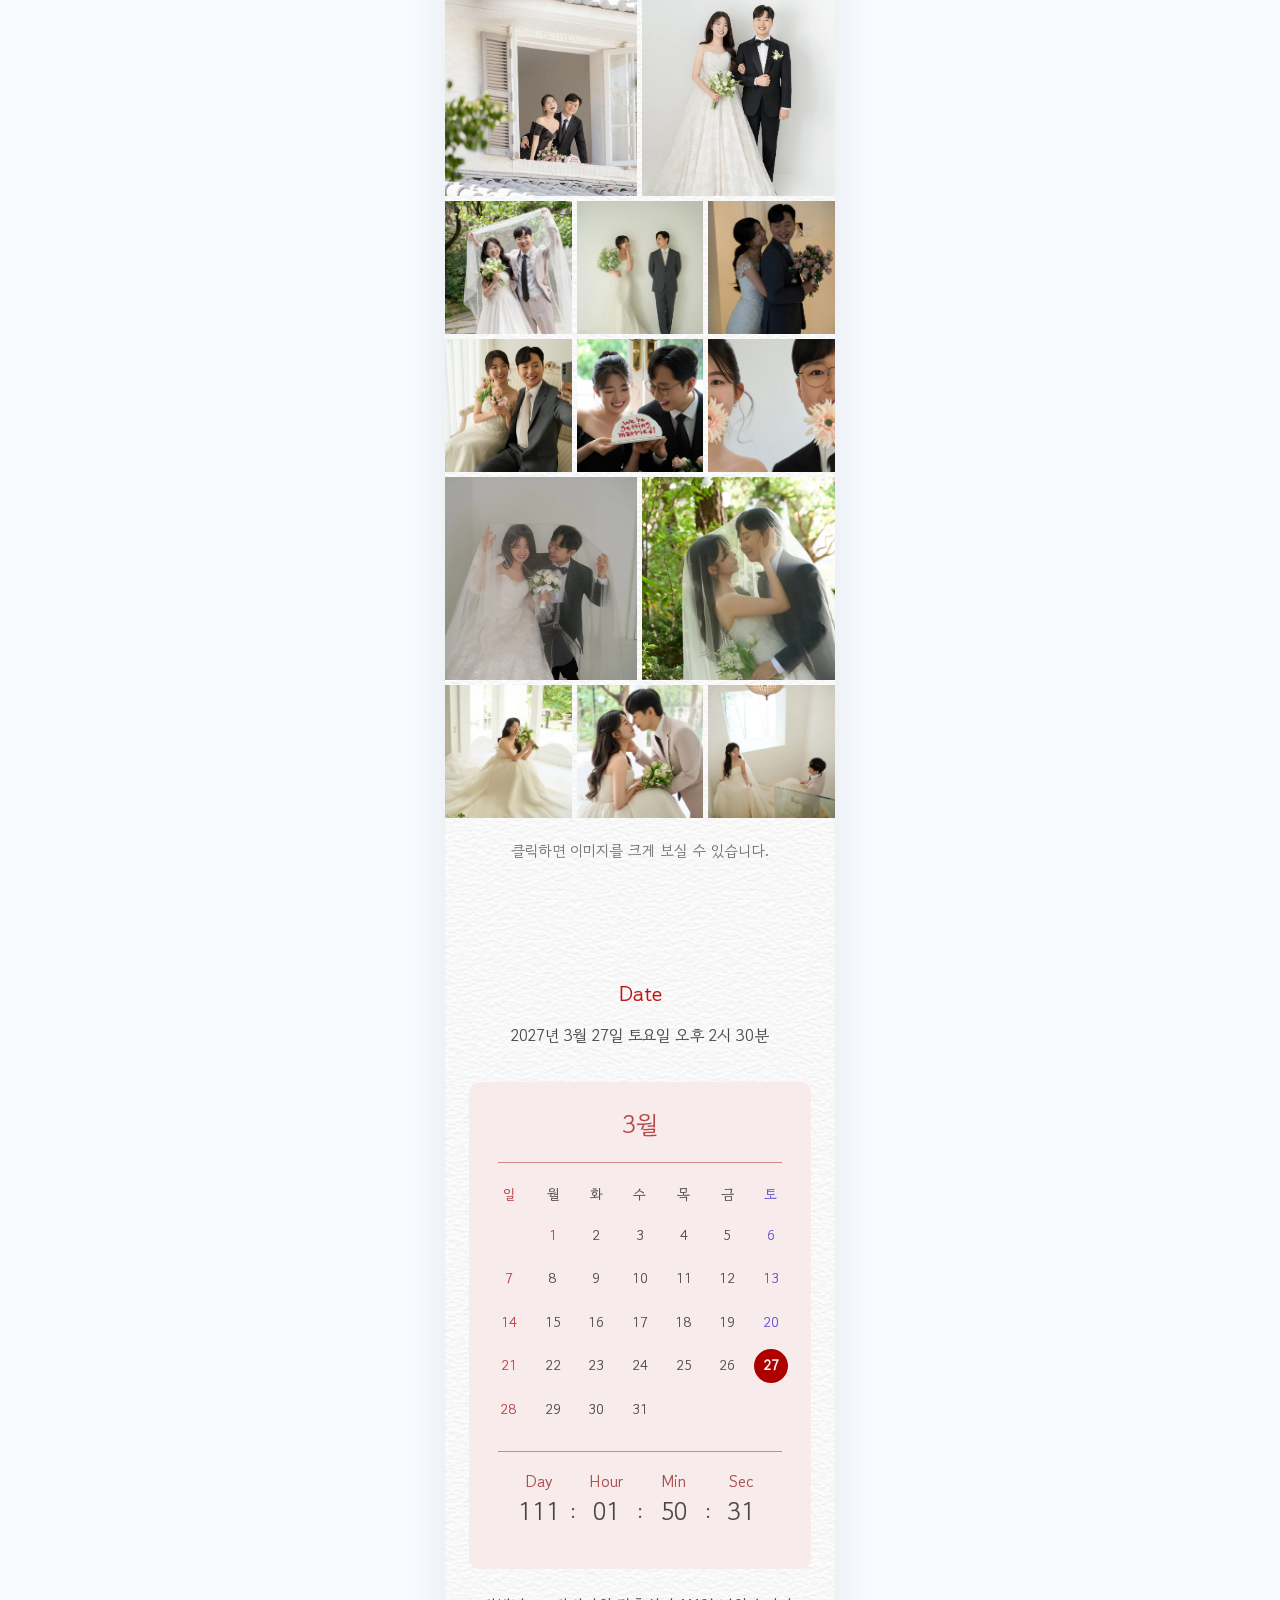
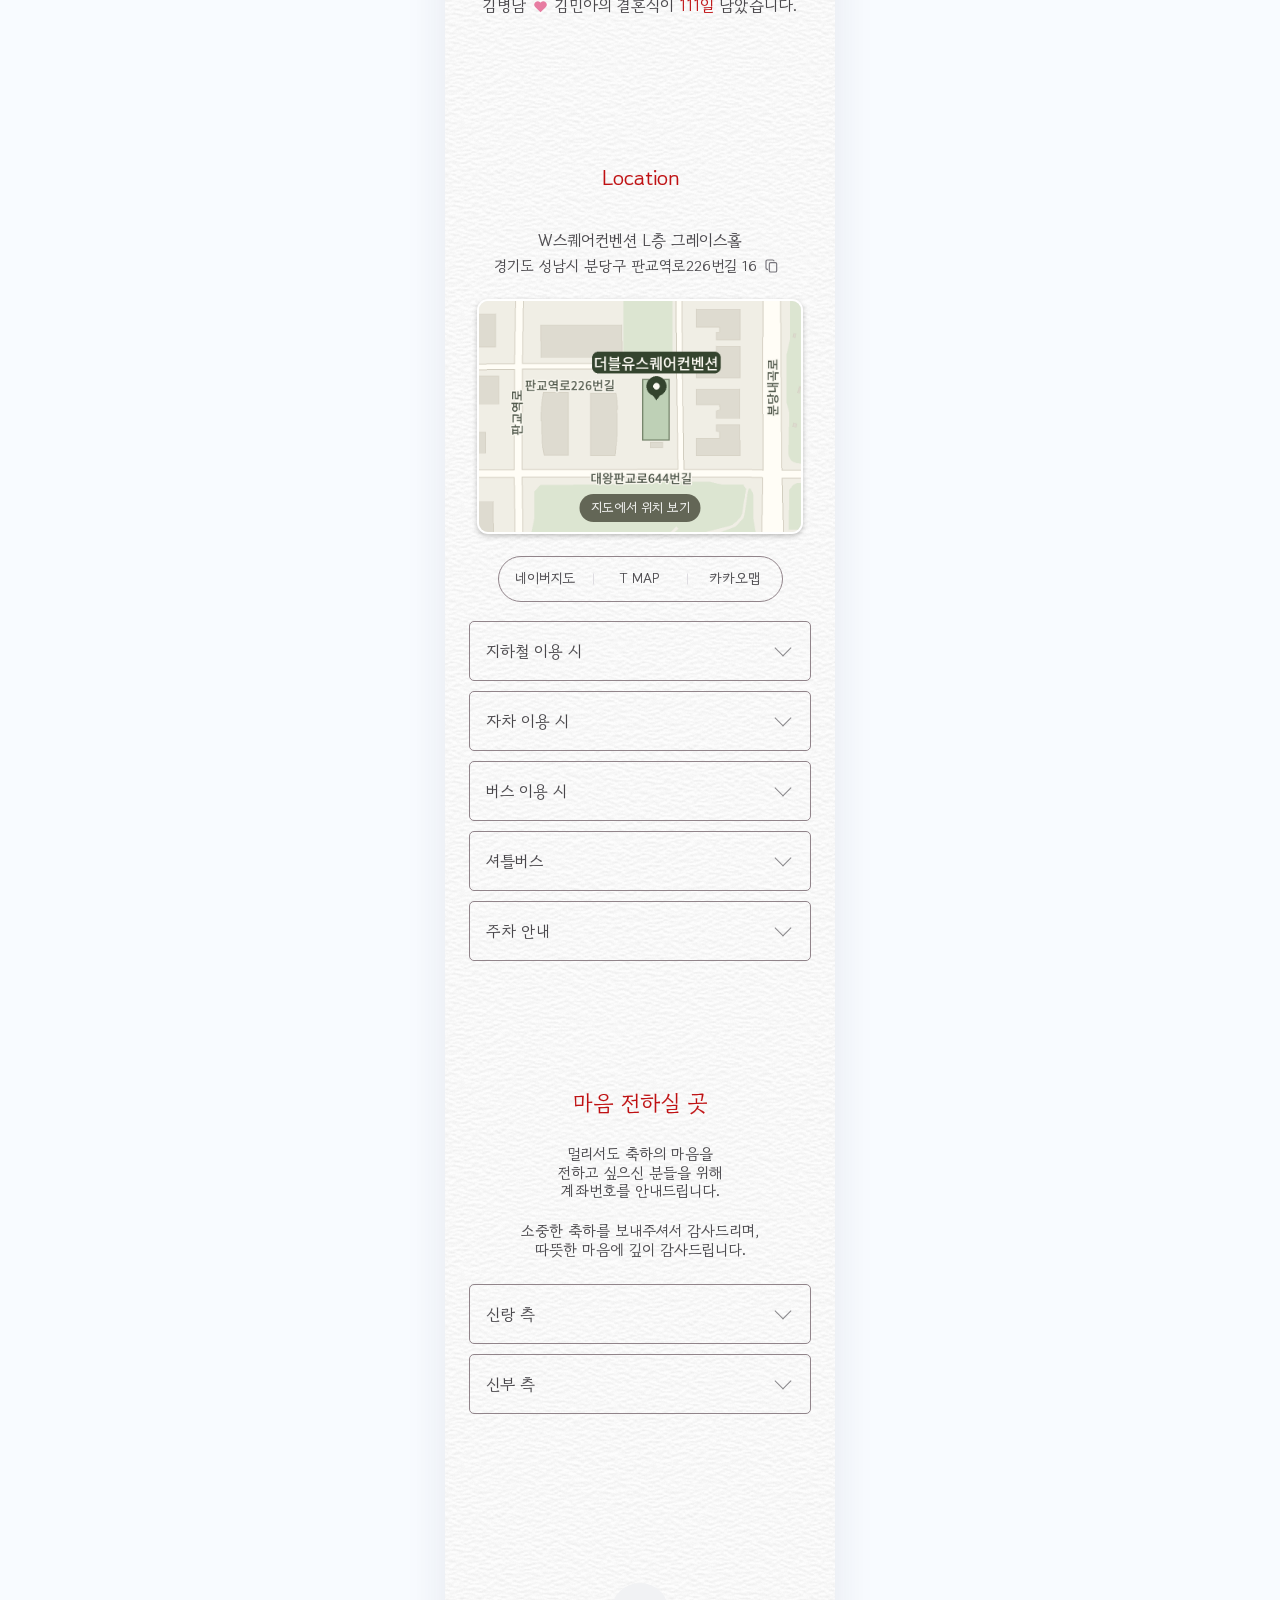
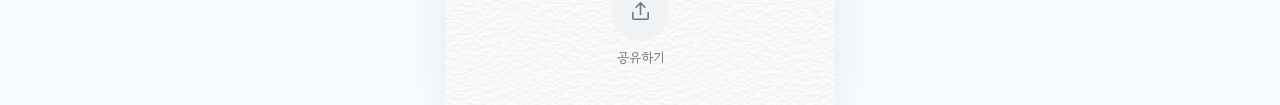
==== commit 4e303fa4: "Show wedding gallery before the date section" ====
--- a/index.html
+++ b/index.html
@@ -97,6 +97,75 @@
         소중한 분들을 초대합니다.</p>
     </section>
 
+    <section class="section gallery" aria-labelledby="gallery-title">
+      <h2 id="gallery-title" lang="en">Gallery</h2>
+      <div class="gallery-photos">
+        <a class="gallery-photo" href="./assets/gallery/01.webp">
+          <img src="./assets/gallery/01.webp" alt="웨딩 사진 1" loading="lazy">
+        </a>
+        <a class="gallery-photo" href="./assets/gallery/02.webp">
+          <img src="./assets/gallery/02.webp" alt="웨딩 사진 2" loading="lazy">
+        </a>
+        <a class="gallery-photo" href="./assets/gallery/03.webp">
+          <img src="./assets/gallery/03.webp" alt="웨딩 사진 3" loading="lazy">
+        </a>
+        <a class="gallery-photo gallery-photo--wide" href="./assets/gallery/04.webp">
+          <img src="./assets/gallery/04.webp" alt="웨딩 사진 4" loading="lazy">
+        </a>
+        <a class="gallery-photo gallery-photo--wide" href="./assets/gallery/05.webp">
+          <img src="./assets/gallery/05.webp" alt="웨딩 사진 5" loading="lazy">
+        </a>
+        <a class="gallery-photo" href="./assets/gallery/06.webp">
+          <img src="./assets/gallery/06.webp" alt="웨딩 사진 6" loading="lazy">
+        </a>
+        <a class="gallery-photo" href="./assets/gallery/07.webp">
+          <img src="./assets/gallery/07.webp" alt="웨딩 사진 7" loading="lazy">
+        </a>
+        <a class="gallery-photo" href="./assets/gallery/08.webp">
+          <img src="./assets/gallery/08.webp" alt="웨딩 사진 8" loading="lazy">
+        </a>
+        <a class="gallery-photo" href="./assets/gallery/09.webp">
+          <img src="./assets/gallery/09.webp" alt="웨딩 사진 9" loading="lazy">
+        </a>
+        <a class="gallery-photo" href="./assets/gallery/10.webp">
+          <img src="./assets/gallery/10.webp" alt="웨딩 사진 10" loading="lazy">
+        </a>
+        <a class="gallery-photo" href="./assets/gallery/11.webp">
+          <img src="./assets/gallery/11.webp" alt="웨딩 사진 11" loading="lazy">
+        </a>
+        <a class="gallery-photo gallery-photo--wide" href="./assets/gallery/12.webp">
+          <img src="./assets/gallery/12.webp" alt="웨딩 사진 12" loading="lazy">
+        </a>
+        <a class="gallery-photo gallery-photo--wide" href="./assets/gallery/13.webp">
+          <img src="./assets/gallery/13.webp" alt="웨딩 사진 13" loading="lazy">
+        </a>
+        <a class="gallery-photo" href="./assets/gallery/14.webp">
+          <img src="./assets/gallery/14.webp" alt="웨딩 사진 14" loading="lazy">
+        </a>
+        <a class="gallery-photo" href="./assets/gallery/15.webp">
+          <img src="./assets/gallery/15.webp" alt="웨딩 사진 15" loading="lazy">
+        </a>
+        <a class="gallery-photo" href="./assets/gallery/16.webp">
+          <img src="./assets/gallery/16.webp" alt="웨딩 사진 16" loading="lazy">
+        </a>
+      </div>
+      <p class="gallery-hint">클릭하면 이미지를 크게 보실 수 있습니다.</p>
+      <dialog class="gallery-dialog" aria-label="웨딩 사진 크게 보기">
+        <div class="gallery-dialog-content">
+          <button class="gallery-close" type="button" aria-label="사진 닫기" autofocus></button>
+          <div class="gallery-stage">
+            <img class="gallery-full-photo" src="./assets/gallery/01.webp" alt="" hidden>
+            <p class="gallery-message" role="status"></p>
+          </div>
+          <div class="gallery-controls">
+            <button type="button" data-gallery-step="-1" aria-label="이전 사진"></button>
+            <p class="gallery-position" role="status"></p>
+            <button type="button" data-gallery-step="1" aria-label="다음 사진"></button>
+          </div>
+        </div>
+      </dialog>
+    </section>
+
     <section class="section schedule" aria-labelledby="schedule-title">
       <h2 id="schedule-title" lang="en">Date</h2>
       <p class="event-date"><time datetime="2027-03-27T14:30">2027년 3월 27일 토요일 오후 2시 30분</time></p>
@@ -128,75 +197,6 @@
       <p class="wedding-status" hidden>김병남 <svg class="heart" viewBox="0 0 24 24" aria-hidden="true"><path d="M12 21 3.8 13a5.4 5.4 0 0 1 7.6-7.7l.6.7.6-.7a5.4 5.4 0 0 1 7.6 7.7Z"/></svg> 김민아<span class="wedding-status-text"></span></p>
     </section>
 
-    <section class="section gallery" aria-labelledby="gallery-title">
-      <h2 id="gallery-title" lang="en">Gallery</h2>
-      <div class="gallery-photos">
-        <a class="gallery-photo" href="./assets/gallery/01.webp">
-          <img src="./assets/gallery/01.webp" alt="웨딩 사진 1" loading="lazy">
-        </a>
-        <a class="gallery-photo" href="./assets/gallery/02.webp">
-          <img src="./assets/gallery/02.webp" alt="웨딩 사진 2" loading="lazy">
-        </a>
-        <a class="gallery-photo" href="./assets/gallery/03.webp">
-          <img src="./assets/gallery/03.webp" alt="웨딩 사진 3" loading="lazy">
-        </a>
-        <a class="gallery-photo gallery-photo--wide" href="./assets/gallery/04.webp">
-          <img src="./assets/gallery/04.webp" alt="웨딩 사진 4" loading="lazy">
-        </a>
-        <a class="gallery-photo gallery-photo--wide" href="./assets/gallery/05.webp">
-          <img src="./assets/gallery/05.webp" alt="웨딩 사진 5" loading="lazy">
-        </a>
-        <a class="gallery-photo" href="./assets/gallery/06.webp">
-          <img src="./assets/gallery/06.webp" alt="웨딩 사진 6" loading="lazy">
-        </a>
-        <a class="gallery-photo" href="./assets/gallery/07.webp">
-          <img src="./assets/gallery/07.webp" alt="웨딩 사진 7" loading="lazy">
-        </a>
-        <a class="gallery-photo" href="./assets/gallery/08.webp">
-          <img src="./assets/gallery/08.webp" alt="웨딩 사진 8" loading="lazy">
-        </a>
-        <a class="gallery-photo" href="./assets/gallery/09.webp">
-          <img src="./assets/gallery/09.webp" alt="웨딩 사진 9" loading="lazy">
-        </a>
-        <a class="gallery-photo" href="./assets/gallery/10.webp">
-          <img src="./assets/gallery/10.webp" alt="웨딩 사진 10" loading="lazy">
-        </a>
-        <a class="gallery-photo" href="./assets/gallery/11.webp">
-          <img src="./assets/gallery/11.webp" alt="웨딩 사진 11" loading="lazy">
-        </a>
-        <a class="gallery-photo gallery-photo--wide" href="./assets/gallery/12.webp">
-          <img src="./assets/gallery/12.webp" alt="웨딩 사진 12" loading="lazy">
-        </a>
-        <a class="gallery-photo gallery-photo--wide" href="./assets/gallery/13.webp">
-          <img src="./assets/gallery/13.webp" alt="웨딩 사진 13" loading="lazy">
-        </a>
-        <a class="gallery-photo" href="./assets/gallery/14.webp">
-          <img src="./assets/gallery/14.webp" alt="웨딩 사진 14" loading="lazy">
-        </a>
-        <a class="gallery-photo" href="./assets/gallery/15.webp">
-          <img src="./assets/gallery/15.webp" alt="웨딩 사진 15" loading="lazy">
-        </a>
-        <a class="gallery-photo" href="./assets/gallery/16.webp">
-          <img src="./assets/gallery/16.webp" alt="웨딩 사진 16" loading="lazy">
-        </a>
-      </div>
-      <p class="gallery-hint">클릭하면 이미지를 크게 보실 수 있습니다.</p>
-      <dialog class="gallery-dialog" aria-label="웨딩 사진 크게 보기">
-        <div class="gallery-dialog-content">
-          <button class="gallery-close" type="button" aria-label="사진 닫기" autofocus></button>
-          <div class="gallery-stage">
-            <img class="gallery-full-photo" src="./assets/gallery/01.webp" alt="" hidden>
-            <p class="gallery-message" role="status"></p>
-          </div>
-          <div class="gallery-controls">
-            <button type="button" data-gallery-step="-1" aria-label="이전 사진"></button>
-            <p class="gallery-position" role="status"></p>
-            <button type="button" data-gallery-step="1" aria-label="다음 사진"></button>
-          </div>
-        </div>
-      </dialog>
-    </section>
-
     <section class="section location" aria-labelledby="location-title">
       <h2 id="location-title" lang="en">Location</h2>
       <p class="event-venue">W스퀘어컨벤션 L층 그레이스홀</p>
--- a/styles.css
+++ b/styles.css
@@ -508,13 +508,13 @@
   text-align: start;
 }
 
-.transport-details { border-radius: 5px; }
-
-.directions-actions, .transport-details {
+.transport-details, .contact-card { border-radius: 5px; }
+
+.directions-actions, .transport-details, .contact-card {
   border: 1px solid #91848a;
 }
 
-.transport-details summary, .contact-card > summary {
+:is(.transport-details, .contact-card) > summary {
   display: flex;
   min-height: 58px;
   align-items: center;
@@ -557,12 +557,6 @@
 
 .contacts { padding-top: 125px; }
 .contact-panels { margin-top: 24px; }
-.contact-card {
-  border: 1px solid var(--line);
-  border-radius: 5px;
-}
-
-.contact-card > summary { min-height: 46px; padding-block: 10px; }
 .contact-content { padding: 0 16px 15px; }
 
 .contact-link { display: inline-block; padding-block: 9px; }
